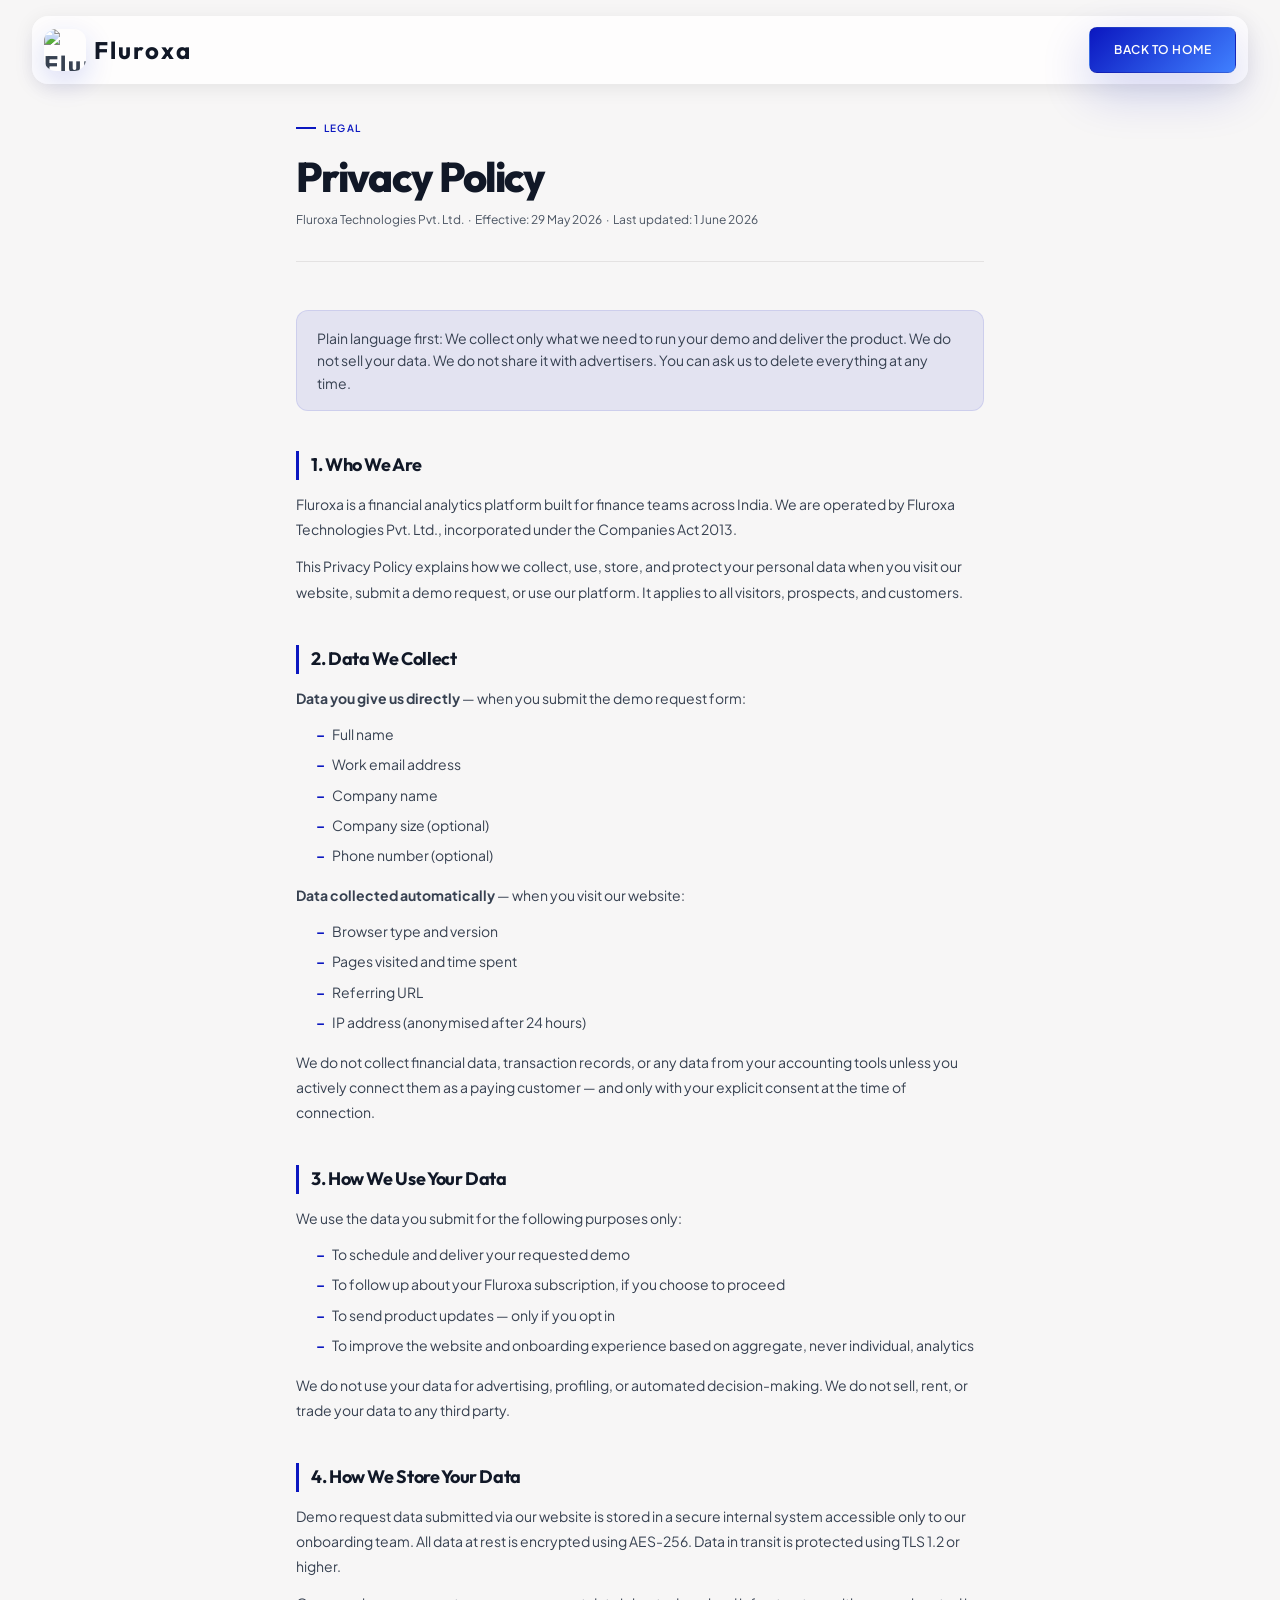
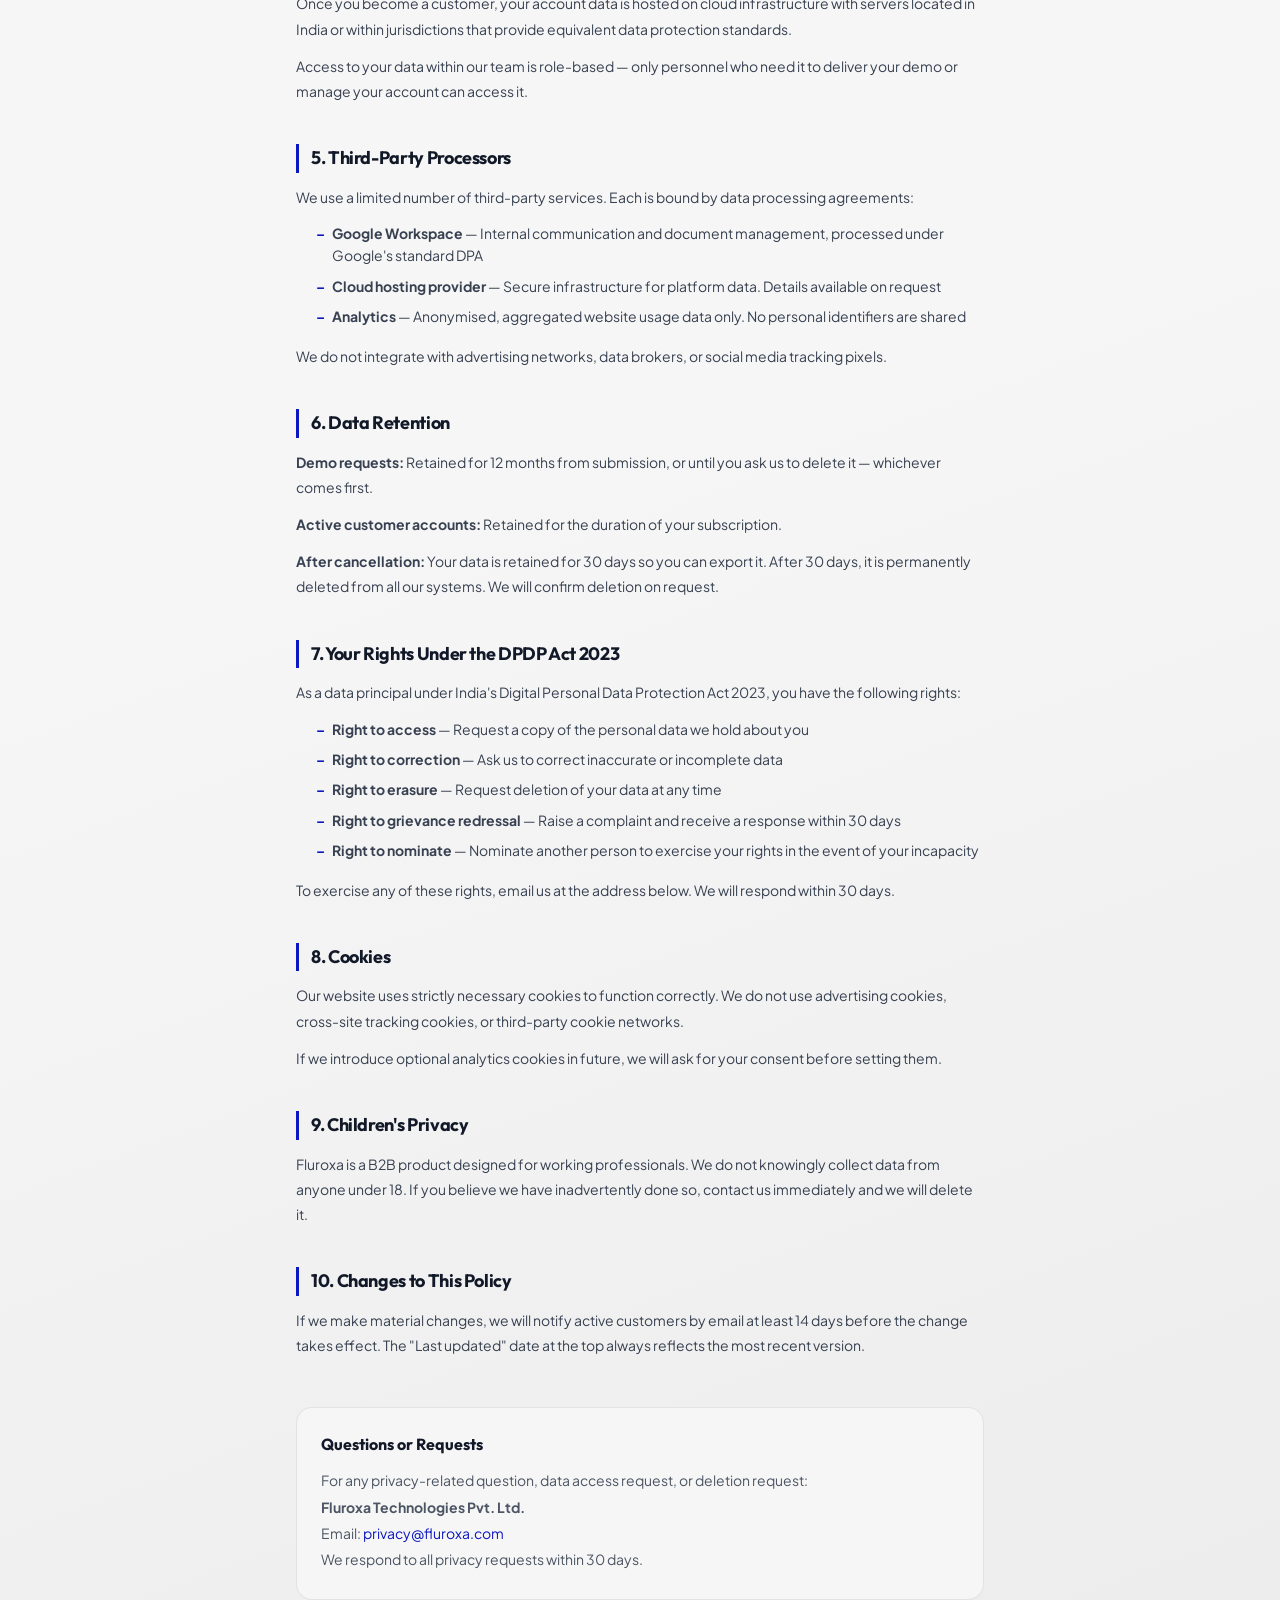
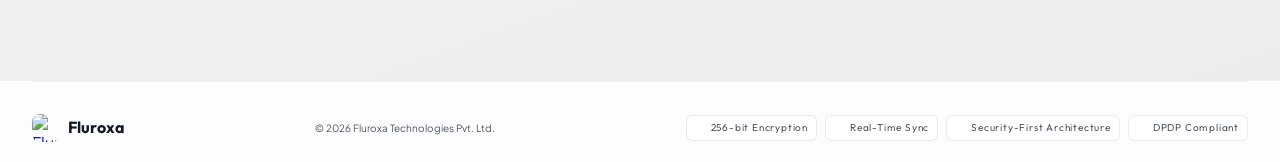
==== privacy.html @ 9188d03e "Add files via upload" ====
<!doctype html>
<html lang="en">
  <head>
    <meta charset="UTF-8" />
    <meta name="viewport" content="width=device-width, initial-scale=1.0" />
    <meta name="robots" content="noindex, nofollow" />
    <title>Privacy Policy — Fluroxa</title>
    <link rel="icon" type="image/x-icon" href="images/favicon.ico" />

    <link rel="preconnect" href="https://fonts.googleapis.com" />
    <link rel="preconnect" href="https://fonts.gstatic.com" crossorigin />
    <link
      rel="stylesheet"
      href="https://fonts.googleapis.com/css2?family=Outfit:wght@100..900&family=Plus+Jakarta+Sans:ital,wght@0,200..800;1,200..800&family=Roboto+Mono:ital,wght@0,100..700;1,100..700&display=swap"
      media="print"
      onload="this.media = 'all'"
    />
    <noscript>
      <link
        rel="stylesheet"
        href="https://fonts.googleapis.com/css2?family=Outfit:wght@100..900&family=Plus+Jakarta+Sans:ital,wght@0,200..800;1,200..800&family=Roboto+Mono:ital,wght@0,100..700;1,100..700&display=swap"
      />
    </noscript>

    <link rel="stylesheet" href="style.css" />
  </head>

  <body>
    <a class="skip-link" href="#main-content">Skip to main content</a>
    <!-- Confetti canvas -->

    <!-- Nav -->
    <header class="nav-wrapper">
      <div class="container">
        <nav aria-label="Primary navigation">
          <a class="nav-logo" href="index.html">
            <img
              class="nav-logo-icon"
              src="images/logo.png"
              alt="Fluroxa logo"
              width="42"
              height="42"
            />
            <span>Fluroxa</span>
          </a>

          <a href="index.html" class="nav-cta cta-1"
            ><span>Back to home</span></a
          >
        </nav>
      </div>
    </header>

    <main class="legal-page" id="main-content" tabindex="-1">
      <div class="container">
        <div class="legal-wrap">
          <p class="legal-eyebrow">Legal</p>
          <h1 class="legal-title">Privacy Policy</h1>
          <p class="legal-meta">
            Fluroxa Technologies Pvt. Ltd. &nbsp;·&nbsp; Effective: 29 May 2026
            &nbsp;·&nbsp; Last updated: 1 June 2026
          </p>

          <div class="legal-highlight">
            Plain language first: We collect only what we need to run your demo
            and deliver the product. We do not sell your data. We do not share
            it with advertisers. You can ask us to delete everything at any
            time.
          </div>

          <div class="legal-section">
            <h2>1. Who We Are</h2>
            <p>
              Fluroxa is a financial analytics platform built for finance teams
              across India. We are operated by Fluroxa Technologies Pvt. Ltd.,
              incorporated under the Companies Act 2013.
            </p>
            <p>
              This Privacy Policy explains how we collect, use, store, and
              protect your personal data when you visit our website, submit a
              demo request, or use our platform. It applies to all visitors,
              prospects, and customers.
            </p>
          </div>

          <div class="legal-section">
            <h2>2. Data We Collect</h2>
            <p>
              <strong>Data you give us directly</strong> — when you submit the
              demo request form:
            </p>
            <ul>
              <li>Full name</li>
              <li>Work email address</li>
              <li>Company name</li>
              <li>Company size (optional)</li>
              <li>Phone number (optional)</li>
            </ul>
            <p>
              <strong>Data collected automatically</strong> — when you visit our
              website:
            </p>
            <ul>
              <li>Browser type and version</li>
              <li>Pages visited and time spent</li>
              <li>Referring URL</li>
              <li>IP address (anonymised after 24 hours)</li>
            </ul>
            <p>
              We do not collect financial data, transaction records, or any data
              from your accounting tools unless you actively connect them as a
              paying customer — and only with your explicit consent at the time
              of connection.
            </p>
          </div>

          <div class="legal-section">
            <h2>3. How We Use Your Data</h2>
            <p>We use the data you submit for the following purposes only:</p>
            <ul>
              <li>To schedule and deliver your requested demo</li>
              <li>
                To follow up about your Fluroxa subscription, if you choose to
                proceed
              </li>
              <li>To send product updates — only if you opt in</li>
              <li>
                To improve the website and onboarding experience based on
                aggregate, never individual, analytics
              </li>
            </ul>
            <p>
              We do not use your data for advertising, profiling, or automated
              decision-making. We do not sell, rent, or trade your data to any
              third party.
            </p>
          </div>

          <div class="legal-section">
            <h2>4. How We Store Your Data</h2>
            <p>
              Demo request data submitted via our website is stored in a secure
              internal system accessible only to our onboarding team. All data
              at rest is encrypted using AES-256. Data in transit is protected
              using TLS 1.2 or higher.
            </p>
            <p>
              Once you become a customer, your account data is hosted on cloud
              infrastructure with servers located in India or within
              jurisdictions that provide equivalent data protection standards.
            </p>
            <p>
              Access to your data within our team is role-based — only personnel
              who need it to deliver your demo or manage your account can access
              it.
            </p>
          </div>

          <div class="legal-section">
            <h2>5. Third-Party Processors</h2>
            <p>
              We use a limited number of third-party services. Each is bound by
              data processing agreements:
            </p>
            <ul>
              <li>
                <strong>Google Workspace</strong> — Internal communication and
                document management, processed under Google's standard DPA
              </li>
              <li>
                <strong>Cloud hosting provider</strong> — Secure infrastructure
                for platform data. Details available on request
              </li>
              <li>
                <strong>Analytics</strong> — Anonymised, aggregated website
                usage data only. No personal identifiers are shared
              </li>
            </ul>
            <p>
              We do not integrate with advertising networks, data brokers, or
              social media tracking pixels.
            </p>
          </div>

          <div class="legal-section">
            <h2>6. Data Retention</h2>
            <p>
              <strong>Demo requests:</strong> Retained for 12 months from
              submission, or until you ask us to delete it — whichever comes
              first.
            </p>
            <p>
              <strong>Active customer accounts:</strong> Retained for the
              duration of your subscription.
            </p>
            <p>
              <strong>After cancellation:</strong> Your data is retained for 30
              days so you can export it. After 30 days, it is permanently
              deleted from all our systems. We will confirm deletion on request.
            </p>
          </div>

          <div class="legal-section">
            <h2>7. Your Rights Under the DPDP Act 2023</h2>
            <p>
              As a data principal under India's Digital Personal Data Protection
              Act 2023, you have the following rights:
            </p>
            <ul>
              <li>
                <strong>Right to access</strong> — Request a copy of the
                personal data we hold about you
              </li>
              <li>
                <strong>Right to correction</strong> — Ask us to correct
                inaccurate or incomplete data
              </li>
              <li>
                <strong>Right to erasure</strong> — Request deletion of your
                data at any time
              </li>
              <li>
                <strong>Right to grievance redressal</strong> — Raise a
                complaint and receive a response within 30 days
              </li>
              <li>
                <strong>Right to nominate</strong> — Nominate another person to
                exercise your rights in the event of your incapacity
              </li>
            </ul>
            <p>
              To exercise any of these rights, email us at the address below. We
              will respond within 30 days.
            </p>
          </div>

          <div class="legal-section">
            <h2>8. Cookies</h2>
            <p>
              Our website uses strictly necessary cookies to function correctly.
              We do not use advertising cookies, cross-site tracking cookies, or
              third-party cookie networks.
            </p>
            <p>
              If we introduce optional analytics cookies in future, we will ask
              for your consent before setting them.
            </p>
          </div>

          <div class="legal-section">
            <h2>9. Children's Privacy</h2>
            <p>
              Fluroxa is a B2B product designed for working professionals. We do
              not knowingly collect data from anyone under 18. If you believe we
              have inadvertently done so, contact us immediately and we will
              delete it.
            </p>
          </div>

          <div class="legal-section">
            <h2>10. Changes to This Policy</h2>
            <p>
              If we make material changes, we will notify active customers by
              email at least 14 days before the change takes effect. The "Last
              updated" date at the top always reflects the most recent version.
            </p>
          </div>

          <div class="legal-contact">
            <h2>Questions or Requests</h2>
            <p>
              For any privacy-related question, data access request, or deletion
              request:
            </p>
            <p><strong>Fluroxa Technologies Pvt. Ltd.</strong></p>
            <p>
              Email:
              <a href="mailto:privacy@fluroxa.com">privacy@fluroxa.com</a>
            </p>
            <p>We respond to all privacy requests within 30 days.</p>
          </div>
        </div>
      </div>
    </main>

    <!--   FOOTER  -->
    <footer class="no-pd-t">
      <div class="container">
        <div class="ty-footer">
          <a class="ty-footer-logo" href="index.html">
            <img
              src="images/logo.png"
              alt="Fluroxa logo"
              width="32"
              height="32"
              loading="lazy"
            />
            <span>Fluroxa</span>
          </a>
          <p class="ty-footer-copy">© 2026 Fluroxa Technologies Pvt. Ltd.</p>
          <div class="ty-footer-badges">
            <span class="sec-badge"
              ><svg class="icon icon-sm-1" aria-hidden="true" focusable="false">
                <use href="images/icons.svg#icon-lock"></use>
              </svg>
              256-bit Encryption
            </span>

            <span class="sec-badge">
              <svg class="icon icon-sm-1" aria-hidden="true" focusable="false">
                <use href="images/icons.svg#icon-lock"></use>
              </svg>
              Real-Time Sync</span
            >
            <span class="sec-badge">
              <svg class="icon icon-sm-1" aria-hidden="true" focusable="false">
                <use href="images/icons.svg#icon-lock"></use>
              </svg>
              Security-First Architecture</span
            >
            <span class="sec-badge">
              <svg class="icon icon-sm-1" aria-hidden="true" focusable="false">
                <use href="images/icons.svg#icon-lock"></use>
              </svg>
              <span>DPDP Compliant</span></span
            >
          </div>
        </div>
      </div>
    </footer>
  </body>
</html>
---- style.css ----
:root {
  /* =========================
     TYPOGRAPHY
  ========================== */

  --font-display: "Outfit", sans-serif;
  --font-ui: "Plus Jakarta Sans", sans-serif;
  --font-data: "Roboto Mono", monospace;

  /* FONT SIZES */

  --fs-x-micro: 0.5rem; /* 8px */ /* CAPTION / MICRO TEXT */
  --fs-micro: 0.625rem; /* 10px */
  --fs-caption: 0.75rem; /* 12px */

  --fs-label: 0.875rem; /* 14px */ /* LABELS / NAV / BUTTONS / META */

  --fs-body-sm: 1rem; /* 16px */ /* BODY */
  --fs-body-md: 1.125rem; /* 18px */
  --fs-body-lg: 1.25rem; /* 20px */

  --fs-title-sm: 1.5rem; /* 24px */ /* SECTION TITLES / CARD HEADINGS */
  --fs-title-md: 2rem; /* 32px */
  --fs-title-lg: 2.5rem; /* 40px */

  --fs-display-sm: 3rem; /* 48px */ /* DISPLAY / HERO / KPI */
  --fs-display-md: 3.5rem; /* 56px */

  /* FONT WEIGHTS */

  --fw-regular: 400;
  --fw-medium: 500;
  --fw-semibold: 600;
  --fw-bold: 700;

  /* LETTER SPACING */
  --ls-tight: -0.04em;
  --ls-normal: -0.02em;
  --ls-none: 0;
  --ls-wide: 0.04em;
  --ls-wider: 0.08em;
  --ls-eyebrow: 0.12em;

  /* LINE HEIGHT SYSTEM */
  --lh-flat: 1; /* VERY TIGHT */
  --lh-heading: 1.2; /* SECTION HEADINGS */
  --lh-title: 1.3; /* CARD TITLES / UI TITLES */
  --lh-body: 1.6; /* BODY TEXT */
  --lh-relaxed: 1.8; /* LONGER CONTENT */

  /* =========================
     SPACING
  ========================== */

  --sp-2: 0.125rem; /* 2px */
  --sp-4: 0.25rem; /* 4px */
  --sp-8: 0.5rem; /* 8px */
  --sp-12: 0.75rem; /* 12px */
  --sp-16: 1rem; /* 16px */
  --sp-20: 1.25rem; /* 20px */
  --sp-24: 1.5rem; /* 24px */
  --sp-32: 2rem; /* 32px */
  --sp-40: 2.5rem; /* 40px */
  --sp-48: 3rem; /* 48px */
  --sp-56: 3.5rem; /* 56px */
  --sp-60: 3.75rem; /* 60px */
  --sp-64: 4rem; /* 64px */
  --sp-80: 5rem; /* 80px */
  --sp-96: 6rem; /* 96px */
  --sp-120: 7.5rem; /* 120px */
  --sp-160: 10rem; /* 160px */

  /* =========================
     RADIUS
  ========================== */

  --radius-xs: 0.375rem; /* 6px  — tags, badges, pills */
  --radius-sm: 0.5rem; /* 8px  — inputs, small cards */
  --radius-md: 0.75rem; /* 12px — buttons, form elements */
  --radius-lg: 1rem; /* 16px — cards */
  --radius-xl: 1.5rem; /* 24px — modals, large panels */
  --radius-pill: 999px; /* full pill */

  /* =========================
     ELEVATION
  ========================== */

  --shadow-sm: 0 4px 12px rgba(0, 0, 0, 0.06);

  --shadow-md: 0 12px 32px rgba(0, 0, 0, 0.1);

  --shadow-lg: 0 24px 64px rgba(0, 0, 0, 0.14);

  /* =========================
     MOTION
  ========================== */

  --ease-standard: cubic-bezier(0.4, 0, 0.2, 1); /* general transitions */
  --ease-spring: cubic-bezier(
    0.34,
    1.56,
    0.64,
    1
  ); /* button hover, card lift */
  --ease-out: cubic-bezier(0.16, 1, 0.3, 1); /* reveals, slide-ins */

  --ease-pulse: ease-in-out;

  --dur-dot-expand: 0.4s;
  --dur-dot-pulse: 2.5s;

  --dur-fast: 150ms;
  --dur-normal: 250ms;
  --dur-slow: 400ms;
  --dur-chart: 1.6s;

  /* =========================
     COLORS
  ========================== */

  /* SURFACES */
  --surface-page: #fdfdfd; /* warm near-white page bg */
  --surface-card: #f7f6f6; /* recessed card / panel */
  --surface-elevated: #ffffff; /* modals, tooltips, dropdowns */
  --surface-glass: rgba(255, 255, 255, 0.8); /* frosted nav, overlays */
  --surface-tag: #edecec; /* tag backgrounds */
  --surface-dark: #252525; /*dark background */

  /* TEXT */
  --text-primary: #111827; /* headlines, KPI values */
  --text-secondary: #374151; /* body copy, descriptions */
  --text-muted: #4b5563; /* labels, captions, meta */
  --text-inverse: #fdfdfd; /* text on colored surfaces */
  --text-faint: rgba(184, 180, 168, 0.6);

  /* BORDERS */
  --border-primary: rgba(58, 56, 52, 0.1); /* cards, inputs, dividers */
  --border-subtle: rgba(58, 56, 52, 0.07); /* section separators */

  /* BRAND */
  --accent-primary: #0b17c0; /* CTAs, links, focus rings */
  --accent-primary-hover: #0f34ac; /* button hover state */
  --accent-data: #4080ff; /* charts only — NOT UI states */

  /* chart colors */

  --chart-primary: #4080ff; /* was --blue-data — main line, bar, area */
  --chart-secondary: #b3b3b3; /* was --dark-blue — secondary line, stroke */

  /* STATUS */
  --status-success: #15803d; /* was --green */
  --status-warning: #b45309; /* was --amber */
  --status-danger: #dc2626; /* was --red-data */

  /* STATUS SOFT (backgrounds) */
  --status-success-soft: #f0fdf4; /* derived from --green */
  --status-warning-soft: #fffbeb; /* derived from --amber */
  --status-danger-soft: #fff1f2; /* derived from --red-data */

  /* BRAND GLOW */
  --shadow-brand: rgba(11, 23, 192, 0.12); /* was --blue-glow */
  --surface-highlight: rgba(11, 23, 192, 0.08); /* was --blue-glow-soft */
}

/* =========================================================
   OPTIONAL STATUS HELPERS
========================================================= */

.cl-red-data {
  color: var(--status-danger);
}
.cl-gray {
  color: var(--text-muted);
}

.cl-green {
  color: var(--status-success);
}

.cl-amber {
  color: var(--status-warning);
}

.cl-blue {
  color: var(--accent-primary);
}

.bg-green,
.bg-green-dim {
  background: var(--status-success);
}

.bg-amber,
.bg-amber-dim {
  background: var(--status-warning);
}

.bg-red-data {
  background: var(--status-danger);
}
.bg-blue-c-data {
  background: var(--chart-primary);
}
.bg-dark {
  background: var(--surface-dark);
}

.bg-blue-data {
  background: var(--chart-primary);
}
/* svg Icon size */

.icon {
  flex-shrink: 0;
  stroke: currentColor;
  fill: none;
}

.icon-sm-1 {
  width: 12px;
  height: 12px;
}

.icon-sm {
  width: 16px;
  height: 16px;
}
.icon-md {
  width: 24px;
  height: 24px;
}

.icon-lg-1 {
  width: 64px;
  height: 64px;
}
.icon-lg-2 {
  width: 100px;
  height: 100px;
}

.icon use {
  pointer-events: none;
}

.spec-icon {
  width: 64px;
  height: 64px;
  flex-shrink: 0;
}

.fc-icon .spec-icon {
  width: 24px;
  height: 24px;
}

/*universal styles*/

a:focus-visible,
button:focus-visible,
input:focus-visible,
textarea:focus-visible,
select:focus-visible {
  outline: 3px solid var(--accent-primary);
  outline-offset: 3px;
  border-radius: var(--radius-sm);
}

img,
svg {
  display: block;
  max-width: 100%;
}
h1,
h2,
h3,
h4,
p {
  margin: 0;
}

*,
*::before,
*::after {
  box-sizing: border-box;
  margin: 0;
  padding: 0;
}
html {
  /* overflow-x: hidden; */
  scroll-behavior: smooth;
}
ul,
li {
  list-style: none;
}
a {
  text-decoration: none;
}
body {
  background: var(--surface-page);
  color: var(--text-primary);
  font-family: var(--font-ui);
  font-size: var(--fs-body-sm);
  line-height: var(--lh-body);
}
.container {
  max-width: 1320px;
  margin: 0 auto;
  padding: 0 var(--sp-32);
  pointer-events: auto;
}

fieldset {
  border: none;
}

/* Skip-link */

.skip-link {
  position: absolute;
  top: -60px;
  left: 50%;
  transform: translateX(-50%);
  background: var(--accent-primary);
  color: var(--text-inverse);
  padding: var(--sp-2) var(--sp-8);
  border-radius: 0 0 var(--radius-sm) var(--radius-sm);
  font-size: var(--fs-caption);
  font-weight: var(--fw-semibold);
  z-index: 9999;
  text-decoration: none;
  box-shadow: var(--shadow-sm);
  opacity: 0;
  transition:
    top var(--dur-normal) var(--ease-standard),
    opacity var(--dur-normal) var(--ease-standard);
}

.skip-link:focus {
  top: var(--sp-8);
  opacity: 1;
  transform: translateX(-50%);
  outline: 3px solid rgba(11, 23, 192, 0.25);
  outline-offset: 3px;
}

/* Apply to all anchor targets */
#main-content,
section[id],
div[id]:target {
  scroll-margin-top: 90px;
}

#lead-form {
  scroll-margin-top: 88px;
}

.hide {
  position: absolute;
  opacity: 0;
  height: 0;
  overflow: hidden;
  pointer-events: none;
}
/* Scroll to Top Button */

#scrollToTop {
  position: fixed;
  bottom: 10px;
  right: 10px;
  background: var(--accent-primary);
  color: var(--text-inverse);
  z-index: 1000;
  padding: var(--sp-12);
  box-shadow: 0 4px 14px rgba(0, 0, 0, 0.15);
  border: none;
  border-radius: var(--radius-sm);
  cursor: pointer;
  transition:
    opacity 0.3s ease,
    visibility 0.3s ease;
}

/* Hidden state (above the fold) */
.hidden-btn {
  opacity: 0;
  visibility: hidden;
}

/* Visible state (below the fold) */
.show-btn {
  opacity: 1;
  visibility: visible;
}

/* =========================================================
   Navigation Styles
========================================================= */

.nav-wrapper {
  position: fixed;
  top: var(--sp-16);
  left: 0;
  right: 0;
  z-index: 100;
  backdrop-filter: none;
  -webkit-backdrop-filter: none;
  box-shadow: none;
  border-bottom: none;
  transition: all var(--dur-slow) var(--ease-standard);
}

.nav-wrapper.scrolled {
  top: 0;
  background: rgba(255, 255, 255, 0.77);
  backdrop-filter: blur(4px);
  -webkit-backdrop-filter: blur(4px);
  box-shadow: 0 1px 0 var(--border-primary);
  border-bottom: 1px solid var(--border-primary);
  transition: all var(--dur-slow) var(--ease-standard);
}

.nav-wrapper.scrolled nav {
  background: transparent;
  box-shadow: none;
}

nav {
  width: 100%;
  height: 68px;
  display: flex;
  align-items: center;
  justify-content: space-between;
  padding: 0 var(--sp-12);
  background: var(--surface-glass);
  border: none;
  border-radius: var(--radius-lg);
  box-shadow: 0 4px 20px rgba(0, 0, 0, 0.08);
  transition: all var(--dur-slow) var(--ease-standard);
}

.nav-logo {
  position: relative;
  display: flex;
  align-items: center;
  gap: var(--sp-8);
  font-family: var(--font-display);
  font-size: var(--fs-title-sm);
  font-weight: var(--fw-bold);
  letter-spacing: var(--ls-wider);
  color: var(--text-secondary);
  text-decoration: none;
  flex-shrink: 0;
  min-width: fit-content;
}

.nav-logo span {
  color: var(--text-primary);
}

.nav-logo-icon {
  width: 42px;
  height: 42px;
  border-radius: var(--radius-md);
  box-shadow: 0 10px 30px rgba(11, 23, 192, 0.16);
}

.nav-inner {
  width: 100%;
  display: flex;
  align-items: center;
  justify-content: space-between;
}

.nav-menu {
  display: flex;
  align-items: center;
  justify-content: space-between;
  gap: var(--sp-16);
  flex: 1;
}

.nav-center {
  display: flex;
  align-items: center;
  justify-content: center;
  gap: var(--sp-32);
  flex: 1;
}

.nav-center a {
  position: relative;
  font-size: var(--fs-caption);
  font-weight: var(--fw-medium);
  color: var(--text-muted);
  text-decoration: none;
  text-transform: uppercase;
  letter-spacing: var(--ls-wide);
  transition:
    color var(--dur-normal) var(--ease-standard),
    transform var(--dur-normal) var(--ease-standard);
}

.nav-center a::after {
  content: "";
  position: absolute;
  left: 0;
  bottom: -4px;
  width: 0;
  height: 2px;
  background: var(--accent-primary);
  transition: width var(--dur-fast) var(--ease-out);
}

.nav-center a:hover {
  color: var(--text-primary);
  transform: translateY(-1px);
}

.nav-center a:hover::after {
  width: 100%;
}

.nav-center a:active {
  color: var(--accent-primary);
}

.nav-toggle {
  width: 42px;
  height: 42px;
  display: none;
  align-items: center;
  justify-content: center;
  flex-direction: column;
  gap: var(--sp-4);
  padding: 0;
  border: none;
  background: transparent;
  cursor: pointer;
}

.nav-toggle span {
  display: block;
  width: 22px;
  height: 2px;
  border-radius: var(--radius-pill);
  background: var(--text-primary);
  transition:
    transform 0.3s var(--ease-standard),
    opacity 0.3s var(--ease-standard);
}

.nav-toggle.open span:nth-child(1) {
  transform: translateY(4px) rotate(45deg);
}

.nav-toggle.open span:nth-child(2) {
  opacity: 0;
}

.nav-toggle.open span:nth-child(3) {
  transform: translateY(-8px) rotate(-45deg);
}

.nav-cta {
  position: relative;
  display: inline-flex;
  align-items: center;
  justify-content: center;
  gap: var(--sp-12);
  overflow: hidden;
  padding: var(--sp-12) var(--sp-24);
  border: 1px solid var(--border-primary);
  border-radius: var(--radius-sm);
  background: linear-gradient(
    135deg,
    var(--accent-primary),
    var(--accent-data)
  );
  color: var(--text-inverse);
  font-family: var(--font-ui);
  font-size: var(--fs-caption);
  font-weight: var(--fw-semibold);
  letter-spacing: var(--ls-wide);
  text-transform: uppercase;
  text-decoration: none;
  box-shadow: 0 18px 50px rgba(11, 23, 192, 0.2);
  transition:
    transform 0.28s var(--ease-spring),
    box-shadow 0.28s var(--ease-standard),
    color var(--dur-normal) var(--ease-standard);
}

.nav-cta:hover {
  transform: translateY(-2px);
  color: var(--text-primary);
  box-shadow: 0 22px 70px rgba(11, 23, 192, 0.24);
}

.nav-cta::before {
  content: "";
  position: absolute;
  inset: 0;
  background: var(--surface-page);
  transform: translateX(-105%);
  transition: transform 0.3s var(--ease-out);
}

.nav-cta:hover::before {
  transform: translateX(0);
}

.nav-cta span {
  position: relative;
  z-index: 1;
}

/* =========================================================
   HERO SECTION
========================================================= */

.herosec {
  background: linear-gradient(
    90deg,
    var(--surface-elevated) 0%,
    var(--surface-card) 100%
  );
}

.hero {
  display: grid;
  grid-template-columns: 1fr 1fr;
  position: relative;
  align-items: start;
}

/* =========================================================
   HERO LEFT
========================================================= */

.hero-left {
  position: relative;
  z-index: 2;
  display: flex;
  flex-direction: column;
  justify-content: flex-start;
  padding: var(--sp-160) var(--sp-16) var(--sp-80) var(--sp-16);

  border-right: none;
}

/* =========================================================
   HERO COUNTER
========================================================= */

.hero-counter {
  width: fit-content;
  display: inline-flex;
  align-items: center;
  gap: var(--sp-12);
  padding: var(--sp-4) var(--sp-12);
  background: var(--surface-tag);
  border-radius: var(--radius-sm);
  font-family: var(--font-display);
  font-size: var(--fs-micro);
  letter-spacing: var(--ls-eyebrow);
  color: var(--text-secondary);
}

.hero-counter::before {
  content: "";
  display: block;
  width: 20px;
  height: 1px;
  background: var(--text-secondary);
}

/* =========================================================
   HERO TITLE
========================================================= */

.hero-h1 {
  margin-top: var(--sp-32);
  margin-bottom: var(--sp-32);
  font-family: var(--font-display);
  font-size: clamp(3.2rem, 4.5vw, 5rem);
  font-weight: 800;
  line-height: var(--lh-flat);
  letter-spacing: -0.03em;
  color: var(--text-primary);
  animation: lineReveal 1s var(--ease-out) both;
}

@keyframes lineReveal {
  from {
    opacity: 0;
    transform: translateY(110%);
  }

  to {
    opacity: 1;
    transform: translateY(0);
  }
}

/* =========================================================
   HERO SUBTEXT
========================================================= */

.hero-sub {
  max-width: 400px;
  margin-bottom: var(--sp-32);
  font-size: var(--fs-body-sm);
  font-weight: 300;
  line-height: var(--lh-relaxed);
  color: var(--text-muted);
  animation: fadeIn 1s 0.5s both;
}

/* =========================================================
   INTEGRATIONS
========================================================= */

.hero-integrations {
  margin-bottom: var(--sp-32);
  animation: fadeIn 1s 0.6s both;
}
.integration-dot {
  display: block;
  width: 8px;
  height: 8px;
  border-radius: 50%;
  flex-shrink: 0;
}
.integrations-list li:nth-child(1) .integration-dot {
  background: #1b4f9b;
}
.integrations-list li:nth-child(2) .integration-dot {
  background: #e42527;
}
.integrations-list li:nth-child(3) .integration-dot {
  background: #2ca01c;
}
.integrations-list li:nth-child(4) .integration-dot {
  background: #528ff0;
}
.integrations-list li:nth-child(5) .integration-dot {
  background: var(--text-muted);
}

.integrations-label {
  display: block;
  margin-bottom: var(--sp-8);
  font-size: var(--fs-label);
  font-weight: var(--fw-regular);
  color: var(--text-secondary);
}

.integrations-list {
  display: flex;
  align-items: center;
  flex-wrap: wrap;
  gap: var(--sp-16);
}

.integration-item {
  display: flex;
  align-items: center;
  gap: var(--sp-4);
  padding: var(--sp-4) var(--sp-8);
  background: var(--surface-card);
  border: 1px solid var(--border-primary);
  border-radius: var(--radius-sm);
  font-size: var(--fs-label);
  color: var(--text-muted);
}

.hero-trust-line {
  display: inline-flex;
  align-items: center;
  padding: 0 var(--sp-12);

  margin-bottom: var(--sp-32);
  font-size: clamp(var(--fs-caption), 1vw, var(--fs-label));
  font-weight: var(--fw-medium);
  line-height: var(--lh-title);
  letter-spacing: var(--ls-normal);
  color: var(--text-secondary);
  max-width: fit-content;

  border: none;
  background: transparent;
  padding-left: var(--sp-12);
  border-left: 2px solid var(--accent-primary);
  border-radius: 0;
}
/* =========================================================
   CTA
========================================================= */

.hero-cta-row {
  display: flex;
  align-items: flex-start;
  gap: var(--sp-24);
  animation: fadeIn 1s 0.7s both;
}

/* =========================================================
   TRUST BAR
========================================================= */

.trust-bar {
  display: flex;
  align-items: flex-start;
  justify-content: flex-start;
  flex-wrap: wrap;
  gap: var(--sp-24);
  margin-top: var(--sp-16);
}

/* =========================================================
   HERO RIGHT
========================================================= */

.hero-right {
  position: sticky;
  top: 88px;
  align-self: start;
  padding: var(--sp-96) var(--sp-16) var(--sp-80) var(--sp-40);
  display: flex;
  align-items: flex-end;
  justify-content: flex-start;
  flex-direction: column;
  justify-content: center;
}

.fr-root {
  position: relative;
  width: 100%;
  margin-left: 0;
  padding: var(--sp-8) var(--sp-8) var(--sp-24);
  display: flex;
  justify-content: flex-end;
  font-family: var(--font-ui);
}

/* =========================================================
   CARD
========================================================= */

.fr-card {
  padding: 10px;
  background: var(--surface-elevated);
  border-radius: var(--radius-lg);
  box-shadow:
    0 1px 3px rgba(0, 0, 0, 0.06),
    0 8px 24px rgba(0, 0, 0, 0.07),
    0 24px 48px rgba(0, 0, 0, 0.05);
  animation: cardUp 0.7s var(--ease-out) both;
  width: 100%;
  max-width: 480px;
  position: relative;
}

.fr-card-inner {
  padding: var(--sp-12) var(--sp-20);
  background: var(--surface-card);
  border-radius: var(--radius-lg);
}

@keyframes cardUp {
  from {
    opacity: 0;
    transform: translateY(24px);
  }

  to {
    opacity: 1;
    transform: translateY(0);
  }
}

/* =========================================================
   HEADER
========================================================= */

.fr-header {
  display: flex;
  align-items: center;
  justify-content: space-between;
  padding: var(--sp-16) 0;
}

.fr-header-title {
  font-size: var(--fs-label);
  font-weight: var(--fw-semibold);
  letter-spacing: var(--ls-normal);
  color: var(--text-primary);
}

/* =========================================================
   RUNWAY
========================================================= */

.fr-runway {
  padding: var(--sp-12) 0;
}

.fr-runway-label {
  margin-bottom: var(--sp-2);
  font-size: var(--fs-micro);
  font-weight: var(--fw-medium);
  letter-spacing: var(--ls-wide);
  text-transform: uppercase;
  color: var(--text-secondary);
}

.fr-runway-val {
  display: flex;
  align-items: baseline;
  line-height: var(--lh-flat);
}

.fr-runway-num {
  font-family: var(--font-display);
  font-size: var(--fs-display-sm);
  font-weight: var(--fw-bold);
  letter-spacing: var(--ls-tight);
  color: var(--text-primary);
  animation: countUp 1s ease-out 0.4s both;
}

.fr-runway-unit {
  margin-left: var(--sp-4);
  margin-bottom: var(--sp-4);
  font-family: var(--font-display);
  font-size: var(--fs-title-sm);
  font-weight: var(--fw-semibold);
  color: var(--chart-primary);
}

.fr-runway-sub {
  display: flex;
  align-items: center;
  gap: var(--sp-4);
  margin-top: var(--sp-2);
  font-size: var(--fs-caption);
  color: var(--text-muted);
}

.fr-live-dot {
  width: 6px;
  height: 6px;
  flex-shrink: 0;
  border-radius: 50%;
  background: var(--status-success);
  animation: livePulse 2s ease-in-out infinite;
}

@keyframes countUp {
  from {
    opacity: 0;
    transform: translateY(8px);
  }

  to {
    opacity: 1;
    transform: translateY(0);
  }
}

@keyframes livePulse {
  0%,
  100% {
    opacity: 1;
  }

  50% {
    opacity: 0.3;
  }
}

/* =========================================================
   CHART
========================================================= */

.fr-chart-wrap {
  display: flex;
  flex-direction: column;
  padding: var(--sp-12) 0;
}

.fr-chart-legend {
  display: flex;
  gap: var(--sp-12);
  z-index: 4;
}

.fr-legend-item {
  display: flex;
  align-items: center;
  gap: var(--sp-4);
  font-size: var(--fs-micro);
  color: var(--text-secondary);
}

.fr-legend-line {
  width: 16px;
  height: 2px;
  border-radius: 1px;
}

.fr-legend-dashed {
  width: 16px;
  height: 2px;
  background: repeating-linear-gradient(
    90deg,
    var(--chart-secondary) 0,
    var(--chart-secondary) 4px,
    transparent 4px,
    transparent 7px
  );
}

.fr-chart-svg {
  width: 100%;
  height: 110px;
  display: block;
  overflow: visible; /* ← restore this */
  margin-top: var(--sp-20);
}

/* =========================================================
   STATS
========================================================= */

.fr-stats {
  display: grid;
  grid-template-columns: 1fr;
  gap: var(--sp-8);
  margin: var(--sp-32) 0 var(--sp-12);
  text-align: center;
}

.fr-stat {
  display: flex;
  flex-direction: row;
  justify-content: space-between;
  padding: var(--sp-12) var(--sp-16);
  background: var(--surface-card);
  border: 1px solid var(--border-primary);
  border-radius: var(--radius-md);
  transition: background var(--dur-fast) var(--ease-standard);
}

.fr-stat:hover {
  background: var(--surface-page);
}

.fr-stat-label {
  margin-bottom: var(--sp-4);
  font-size: var(--fs-micro);
  font-weight: var(--fw-medium);
  color: var(--text-secondary);
}

.fr-stat-val {
  font-family: var(--font-ui);
  font-size: var(--fs-label);
  font-weight: var(--fw-bold);
  line-height: var(--lh-flat);
  letter-spacing: var(--ls-tight);
}

.fr-stat-sub {
  margin-top: var(--sp-2);
  font-size: var(--fs-micro);
  font-weight: var(--fw-medium);
}

/* =========================
   Logo Strip Styles
========================= */

.logo-reveal {
  background: linear-gradient(185deg, transparent 0%, var(--surface-card));
  border-top: 1px solid var(--border-subtle);
}

.logo-strip {
  width: 100%;
  padding: var(--sp-64) var(--sp-32);
  display: flex;
  flex-direction: column;
  align-items: center;
  gap: var(--sp-32);
}
.ls-label {
  font-size: var(--fs-label);
  font-weight: var(--fw-medium);
  color: var(--text-muted);
  text-align: center;
  letter-spacing: var(--ls-wide);
  max-width: 500px;
}

.ls-logos {
  display: flex;
  align-items: center;
  justify-content: center;
  flex-wrap: wrap;
  gap: var(--sp-48);
}
.ls-logo {
  text-transform: uppercase;
  cursor: pointer;
  padding: var(--sp-8) var(--sp-20);
  background: var(--surface-card);
  border: 1px solid var(--border-subtle);
  border-radius: var(--radius-sm);
  font-size: var(--fs-label);
  font-weight: var(--fw-semibold);
  letter-spacing: 0.5px;
  color: var(--text-muted);
  transition: color var(--dur-normal) var(--ease-standard);
}

.ls-logo:hover {
  color: var(--accent-primary);
}

/* =========================
   Top eyebrow + headline + subtext  -Common
========================= */
/* ──  ── */

.btn-primary {
  display: inline-flex;
  align-items: center;
  gap: var(--sp-12);
  padding: var(--sp-16) var(--sp-32);
  background: var(--accent-primary);
  color: var(--text-inverse);
  border-radius: var(--radius-sm);
  font-family: var(--font-ui);
  font-size: var(--fs-label);
  font-weight: var(--fw-semibold);
  letter-spacing: var(--ls-wide);

  text-decoration: none;
  border: none;
  cursor: pointer;
  transition:
    transform var(--dur-normal) var(--ease-spring),
    background var(--dur-normal) var(--ease-standard),
    box-shadow var(--dur-normal) var(--ease-standard);
}

.btn-primary:hover {
  background: var(--accent-primary-hover);
  transform: translateY(-2px);
  box-shadow: 0 8px 30px var(--shadow-brand);
}

.btn-ghost {
  display: inline-flex;
  align-items: center;
  gap: var(--sp-8);
  background: transparent;
  color: var(--text-muted);
  padding: var(--sp-16) var(--sp-32);
  border-radius: var(--radius-sm);
  font-size: var(--fs-label);
  font-weight: var(--fw-semibold);
  text-decoration: none;
  border: 1.5px solid var(--border-primary);
  transition:
    border-color var(--dur-normal) var(--ease-standard),
    background var(--dur-normal) var(--ease-standard);
  white-space: nowrap;
  font-family: var(--font-display);
  cursor: pointer;
}

.btn-ghost:hover {
  border-color: rgba(11, 23, 192, 0.2);
  background: var(--surface-highlight);
  color: var(--text-secondary);
}

.sec-eyebrow {
  display: flex;
  align-items: center;
  gap: var(--sp-12);
  font-size: var(--fs-caption);
  font-weight: var(--fw-semibold);
  letter-spacing: var(--ls-wide);
  text-transform: uppercase;
  color: var(--accent-primary);
  margin-bottom: var(--sp-16);
}

.sec-eyebrow::before {
  content: "";
  display: block;
  width: 24px;
  height: 1.5px;
  background: var(--accent-primary);
}

.sec-headline {
  font-family: var(--font-display);
  font-size: clamp(2.4rem, 4vw, 3.2rem);
  font-weight: var(--fw-bold);
  color: var(--text-primary);
  line-height: var(--lh-flat);
  letter-spacing: var(--ls-tight);
  margin-bottom: var(--sp-20);
}

.sec-headline em {
  display: block;
  margin-top: 17px;
  font-family: var(--font-display);
  font-size: 0.5em;
  font-style: normal;
  font-weight: var(--fw-medium);
  color: var(--text-secondary);
  letter-spacing: var(--ls-normal);
  line-height: var(--lh-title);
}

.sec-sub {
  max-width: 280px;
  margin-bottom: var(--sp-32);
  font-size: var(--fs-label);
  font-weight: var(--fw-regular);
  color: var(--text-muted);
  line-height: var(--lh-relaxed);
}

.wrapperdash {
  padding: var(--sp-80) var(--sp-16);
}
.wrapperdash-md {
  padding: var(--sp-40) var(--sp-16) var(--sp-80);
}
/* =========================
   PAIN CARDS
========================= */

.pain-cards {
  background: var(--surface-page);
}

/* ── Main layout ── */

.ps-layout {
  display: grid;
  grid-template-columns: 340px 1fr;
  gap: var(--sp-64);
  align-items: start;
  padding: var(--sp-80) var(--sp-16) var(--sp-64);
}

/* stat pill on left */
.ps-stat {
  display: inline-flex;
  flex-direction: column;
  padding: var(--sp-16) var(--sp-20);
  background: var(--surface-card);
  border: 1px solid var(--border-primary);
  border-radius: var(--radius-md);
  box-shadow: var(--shadow-sm);
}
.ps-stat-num {
  font-family: var(--font-display);
  font-size: var(--fs-title-md);
  font-weight: var(--fw-bold);
  color: var(--accent-primary-hover);
  letter-spacing: var(--ls-tight);
  line-height: var(--lh-flat);
}
.ps-stat-label {
  margin-top: var(--sp-4);
  font-size: var(--fs-micro);
  font-weight: var(--fw-medium);
  color: var(--text-muted);
}

/* ── Right: pain cards grid ── */
.ps-grid {
  display: grid;
  grid-template-columns: 1fr 1fr;
  gap: var(--sp-16);
}

/* ── Each pain card ── */
.pain-card {
  position: relative;
  overflow: hidden;
  cursor: default;
  padding: var(--sp-32) var(--sp-24) var(--sp-24);
  background: var(--surface-card);
  border: 1px solid var(--border-primary);
  border-radius: var(--radius-lg);
  transition:
    box-shadow var(--dur-normal) var(--ease-standard),
    border-color var(--dur-normal) var(--ease-standard),
    transform var(--dur-normal) var(--ease-out);
}
.pain-card:hover {
  box-shadow: var(--shadow-md);
  border-color: var(--border-primary);
  transform: translateY(-3px);
  background: var(--surface-page);
}
.pain-card:last-child {
  border-color: var(--accent-data);
  background: var(--surface-highlight);
}

.pain-card:last-child:hover {
  background: var(--surface-page);
}
/* Top accent line */
.pain-card::before {
  content: "";
  position: absolute;
  inset: 0 0 auto 0;
  height: 3px;
  background: var(--chart-primary);
  transition: background var(--dur-slow) var(--ease-standard);
}
.pain-card:hover::before {
  background: var(--accent-primary-hover);
}

/* ── Status tag ── */
.pc-tag {
  display: inline-flex;
  align-items: center;
  gap: var(--sp-4);
  margin-bottom: var(--sp-16);
  font-size: var(--fs-micro);
  font-weight: var(--fw-semibold);
  letter-spacing: var(--ls-eyebrow);
  text-transform: uppercase;
  color: var(--text-muted);
}
.pc-tag::before {
  display: none;
  content: "";
  flex-shrink: 0;
  width: 6px;
  height: 6px;
  border-radius: 50%;
  background: var(--status-danger);
}

/* ── Icon ── */
.pc-icon {
  display: block;
  margin-bottom: var(--sp-12);
  font-size: var(--fs-title-sm);
  line-height: var(--lh-flat);
}

/* ── PC - Headline ── */
.pc-h {
  margin-bottom: var(--sp-8);
  font-size: var(--fs-label);
  font-weight: var(--fw-bold);
  line-height: var(--lh-title);
  letter-spacing: var(--ls-normal);
  text-transform: uppercase;
  color: var(--text-primary);
}

/* ── PC - Body ── */
.pc-b {
  margin-bottom: var(--sp-16);
  font-size: var(--fs-label);
  line-height: var(--lh-body);
  color: var(--text-muted);
}

/* Resolution pill — always visible */
.pc-res {
  display: flex;
  align-items: center;
  gap: var(--sp-4);
  padding: var(--sp-4) var(--sp-8);
  font-size: var(--fs-label);
  font-weight: var(--fw-bold);
  letter-spacing: var(--ls-wide);
  color: var(--status-success);
  border: 1px solid var(--border-subtle);
  background: #eafbf0;
  border-radius: var(--radius-sm);
  margin-top: var(--sp-12);
}
.pc-res::before {
  content: "→";
  font-size: var(--fs-micro);
}

/* =========================
   Story bar (below grid)
========================= */

.story-bar {
  background: var(--surface-card);
  border: 1px solid var(--border-primary);
  border-radius: var(--radius-lg);
  overflow: hidden;
  box-shadow: var(--shadow-sm);
  display: grid;
  grid-template-columns: 1fr 1fr;
  align-items: stretch;
}

.story-before {
  padding: var(--sp-24) var(--sp-24);
  background: var(--status-danger-soft);
  border-right: 1px solid var(--border-primary);
}

.story-after {
  padding: var(--sp-32);
  background: var(--status-success-soft);
}

.story-tag {
  font-size: var(--fs-micro);
  font-weight: var(--fw-bold);
  letter-spacing: var(--ls-eyebrow);
  text-transform: uppercase;
  margin-bottom: var(--sp-12);
}

.story-tag.before-tag {
  color: var(--status-danger);
}

.story-tag.after-tag {
  color: var(--status-success);
}

.story-text {
  font-size: var(--fs-label);
  color: var(--text-secondary);
  line-height: var(--lh-body);
  margin-bottom: var(--sp-16);
}

.story-text strong {
  color: var(--text-primary);
  font-weight: var(--fw-semibold);
}

.story-metrics {
  display: flex;
  gap: var(--sp-24);
}

.sm-val {
  font-family: var(--font-display);
  font-size: var(--fs-body-lg);
  font-weight: var(--fw-bold);
  letter-spacing: var(--ls-normal);
  line-height: var(--lh-flat);
  margin-bottom: var(--sp-4);
}

.sm-label {
  font-size: var(--fs-micro);
  color: var(--text-muted);
  font-weight: var(--fw-medium);
}

.story-before .sm-val {
  color: var(--status-danger);
}

.story-after .sm-val {
  color: var(--status-success);
}

/* =========================
   how it works section
========================= */
.no-w-md {
  max-width: 540px;
}
.hiw {
  font-family: var(--font-display);
  background: var(--surface-page);
  padding: var(--sp-80) var(--sp-16);
  border-top: 1px solid var(--border-subtle);
}

/* ── Main layout ── */
.hiw-layout {
  display: grid;
  grid-template-columns: 1fr 1fr;
  gap: var(--sp-56);
  align-items: start;
}

.hiw-left {
  position: sticky;
  top: var(--sp-120);
  align-self: start;
}

/* ── LEFT: Terminal ── */
.terminal {
  background: var(--surface-page);
  border-radius: var(--radius-md);
  box-shadow:
    0 4px 6px rgba(0, 0, 0, 0.07),
    0 20px 40px rgba(0, 0, 0, 0.15),
    0 0 0 1px rgba(255, 255, 255, 0.05);
}
.term-bar {
  background: var(--text-primary);
  padding: var(--sp-12) var(--sp-16);
  border-radius: var(--radius-md) var(--radius-md) 0 0;
  display: flex;
  align-items: center;
  gap: var(--sp-8);
  border-bottom: 1px solid rgba(255, 255, 255, 0.06);
}
.term-dot {
  width: 10px;
  height: 10px;
  border-radius: 50%;
}

.term-title {
  font-family: var(--font-data);
  font-size: var(--fs-micro);
  color: var(--text-inverse);
  margin-left: var(--sp-8);
  letter-spacing: var(--ls-wide);
}

.term-body {
  padding: var(--sp-20) var(--sp-20) var(--sp-8);
}

.term-line {
  font-family: var(--font-data);
  font-size: var(--fs-caption);
  line-height: var(--lh-relaxed);
  margin-bottom: var(--sp-2);
  opacity: 0;
  transform: translateX(-4px);
  transition:
    opacity 0.3s var(--ease-standard),
    transform 0.3s var(--ease-standard);
}
.term-line.show {
  opacity: 1;
  transform: translateX(0);
}

.tc1 {
  color: var(--text-muted);
} /* comment */

.tk {
  color: var(--accent-primary-hover);
} /* command keyword */

.ts {
  color: var(--status-success);
} /* success */

.tp {
  color: var(--status-warning);
} /* process */

.tg {
  color: var(--chart-primary);
} /* path/url */

.term-cursor {
  display: inline-block;
  width: 8px;
  height: 14px;
  background: var(--accent-primary);
  vertical-align: middle;
  animation: blink 1s step-end infinite;
  margin-left: var(--sp-2);
}

@keyframes blink {
  0%,
  100% {
    opacity: 1;
  }

  50% {
    opacity: 0;
  }
}
.term-footer {
  padding: var(--sp-16) var(--sp-20);
  border-top: 1px solid rgba(255, 255, 255, 0.06);
  display: flex;
  align-items: center;
  gap: var(--sp-12);
  margin-top: var(--sp-8);
}

.term-footer-text {
  font-size: var(--fs-caption);
  color: var(--text-secondary);
  font-family: var(--font-ui);
  line-height: var(--lh-body);
}

.term-footer-text strong {
  color: var(--text-primary);
}

/* Progress bar inside terminal */

.term-progress-wrap {
  margin: var(--sp-12) var(--sp-20) 0;
  background: rgba(255, 255, 255, 0.05);
  border-radius: var(--sp-4);
  height: var(--sp-4);
}

.term-progress-fill {
  height: 100%;
  border-radius: var(--sp-4);
  background: linear-gradient(
    90deg,
    var(--accent-primary),
    var(--chart-primary)
  );
  width: 0%;
  transition: width 1.4s var(--ease-out);
}

/* Right side: steps */

.steps {
  display: flex;
  flex-direction: column;
  gap: 0;
  padding-top: var(--sp-4);
}

.step {
  display: grid;
  grid-template-columns: 52px 1fr;
  gap: var(--sp-20);
  padding: var(--sp-24);
  border: 1px solid transparent;
  border-radius: var(--radius-lg);
  align-items: start;
  opacity: 0.6;
  margin-bottom: var(--sp-16);
  transform: translateY(16px) scale(0.98);
  transition:
    opacity 0.5s var(--ease-standard),
    transform 0.5s var(--ease-standard),
    background 0.5s var(--ease-standard),
    border-color 0.5s var(--ease-standard);
  will-change: transform, opacity;
}

.step.active {
  opacity: 1;
  transform: translateY(0) scale(1);
  background: var(--surface-card);
  border-color: var(--border-primary);
  box-shadow:
    0 1px 2px rgba(0, 0, 0, 0.04),
    0 12px 32px rgba(0, 0, 0, 0.06);
}

.step.active:hover {
  background: var(--surface-card);
  border-color: var(--border-primary);
}

.step.active:hover .step-num {
  background: var(--surface-highlight);
  border: 2px solid var(--accent-primary) !important;
  color: var(--accent-primary);
}

.step:last-child {
  border-bottom: none;
}

/* Step number column */

.step-num-col {
  display: flex;
  flex-direction: column;
  align-items: center;
  gap: 0;
}

.step-num {
  width: 48px;
  height: 48px;
  border-radius: var(--radius-md);
  display: flex;
  align-items: center;
  justify-content: center;
  font-family: var(--font-display);
  font-size: var(--fs-label);
  font-weight: var(--fw-bold);
  flex-shrink: 0;
  transition: all 0.3s var(--ease-standard);
}

.step-connector {
  width: 1px;
  flex: 1;
  min-height: 28px;
  background: linear-gradient(to bottom, rgb(58 56 52 / 22%), transparent);
  margin-top: var(--sp-8);
}

.step-eyebrow {
  font-size: var(--fs-micro);
  font-weight: var(--fw-semibold);
  letter-spacing: var(--ls-eyebrow);
  text-transform: uppercase;
  color: var(--text-muted);
  margin-bottom: var(--sp-4);
}

.step-title {
  font-family: var(--font-display);
  font-size: var(--fs-body-md);
  font-weight: var(--fw-bold);
  color: var(--text-primary);
  letter-spacing: var(--ls-normal);
  margin-bottom: var(--sp-8);
  line-height: var(--lh-heading);
}

.step-body {
  font-size: var(--fs-label);
  color: var(--text-muted);
  line-height: var(--lh-body);
  margin-bottom: var(--sp-12);
}

.step-pill {
  display: inline-flex;
  align-items: center;
  gap: var(--sp-4);
  background: var(--status-success-soft);
  border: 1px solid rgba(21, 128, 61, 0.15);
  color: var(--status-success);
  border-radius: var(--radius-sm);
  font-size: var(--fs-micro);
  font-weight: var(--fw-semibold);
  padding: var(--sp-4) 10px;
  letter-spacing: var(--ls-none);
}

.step-pill::before {
  content: "⏱";
  font-size: var(--fs-micro);
}

.step-pill.tool {
  background: var(--surface-highlight);
  border-color: var(--shadow-brand);
  color: var(--accent-primary-hover);
  margin-left: var(--sp-4);
}

.step-pill.tool::before {
  content: "🔗";
}

/* Active step highlight */

.step.active .step-num {
  background: var(--surface-highlight);
  border: 2px solid var(--accent-primary);
  color: var(--accent-primary);
}

.step:not(.active) .step-num {
  background: var(--surface-elevated);
  border: 1.5px solid var(--border-primary);
  color: var(--text-muted);
}

.step-num:hover {
  background: var(--surface-highlight);
  border: 2px solid var(--accent-primary) !important;
  color: var(--accent-primary);
}

/* ── Bottom CTA strip ── */

.hiw-cta {
  margin-top: var(--sp-80);
  background: linear-gradient(
    135deg,
    var(--surface-highlight) 0%,
    transparent 100%
  );
  border: 1px solid rgba(11, 23, 192, 0.1);
  border-radius: var(--radius-lg);
  padding: var(--sp-32) var(--sp-40);
  display: flex;
  align-items: center;
  justify-content: space-between;
  gap: var(--sp-24);
}

.hiw-cta-title {
  font-family: var(--font-display);
  font-size: var(--fs-body-lg);
  font-weight: var(--fw-bold);
  color: var(--text-primary);
  letter-spacing: var(--ls-normal);
  margin-bottom: var(--sp-4);
}

.hiw-cta-sub {
  font-size: var(--fs-label);
  color: var(--text-muted);
  line-height: var(--lh-body);
}

.hiw-cta-right {
  display: flex;
  flex-direction: column;
  align-items: flex-end;
  gap: var(--sp-12);
  flex-shrink: 0;
}

.btn-group {
  display: flex;
  align-items: center;
  gap: var(--sp-12);
}

/* ── Reveal animations ── */
.reveal {
  opacity: 1;
  transform: none;
}
/* only if JS active */

.js .reveal {
  opacity: 0;
  /* transform: scale(0.85); */
  transform: translateY(16px);
  transition:
    opacity 0.65s ease,
    transform 0.65s ease;
}
.js .reveal.in {
  opacity: 1;
  transform: translateY(0);
  /* transform: scale(1); */
}
.rd1 {
  transition-delay: 0.05s;
}
.rd2 {
  transition-delay: 0.15s;
}
.rd3 {
  transition-delay: 0.25s;
}
.rd4 {
  transition-delay: 0.35s;
}
.rd5 {
  transition-delay: 0.45s;
}
.rd6 {
  transition-delay: 0.55s;
}

/* =========================
   DASHBOARD SECTION
========================= */

.db-section {
  background: var(--surface-card);
  border-top: 1px solid var(--border-subtle);
  border-bottom: 1px solid var(--border-subtle);
}

.dash-block {
  display: flex;
  flex-wrap: wrap;
  position: relative;
}

.db-header {
  margin-bottom: var(--sp-48);
}
.db-shell {
  background: var(--surface-page);
  border: 8px solid var(--border-primary);
  border-radius: var(--radius-sm);
  box-shadow: 0 80px 160px rgba(39, 39, 39, 0.24);
}

.db-titlebar {
  background: var(--surface-tag);
  padding: var(--sp-16) var(--sp-20);
  display: flex;
  align-items: center;
  gap: var(--sp-12);
  border-bottom: 1px solid var(--border-subtle);
}
.db-dot {
  width: 10px;
  height: 10px;
  border-radius: 50%;
}

.dots-line {
  display: flex;
  gap: var(--sp-4);
}

.db-url {
  flex: 1;
  background: var(--surface-glass);
  border-radius: var(--radius-sm);
  padding: var(--sp-4) var(--sp-12);
  margin: 0 var(--sp-8);
  font-family: var(--font-display);
  font-size: var(--fs-micro);
  color: var(--text-muted);
  border: 1px solid var(--border-subtle);
}

.db-live {
  font-family: var(--font-data);
  font-size: var(--fs-micro);
  letter-spacing: var(--ls-eyebrow);
  color: var(--accent-primary);
  display: flex;
  align-items: center;
  gap: var(--sp-4);
}
.db-live::before {
  content: "";
  width: 5px;
  height: 5px;
  border-radius: 50%;
  background: var(--accent-primary);
  animation: blink 1.5s infinite;
}

.db-sidebar {
  position: absolute;
  inset: 0 auto 0 0;
  width: 52px;
  background: var(--surface-tag);
  border-right: 1px solid var(--border-subtle);
  display: flex;
  flex-direction: column;
  align-items: center;
  padding: var(--sp-16) 0;
  gap: var(--sp-20);
}

.db-cta {
  text-align: center;
  margin-top: var(--sp-32);
}
@keyframes dotPulse {
  0%,
  100% {
    r: 4;
  }
  50% {
    r: 5.5;
  }
}

/* =========================
   SIDEBAR ICONS
========================= */

.sb-icon {
  width: 28px;
  height: 28px;
  border-radius: var(--radius-sm);
  display: flex;
  align-items: center;
  justify-content: center;
  font-size: var(--fs-caption);
  color: var(--text-muted);
  cursor: pointer;
  transition:
    background var(--dur-normal) var(--ease-standard),
    color var(--dur-normal) var(--ease-standard);
}

.sb-icon:hover,
.sb-icon.active {
  background: var(--surface-highlight);
  color: var(--accent-primary);
}

/* =========================
   CONTENT
========================= */

.db-content {
  margin-left: 52px;
  padding: var(--sp-24);
  flex: 1;
}

.db-blck-content {
  display: flex;
  flex-direction: column;
  gap: var(--sp-4);
}

.db-c-name {
  display: flex;
  justify-content: space-between;
  font-family: var(--font-data);
  font-size: var(--fs-micro);
  color: var(--text-muted);
  margin-bottom: var(--sp-4);
}
.chart-tagline {
  display: flex;
  gap: var(--sp-12);
  margin-top: var(--sp-8);
}

.c-t-name {
  display: flex;
  align-items: center;
  gap: var(--sp-4);
  font-size: var(--fs-micro);
  color: var(--text-muted);
  font-family: var(--font-data);
}

.c-t-line {
  display: block;
  width: 14px;
  height: 2px;
}

.gray {
  background: var(--chart-secondary);
}
.blue {
  background: var(--chart-primary);
}
.db-kpi-row {
  display: grid;
  grid-template-columns: repeat(4, 1fr);
  gap: var(--sp-12);
  margin-bottom: var(--sp-20);
}

.db-kpi {
  position: relative;
  background: var(--surface-card);
  border: 1px solid var(--border-subtle);
  border-radius: var(--radius-sm);
  padding: var(--sp-16);
  transition:
    border-color var(--dur-normal) var(--ease-standard),
    transform var(--dur-normal) var(--ease-standard);
}
.db-kpi::after {
  content: "";
  position: absolute;
  inset: auto 0 0;
  height: 2px;
  background: linear-gradient(90deg, var(--accent-primary), transparent);
  transform: scaleX(0);
  transform-origin: left;
  transition: transform var(--dur-slow) var(--ease-standard);
}
.db-kpi:hover {
  border-color: var(--border-subtle);
}

.db-kpi:hover::after {
  transform: scaleX(1);
}

.kpi-label {
  margin-bottom: var(--sp-4);
  font-family: var(--font-data);
  font-size: var(--fs-x-micro);
  letter-spacing: var(--ls-eyebrow);
  text-transform: uppercase;
  color: var(--text-muted);
}

.kpi-val {
  margin-bottom: var(--sp-4);
  font-family: var(--font-ui);
  font-size: var(--fs-title-sm);
  font-weight: var(--fw-bold);
  line-height: var(--lh-flat);
  letter-spacing: var(--ls-normal);
  font-variant-numeric: tabular-nums;
  color: var(--text-primary);
}

.kpi-delta {
  font-family: var(--font-display);
  font-size: var(--fs-micro);
  color: var(--text-muted);
}

/* =========================
   CHARTS
========================= */

.db-charts-row {
  display: grid;
  grid-template-columns: 3fr 2fr;
  gap: var(--sp-12);
  margin-bottom: var(--sp-12);
}

.db-chart-block {
  background: var(--surface-card);
  border: 1px solid var(--border-subtle);
  border-radius: var(--radius-sm);
  padding: var(--sp-16);
}

.chart-head {
  display: flex;
  align-items: center;
  justify-content: space-between;
  margin-bottom: var(--sp-12);
}

.chart-title-text {
  font-size: var(--fs-micro);
  font-weight: var(--fw-medium);
  color: var(--text-secondary);
}

.chart-badge {
  padding: 2px var(--sp-8);
  border-radius: 1px;
  font-family: var(--font-data);
  font-size: var(--fs-x-micro);
  letter-spacing: var(--ls-wide);
  color: var(--accent-primary);
  background: var(--surface-highlight);
  border: 1px solid var(--accent-primary);
}

.area-svg {
  width: 100%;
  height: 100px;
  display: block;
}

/* =========================
   MINI CARDS
========================= */

.db-bottom {
  display: grid;
  grid-template-columns: repeat(3, 1fr);
  gap: var(--sp-12);
  margin-top: var(--sp-12);
}

.db-mini {
  background: var(--surface-card);
  border: 1px solid var(--border-subtle);
  border-radius: var(--radius-sm);
  padding: var(--sp-12);
}

.mini-label {
  margin-bottom: var(--sp-12);
  font-family: var(--font-data);
  font-size: var(--fs-x-micro);
  letter-spacing: var(--ls-eyebrow);
  text-transform: uppercase;
  color: var(--text-muted);
}

.mini-row {
  display: flex;
  align-items: center;
  justify-content: space-between;
  margin-bottom: var(--sp-8);
}

.mini-key {
  font-size: var(--fs-micro);
  color: var(--text-muted);
}

.mini-val {
  font-family: var(--font-data);
  font-size: var(--fs-micro);
}

.mini-text {
  margin-top: var(--sp-12);
  padding-top: var(--sp-8);
  border-top: 1px solid var(--border-subtle);
  font-size: var(--fs-micro);
  color: var(--accent-primary);
}

.mini-textline {
  margin-top: var(--sp-12);
  padding-top: var(--sp-8);
  border-top: 1px solid var(--border-subtle);
  font-size: var(--sp-12);
  color: var(--text-muted);
}

.mini-val.val1 {
  font-family: var(--font-display);
  font-size: var(--fs-micro);
  color: var(--accent-primary);
}
.mini-val.val2 {
  font-family: var(--font-display);
  font-size: var(--fs-micro);
  color: var(--status-warning);
}

/* =========================
   BARS
========================= */

.bar-track {
  height: 4px;
  margin-top: var(--sp-4);
  margin-bottom: var(--sp-8);
  background: var(--border-primary);
  border-radius: 1px;
}

.bar-fill {
  height: 100%;
  border-radius: 1px;
}

.bar-fill.one {
  width: 75%;
  background: var(--accent-primary);
}

.bar-fill.two {
  width: 57%;
  background: var(--status-warning);
}
.bar-fill.three {
  width: 44%;
  background: var(--chart-secondary);
}

.bar-1 {
  width: 90%;
  background: var(--accent-primary);
}
.bar-2 {
  width: 68%;
  background: var(--status-warning);
}

.bar-3 {
  width: 45%;
  background: var(--status-danger);
}

/* =========================================
   FEATURES SECTION
========================================= */

.features {
  background: var(--surface-elevated);
}

.fs {
  font-family: var(--font-display);
  padding: var(--sp-80) var(--sp-16);
  border-top: 1px solid var(--border-subtle);
}

/* =========================================
   HEADER
========================================= */

.fs-header {
  margin-bottom: var(--sp-56);
}

/* =========================================
   GRID
========================================= */

.fs-grid {
  display: grid;
  grid-template-columns: repeat(3, 1fr);
  gap: var(--sp-16);
}

/* =========================================
   FEATURE CARD
========================================= */

.fc {
  position: relative;
  display: flex;
  flex-direction: column;
  gap: 0;
  padding: var(--sp-24);
  background: var(--surface-card);
  border: 1px solid var(--border-primary);
  border-radius: var(--radius-lg);
  opacity: 0;
  transform: translateY(20px);
  transition:
    opacity 0.55s var(--ease-out),
    transform 0.55s var(--ease-out),
    box-shadow var(--dur-normal) var(--ease-standard),
    border-color var(--dur-normal) var(--ease-standard);
}

.fc.in {
  opacity: 1;
  transform: translateY(0);
}

.fc:hover {
  transform: translateY(-3px);
  border-color: var(--accent-data);
  box-shadow: 0 8px 32px var(--shadow-brand);
}

/* =========================================
   ICON BOX
========================================= */

.fc-icon {
  width: 40px;
  height: 40px;
  display: flex;
  align-items: center;
  justify-content: center;
  margin-bottom: var(--sp-16);
  border-radius: var(--radius-md);
  font-size: var(--fs-body-md);
  flex-shrink: 0;
  overflow: hidden;
}

.ic-blue {
  background: var(--surface-highlight);
}

/* =========================================
   CARD CONTENT
========================================= */

.fc-title {
  margin-bottom: var(--sp-8);
  font-size: var(--fs-label);
  font-weight: var(--fw-bold);
  line-height: var(--lh-title);
  letter-spacing: var(--ls-normal);

  color: var(--text-primary);
}

.fc-body {
  flex: 1;
  margin-bottom: var(--sp-16);
  font-size: var(--fs-label);
  line-height: var(--lh-body);
  color: var(--text-muted);
}

/* =========================================
   CARD PREVIEW
========================================= */

.fc-preview {
  margin-top: auto;
  padding: var(--sp-12);
  background: var(--surface-elevated);
  border: 1px solid var(--border-subtle);
  border-radius: var(--radius-md);
}
.fc-block {
  margin-bottom: var(--sp-4);
  display: flex;
  align-items: center;
  justify-content: space-between;
}
.fc-span {
  font-family: var(--font-data);
  font-size: var(--fs-micro);
  color: var(--text-muted);
}
.fc-ans {
  font-size: var(--fs-micro);
  color: var(--status-success);
  font-weight: var(--fw-semibold);
}

/* =========================================
   SCENARIO PREVIEW
========================================= */

.sc-row {
  display: flex;
  align-items: center;
  gap: var(--sp-8);
  margin-bottom: 6px;
}

.sc-row:last-child {
  margin-bottom: 0;
}

.sc-label {
  width: 38px;
  font-family: var(--font-data);
  font-size: var(--fs-micro);
  color: var(--text-muted);
  flex-shrink: 0;
}

.sc-track {
  flex: 1;
  height: 5px;
  background: var(--border-primary);
  border-radius: 2px;
}

.sc-fill {
  height: 100%;
  border-radius: 2px;
  width: 0%;
  transition: width 1.2s var(--ease-out);
}

.sc-val {
  width: 28px;
  font-family: var(--font-data);
  font-size: var(--fs-micro);
  text-align: right;
  flex-shrink: 0;
}

/* =========================================
   ANOMALY LIST
========================================= */

.an-item {
  display: flex;
  align-items: flex-start;
  gap: var(--sp-8);
  padding: var(--sp-4) 0;
  border-bottom: 1px solid var(--border-subtle);
  font-size: var(--fs-micro);
  line-height: var(--lh-title);
  color: var(--text-secondary);
}

.an-item:last-child {
  padding-bottom: 0;
  border-bottom: none;
}

.an-dot {
  width: 7px;
  height: 7px;
  margin-top: var(--sp-4);
  border-radius: 50%;
  flex-shrink: 0;
}

/* =========================================
   REPORT PREVIEW
========================================= */

.rp-row {
  display: flex;
  align-items: center;
  justify-content: space-between;
  padding: var(--sp-4) 0;
  border-bottom: 1px solid var(--border-subtle);
  font-size: var(--fs-micro);
}

.rp-row:last-child {
  border-bottom: none;
}

.rp-name {
  font-weight: var(--fw-medium);
  color: var(--text-secondary);
}

.rp-badge {
  padding: var(--sp-2) var(--sp-8);
  border-radius: var(--radius-sm);
  font-family: var(--font-data);
  font-size: var(--fs-micro);
  font-weight: var(--fw-semibold);
  letter-spacing: var(--ls-wide);
}

.badge-ready {
  background: var(--status-success-soft);
  color: var(--status-success);
}

.badge-auto {
  background: var(--surface-highlight);
  color: var(--accent-primary);
}

/* =========================================
   SECURITY PREVIEW
========================================= */

.sec-row {
  display: flex;
  align-items: center;
  gap: var(--sp-8);
  padding: var(--sp-4) 0;
  border-bottom: 1px solid var(--border-subtle);
  font-size: var(--fs-micro);
  color: var(--text-secondary);
}

.sec-row:last-child {
  padding-bottom: 0;
  border-bottom: none;
}

.sec-row::before {
  content: "✓";
  flex-shrink: 0;
  font-size: var(--fs-micro);
  font-weight: var(--fw-bold);
  color: var(--status-success);
}

/* =========================================
   P&L PREVIEW
========================================= */

.pl-row {
  display: flex;
  align-items: center;
  justify-content: space-between;
  padding: var(--sp-4) 0;
  border-bottom: 1px solid var(--border-subtle);
  font-size: var(--fs-micro);
}

.pl-row:last-child {
  border-bottom: none;
}

.pl-label {
  color: var(--text-muted);
}

.pl-val {
  font-family: var(--font-data);
  font-weight: var(--fw-medium);
}

/* =========================================
   CASHFLOW CHART
========================================= */

.cf-bars {
  display: flex;
  align-items: flex-end;
  gap: var(--sp-4);
  height: auto;
}

.cf-bar {
  flex: 1;
  background: var(--chart-primary);
  border-radius: 3px 3px 0 0;
  height: 0px;
  transition: height 0.8s var(--ease-out);
}

.cf-label-row {
  display: flex;
  justify-content: space-between;
  margin-top: var(--sp-4);
}

.cf-month {
  flex: 1;
  font-family: var(--font-data);
  font-size: var(--fs-x-micro);
  text-align: center;
  color: var(--text-muted);
}

/* =========================================
   TRUST BAR
========================================= */

.fs-trust {
  display: flex;
  align-items: center;
  justify-content: space-between;
  gap: var(--sp-20);
  flex-wrap: wrap;
  margin-top: var(--sp-40);
  padding: var(--sp-20) 28px;
  background: var(--surface-card);
  border: 1px solid var(--border-primary);
  border-radius: var(--radius-md);
}

.fs-trust-left {
  font-size: var(--fs-label);
  font-weight: var(--fw-medium);
  transition-delay: 0.05s;
  color: var(--text-secondary);
}

.fs-trust-left strong {
  color: var(--text-primary);
}

.fs-trust-pills {
  display: flex;
  align-items: center;
  gap: var(--sp-8);
  flex-wrap: wrap;
}

.trust-pill {
  display: inline-flex;
  align-items: center;
  justify-content: center;
  gap: var(--sp-4);
  padding: var(--sp-4) var(--sp-12);
  background: var(--surface-elevated);
  border: 1px solid var(--border-primary);
  border-radius: var(--radius-sm);
  font-size: var(--fs-micro);
  font-weight: var(--fw-semibold);
  color: var(--text-secondary);
  white-space: nowrap;
}

.trust-pill svg {
  display: block;
  flex-shrink: 0;
}

.trust-pill span {
  line-height: var(--lh-flat);
}
/*  bar */

.sp {
  font-family: var(--font-display);
  background: var(--surface-card);
  border-top: 1px solid var(--border-subtle);
}

/* ── Metrics bar ── */
.sp-metrics {
  display: grid;
  grid-template-columns: repeat(5, 1fr);
  gap: var(--sp-2);
  background: var(--border-primary);
  border: 1px solid var(--border-primary);
  border-radius: var(--radius-lg);
  margin-bottom: var(--sp-64);
  overflow: hidden;
}

.sp-metric {
  background: var(--surface-card);
  padding: var(--sp-24) var(--sp-20);
  text-align: center;
  transition: background var(--dur-normal) var(--ease-standard);
  position: relative;
}

.sp-metric:hover {
  background: var(--surface-elevated);
}

.sp-metric-num {
  font-family: var(--font-display);
  font-size: clamp(1.8rem, 3vw, 2.6rem);
  font-weight: 800;
  color: var(--accent-primary);
  letter-spacing: var(--ls-tight);
  line-height: var(--lh-flat);
  margin-bottom: var(--sp-8);
  display: block;
}

.sp-metric-label {
  font-size: var(--fs-label);
  color: var(--text-muted);
  line-height: var(--lh-title);
  font-weight: var(--fw-regular);
}

/* ── Testimonial section ── */
.sp-testi-header {
  text-align: center;
  margin-bottom: var(--sp-32);
}

.sp-testi-eyebrow {
  font-size: var(--fs-micro);
  font-weight: var(--fw-semibold);
  letter-spacing: var(--ls-eyebrow);
  text-transform: uppercase;
  color: var(--text-muted);
  margin-bottom: var(--sp-12);
}

.sp-testi-h {
  font-family: var(--font-display);
  font-size: clamp(1.5rem, 2.5vw, 2rem);
  font-weight: var(--fw-bold);
  color: var(--text-primary);
  letter-spacing: var(--ls-normal);
}

/* ── Testimonial cards ── */
.sp-testi-grid {
  display: grid;
  grid-template-columns: repeat(3, 1fr);
  gap: var(--sp-20);
}

.tc {
  background: var(--surface-card);
  border: 1px solid var(--border-primary);
  border-radius: var(--radius-lg);
  padding: var(--sp-24) var(--sp-24) var(--sp-20);
  display: flex;
  flex-direction: column;
  position: relative;
  overflow: hidden;
  transition:
    box-shadow var(--dur-normal) var(--ease-standard),
    border-color var(--dur-normal) var(--ease-standard),
    transform var(--dur-normal) var(--ease-spring) !important;
}

.tc:hover {
  box-shadow: 0 12px 40px var(--shadow-brand);
  transform: translateY(-4px) !important;
}

/* Subtle top gradient accent */
.tc::before {
  content: "";
  position: absolute;
  inset: 0 0 auto 0;
  height: 3px;
  background: linear-gradient(
    90deg,
    var(--accent-primary),
    var(--chart-secondary)
  );
  opacity: 0;
  transition: opacity var(--dur-normal) var(--ease-standard);
}

.tc:hover::before {
  opacity: 1;
}

.tc-stars {
  color: var(--status-warning);
  font-size: var(--fs-label);
  letter-spacing: 2px;
  margin-bottom: var(--sp-12);
}

.tc-quote {
  font-size: var(--fs-label);
  font-style: italic;
  color: var(--text-secondary);
  line-height: var(--lh-relaxed);
  margin-bottom: var(--sp-20);
  flex: 1;
  position: relative;
}

/* Large background quote mark */
.tc-quote::before {
  content: "\201C";
  position: absolute;
  top: -12px;
  left: -8px;
  font-size: var(--fs-display-md);
  color: var(--surface-tag);
  font-style: normal;
  font-family: var(--font-display);
  line-height: var(--lh-flat);
  z-index: 0;
  pointer-events: none;
}

.tc-quote p {
  position: relative;
  z-index: 1;
}

.tc-author {
  display: flex;
  align-items: center;
  gap: var(--sp-12);
  padding-top: var(--sp-16);
  border-top: 1px solid var(--border-subtle);
  margin-bottom: var(--sp-16);
}

.tc-avatar {
  width: 36px;
  height: 36px;
  border-radius: var(--radius-md);
  display: flex;
  align-items: center;
  justify-content: center;
  font-size: var(--fs-label);
  font-weight: var(--fw-bold);
  color: var(--text-inverse);
  flex-shrink: 0;
  font-family: var(--font-display);
}

.tc-name {
  font-size: var(--fs-label);
  font-weight: var(--fw-bold);
  color: var(--text-primary);
}

.tc-role {
  font-size: var(--fs-micro);
  color: var(--text-muted);
  margin-top: 1px;
}

/* Metric pill at bottom of card */
.tc-metric {
  display: flex;
  align-items: center;
  gap: var(--sp-24);
  background: var(--surface-elevated);
  border-radius: var(--radius-sm);
  padding: var(--sp-8) var(--sp-16);
}

.tc-metric-val {
  font-family: var(--font-display);
  font-size: var(--fs-body-md);
  font-weight: 800;
  color: var(--accent-primary);
  letter-spacing: var(--ls-normal);
  line-height: var(--lh-flat);
}

.tc-metric-label {
  font-size: var(--fs-micro);
  font-weight: var(--fw-medium);
  color: var(--text-muted);
  letter-spacing: var(--ls-wide);
  text-transform: uppercase;
  line-height: var(--lh-title);
}

/* =========================================
   Pricing section
========================================= */

.pr {
  font-family: var(--font-display);
  background: var(--surface-page);
  border-top: 1px solid var(--border-subtle);
}

/* ── Toggle ── */

.pr-toggle {
  display: inline-flex;
  align-items: center;
  overflow: hidden;
  margin-bottom: var(--sp-48);
  background: var(--surface-card);
  border: 1px solid var(--border-primary);
  border-radius: var(--sp-8);
  padding: 0;
  gap: 0;
}

.pr-toggle-btn {
  display: flex;
  align-items: center;
  gap: var(--sp-4);
  padding: var(--sp-8) var(--sp-24);
  border: none;
  background: transparent;
  cursor: pointer;
  font-family: var(--font-display);
  font-size: var(--fs-caption);
  font-weight: var(--fw-semibold);
  letter-spacing: var(--ls-wider);
  text-transform: uppercase;
  color: var(--text-muted);
  transition: all var(--dur-fast) var(--ease-standard);
  align-self: stretch;
}

.pr-toggle-btn.active {
  background: var(--accent-primary);
  color: var(--text-inverse);
}

.pr-toggle-btn:focus-visible {
  outline: 3px solid var(--accent-primary);
  outline-offset: 3px;
}

.pr-toggle-btn.active:focus-visible {
  outline: 3px solid white;
  outline-offset: 2px;
}

.save-badge {
  padding: var(--sp-2) var(--sp-4);
  font-size: var(--fs-micro);
  font-weight: var(--fw-bold);
  letter-spacing: var(--ls-wide);
  background: var(--status-success-soft);
  color: var(--status-success);
  border-radius: var(--radius-sm);
}

.pr-toggle-btn.active .save-badge {
  background: rgba(255, 255, 255, 0.2);
  color: var(--text-inverse);
}

/* ── Grid ── */

.pr-grid {
  display: grid;
  grid-template-columns: 1fr 1.08fr 1fr;
  gap: var(--sp-16);
  align-items: start;
}

/* ── Card ── */

.pc {
  position: relative;
  padding: var(--sp-32) var(--sp-24);
  background: var(--surface-card);
  border: 1px solid var(--border-primary);
  border-radius: var(--radius-lg);
  transition:
    box-shadow var(--dur-slow) var(--ease-standard),
    transform var(--dur-fast) var(--ease-standard);
}

.pc:hover:not(.featured) {
  box-shadow: var(--shadow-md);
  transform: translateY(-2px);
}

.pc.featured {
  padding-top: var(--sp-40);
  border: 2px solid var(--accent-primary);
  box-shadow: 0 16px 48px var(--shadow-brand);
}

/* Popular badge */

.popular-badge {
  position: absolute;
  top: -13px;
  left: 50%;
  transform: translateX(-50%);
  white-space: nowrap;
  padding: var(--sp-4) var(--sp-16);
  background: var(--surface-tag);
  color: var(--accent-primary);
  border-radius: var(--radius-pill);
  font-size: var(--fs-micro);
  font-weight: var(--fw-bold);
  letter-spacing: var(--ls-eyebrow);
  text-transform: uppercase;
}

/* Tier label */

.pc-tier {
  margin-bottom: var(--sp-4);
  color: var(--text-muted);
  font-size: var(--fs-micro);
  font-weight: var(--fw-bold);
  letter-spacing: var(--ls-eyebrow);
  text-transform: uppercase;
}

.pc-desc {
  min-height: 52px;
  margin-bottom: var(--sp-20);
  font-size: var(--fs-label);
  line-height: var(--lh-body);
  color: var(--text-muted);
}

/* Price */

.pc-price {
  display: flex;
  align-items: baseline;
  gap: var(--sp-2);
  margin-bottom: var(--sp-20);
}

.pc-currency {
  margin-right: 1px;
  font-size: var(--fs-body-md);
  color: var(--text-muted);
}

.pc-amount {
  font-family: var(--font-display);
  font-size: var(--fs-title-lg);
  font-weight: 800;
  line-height: var(--lh-flat);
  letter-spacing: var(--ls-tight);
  color: var(--text-primary);
  transition: opacity var(--dur-fast) var(--ease-standard);
}

.pc-amount.custom {
  padding-top: var(--sp-4);
  font-size: var(--fs-title-md);
  color: var(--text-muted);
}

.pc-period {
  margin-left: var(--sp-4);
  font-size: var(--fs-caption);
  color: var(--text-muted);
}

/* Annual note */

.pc-annual-note {
  min-height: 8px;
  font-size: var(--fs-micro);
  font-weight: var(--fw-medium);
  color: var(--status-success);
}

/* Divider */

.pc-divider {
  height: 1px;
  margin-bottom: var(--sp-16);
  background: var(--border-primary);
}

/* Features list */

.pc-features {
  display: flex;
  flex-direction: column;
  gap: var(--sp-8);
  margin-bottom: var(--sp-24);
  list-style: none;
}

.pc-features li {
  display: flex;
  align-items: flex-start;
  gap: var(--sp-8);
  font-size: var(--fs-label);
  line-height: var(--lh-title);
  color: var(--text-secondary);
}

.pc-features li::before {
  content: "✓";
  flex-shrink: 0;
  margin-top: 1px;
  color: var(--accent-primary);
  font-size: var(--fs-micro);
  font-weight: var(--fw-bold);
}

.pc.featured .pc-features li::before {
  color: var(--accent-primary);
}

/* CTA button */

.pc-cta {
  display: flex;
  justify-content: center;
  align-items: center;
  gap: var(--sp-8);
  width: 100%;
  cursor: pointer;
  text-decoration: none;
  transition: all var(--dur-normal) var(--ease-standard);
}

/* ── Bottom trust strip ── */

.pr-trust {
  display: flex;
  align-items: center;
  justify-content: center;
  flex-wrap: wrap;
  gap: var(--sp-24);
  margin-top: var(--sp-40);
}

.pr-trust-item {
  display: flex;
  align-items: center;
  gap: var(--sp-4);
  font-size: var(--fs-caption);
  font-weight: var(--fw-medium);
  color: var(--text-muted);
  line-height: 1;
}

.pr-trust-item::before {
  content: "✓";
  color: var(--status-success);
  font-size: var(--fs-micro);
  font-weight: var(--fw-bold);
}

.pr-value-anchor {
  margin-top: var(--sp-20);
  text-align: center;
  font-size: var(--fs-caption);
  color: var(--text-muted);
  line-height: var(--lh-body);
}
/* =========================================
  FAQ mini section
========================================= */

.pr-faq {
  border-top: 1px solid var(--border-primary);
}

.pr-faq-grid {
  display: grid;
  grid-template-columns: 1fr 1fr;
  gap: var(--sp-12);
  margin-top: var(--sp-80);
}

.pr-faq-item {
  padding: var(--sp-12) var(--sp-16);
  background: var(--surface-card);
  border: 1px solid var(--border-primary);
  border-radius: var(--radius-md);
  cursor: pointer;
  transition: border-color var(--dur-fast) var(--ease-standard);
}

.pr-faq-item:hover {
  border-color: var(--accent-data);
}

.pr-faq-item.open {
  border: 1px solid var(--accent-primary);
}

.pr-faq-item.open .pr-faq-q {
  color: var(--accent-primary);
}

.pr-faq-q {
  width: 100%;
  background: none;
  border: none;
  cursor: pointer;
  font-size: var(--fs-label);
  font-weight: var(--fw-semibold);
  color: var(--text-primary);
}

span.pr-faq-q1 {
  display: flex;
  justify-content: space-between;
  width: 100%;
  gap: var(--sp-8);
}

.pr-faq-icon {
  flex-shrink: 0;
  color: var(--text-muted);
  font-size: var(--sp-16);
  font-weight: 300;
  transition: transform var(--dur-normal) var(--ease-standard);
}

.pr-faq-item.open .pr-faq-icon {
  display: flex;
  justify-content: center;
  align-items: center;
  width: 20px;
  height: 20px;
  transform: rotate(45deg);
  background: var(--surface-tag);
  color: var(--accent-primary);
  border-radius: var(--radius-pill);
}

.pr-faq-a {
  max-height: 0;
  overflow: hidden;
  padding-top: 0;
  opacity: 0;
  line-height: var(--lh-body);
  font-size: var(--fs-label);
  text-align: left;
  color: var(--text-muted);
  transition:
    max-height var(--dur-slow) var(--ease-standard),
    opacity var(--dur-fast) var(--ease-standard),
    padding-top var(--dur-slow) var(--ease-standard);
}

.pr-faq-item.open .pr-faq-a {
  max-height: 300px;
  opacity: 1;
  padding-top: var(--sp-8);
}

/* cta section */

.cta-section {
  position: relative;
}

/* Layered background */
.cta-section::before {
  content: "";
  position: absolute;
  inset: 0;
  background:
    radial-gradient(
      ellipse 80% 60% at 50% 0%,
      rgba(91, 110, 245, 0.09) 0%,
      transparent 70%
    ),
    radial-gradient(
      ellipse 40% 40% at 20% 80%,
      rgba(45, 212, 191, 0.08) 0%,
      transparent 60%
    ),
    var(--surface-card);
  pointer-events: none;
}

/* Subtle grid overlay */
.cta-section::after {
  content: "";
  position: absolute;
  inset: 0;
  background-image:
    linear-gradient(rgba(255, 255, 255, 0.025) 1px, transparent 1px),
    linear-gradient(90deg, rgba(255, 255, 255, 0.025) 1px, transparent 1px);
  background-size: 64px 64px;
  pointer-events: none;
}

.cta-btns {
  display: flex;
  align-items: center;
  gap: var(--sp-12);
  flex-wrap: wrap;
  margin-bottom: var(--sp-24);
}

/* ── Top: two-col CTA ── */

.cta-top {
  display: grid;
  grid-template-columns: 1fr 1fr;
  gap: var(--sp-80);
  align-items: center;
  padding: var(--sp-80) 1rem;
  border-bottom: 1px solid var(--border-subtle);
}

.cta-trust {
  display: flex;
  align-items: center;
  flex-wrap: wrap;
  gap: var(--sp-16);
}

.cta-trust-item {
  display: flex;
  align-items: center;
  gap: var(--sp-4);
  font-family: var(--font-ui);
  font-size: var(--fs-micro);
  letter-spacing: var(--ls-wider);
  color: var(--text-secondary);
}

.cta-trust-item::before {
  content: "✓";
  color: var(--status-success);
  font-weight: var(--fw-bold);
}

.soft-cta-label {
  margin-bottom: var(--sp-8);
  font-size: var(--fs-label);
}
/* ── Right: Lead form ── */

.cta-form-wrap {
  padding: var(--sp-40) var(--sp-32);
  border: 1px solid var(--border-subtle);
  border-radius: var(--radius-xl);
  background: var(--surface-glass);
  backdrop-filter: blur(12px);
  box-shadow:
    0 40px 80px rgba(0, 0, 0, 0.3),
    inset 0 1px 0 rgba(255, 255, 255, 0.05);
}

.form-title {
  margin-bottom: var(--sp-4);
  font-family: var(--font-display);
  font-size: var(--fs-body-lg);
  font-weight: var(--fw-bold);
  letter-spacing: var(--ls-normal);
  color: var(--chart-primary);
}

.form-sub {
  margin-bottom: var(--sp-32);
  font-size: var(--fs-label);
  color: var(--text-muted);
}

.form-field {
  margin-bottom: var(--sp-12);
}

.form-label {
  display: block;
  margin-bottom: var(--sp-4);
  font-family: var(--font-data);
  font-size: var(--fs-micro);
  letter-spacing: var(--ls-eyebrow);
  text-transform: uppercase;
  color: var(--text-secondary);
}

.form-input {
  width: 100%;
  padding: var(--sp-12) var(--sp-12);
  border: 1px solid var(--border-subtle);
  border-radius: var(--radius-sm);
  background: var(--surface-glass);
  color: var(--text-secondary);
  font-family: var(--font-ui);
  font-size: var(--fs-label);
  outline: none;
  transition:
    border-color var(--dur-fast) var(--ease-standard),
    background var(--dur-fast) var(--ease-standard),
    box-shadow var(--dur-fast) var(--ease-standard);
}

.form-input::placeholder {
  font-size: var(--fs-label);
  color: var(--text-muted);
}

.form-input:focus {
  border-color: var(--accent-primary);
  background: var(--surface-highlight);
  box-shadow: 0 0 0 3px var(--shadow-brand);
}

.form-input.error {
  border-color: var(--status-danger);
}

.form-input.error:focus {
  box-shadow: 0 0 0 3px rgba(248, 113, 113, 0.12);
}

.form-row {
  display: grid;
  grid-template-columns: 1fr 1fr;
  gap: var(--sp-12);
}

.form-submit {
  position: relative;
  display: flex;
  align-items: center;
  justify-content: center;
  gap: var(--sp-8);
  width: 100%;
  margin-top: var(--sp-20);
  padding: var(--sp-12) var(--sp-20);
  border: none;
  border-radius: var(--radius-sm);
  background: var(--accent-primary);
  color: var(--text-inverse);
  font-family: var(--font-ui);
  font-size: var(--fs-label);
  font-weight: var(--fw-semibold);
  letter-spacing: var(--ls-none);
  cursor: pointer;
  transition:
    background var(--dur-normal) var(--ease-standard),
    transform var(--dur-normal) var(--ease-spring),
    box-shadow var(--dur-normal) var(--ease-standard);
}

.form-submit:hover {
  background: var(--accent-primary-hover);
  transform: translateY(-1px);
  box-shadow: 0 8px 24px var(--shadow-brand);
}

.form-submit:active {
  transform: translateY(0);
}

/* Loading state */

.form-submit.loading {
  pointer-events: none;
  opacity: 0.8;
}

.form-submit.loading .btn-arrow {
  display: none;
}

.form-submit .spinner {
  display: none;
  width: 16px;
  height: 16px;
  border: 2px solid rgba(255, 255, 255, 0.3);
  border-top-color: var(--text-inverse);
  border-radius: 50%;
  animation: spin 0.7s linear infinite;
}

.form-submit.loading .spinner {
  display: block;
}

@keyframes spin {
  to {
    transform: rotate(360deg);
  }
}

.form-privacy {
  margin-top: var(--sp-12);
  font-size: var(--fs-micro);
  line-height: var(--lh-body);
  text-align: center;
  color: var(--text-secondary);
}

.form-privacy a {
  color: var(--accent-primary);
  text-decoration: none;
}

.form-privacy a:hover {
  text-decoration: underline;
}

/* Response time badge */

.form-response-badge {
  display: flex;
  align-items: center;
  gap: var(--sp-8);
  margin-top: var(--sp-12);
  padding: var(--sp-8) var(--sp-12);
  border: 1px solid var(--status-success);
  border-radius: var(--radius-sm);
  background: var(--status-success-soft);
}

.rb-dot {
  flex-shrink: 0;
  width: 6px;
  height: 6px;
  border-radius: 50%;
  background: var(--status-success);
  animation: pulse var(--dur-dot-pulse) var(--ease-pulse) infinite;
}

@keyframes pulse {
  0%,
  100% {
    opacity: 1;
  }

  50% {
    opacity: 0.3;
  }
}

.rb-text {
  font-size: var(--fs-caption);
  color: var(--status-success);
}

/* ── Error message ── */

.field-error {
  margin-top: var(--sp-4);
  overflow: hidden;
  max-height: 0;
  font-size: var(--fs-micro);
  color: var(--status-danger);
  opacity: 0;
  visibility: hidden;
  transform: translateY(-2px);
  transition:
    opacity var(--dur-fast) ease,
    transform var(--dur-fast) ease,
    max-height var(--dur-fast) ease;
}

.field-error.show {
  max-height: 40px;
  opacity: 1;
  visibility: visible;
  transform: translateY(0);
}

.sr-only {
  position: absolute;
  width: 1px;
  height: 1px;
  margin: -1px;
  padding: 0;
  overflow: hidden;
  white-space: nowrap;
  border: 0;
  clip: rect(0, 0, 0, 0);
}
/* =========================================
 FOOTER section
========================================= */

footer {
  background: var(--surface-page);
  border-top: 1px solid var(--border-subtle);
  padding: var(--sp-48) 0 0;
  position: relative;
  z-index: 1;
}

.wrapperftr {
  padding: var(--sp-40) var(--sp-16) var(--sp-12);
}

.footer-top {
  display: grid;
  grid-template-columns: 2fr 1fr 1fr 1fr;
  gap: var(--sp-48);
  padding-bottom: var(--sp-48);
  border-bottom: 1px solid var(--border-primary);
}

/* Brand column */

.footer-logo {
  display: flex;
  align-items: center;
  gap: var(--sp-12);
  margin-bottom: var(--sp-12);
  text-decoration: none;
}

.footer-logo-mark img {
  width: 32px;
  height: 32px;
  border-radius: var(--radius-sm);
  display: flex;
  align-items: center;
  justify-content: center;
}

.footer-logo-name {
  font-family: var(--font-display);
  font-size: var(--fs-body-md);
  letter-spacing: var(--ls-wider);
  color: var(--text-secondary);
  text-decoration: none;
  position: relative;
  font-weight: var(--fw-bold);
}

.footer-tagline {
  font-size: var(--fs-label);
  color: var(--text-muted);
  line-height: var(--lh-body);
  max-width: 240px;
  margin-bottom: var(--sp-20);
}

/* Footer nav columns */

.footer-col-title {
  font-family: var(--font-display);
  font-size: var(--fs-caption);
  font-weight: var(--fw-semibold);
  letter-spacing: var(--ls-eyebrow);
  text-transform: uppercase;
  color: var(--text-secondary);
  margin-bottom: var(--sp-16);
}

.footer-links {
  list-style: none;
  display: flex;
  flex-direction: column;
  gap: var(--sp-8);
}

.footer-links a {
  font-size: var(--fs-label);
  color: var(--text-muted);
  text-decoration: none;
  transition: color var(--dur-fast) var(--ease-standard);
  display: inline-flex;
  align-items: center;
  gap: 0;
}

.footer-links a:hover {
  color: var(--text-secondary);
}

/* Footer bottom */

.footer-bottom {
  display: flex;
  align-items: center;
  justify-content: space-between;
  padding: var(--sp-20) 0;
  gap: var(--sp-20);
  flex-wrap: wrap;
}

.footer-copy {
  font-family: var(--font-display);
  font-size: var(--fs-micro);
  color: var(--text-muted);
  letter-spacing: var(--ls-wide);
  display: flex;
  align-items: center;
}

.built-by {
  display: flex;
  font-size: var(--fs-micro);
  color: var(--text-muted);
  line-height: var(--lh-body);
}

/* Security badges */

.footer-badges {
  display: flex;
  align-items: center;
  gap: var(--sp-8);
  flex-wrap: wrap;
}

.sec-badge {
  display: inline-flex;
  align-items: center;
  gap: var(--sp-4);
  background: var(--surface-glass);
  border: 1px solid var(--border-primary);
  border-radius: var(--radius-xs);
  padding: var(--sp-4) var(--sp-8);
  font-family: var(--font-display);
  font-size: var(--fs-micro);
  letter-spacing: var(--ls-wider);
  color: var(--text-muted);
  white-space: nowrap;
}

/* Social icons */

.footer-social {
  display: flex;
  align-items: center;
  gap: var(--sp-8);
  margin-top: var(--sp-16);
}

.social-icon {
  width: 32px;
  height: 32px;
  border-radius: var(--radius-sm);
  border: 1px solid var(--border-primary);
  display: flex;
  align-items: center;
  justify-content: center;
  color: var(--text-muted);
  text-decoration: none;
  font-size: var(--fs-label);
  transition:
    border-color var(--dur-fast) var(--ease-standard),
    color var(--dur-fast) var(--ease-standard),
    background var(--dur-fast) var(--ease-standard);
}

.social-icon:hover {
  border-color: var(--accent-primary);
  color: var(--text-secondary);
  background: var(--surface-highlight);
}

/* Chart responsive */
.fr-chart-desktop {
  display: block;
}
.fr-mobile-stats {
  display: none;
}

/* =========================================
 thank -you page 
========================================= */

.ty-page {
  min-height: 100vh;
  background: linear-gradient(
    160deg,
    var(--surface-card) 0%,
    var(--surface-card) 60%,
    var(--surface-tag) 100%
  );
  display: flex;
  flex-direction: column;
  padding-bottom: var(--sp-64);
}

.ty-main {
  flex: 1;
  display: flex;
  align-items: center;
  justify-content: center;
  padding: var(--sp-120) 0 var(--sp-40);
}

.ty-card {
  max-width: 600px;
  width: 100%;
  text-align: center;
}

/* Check icon */
.ty-icon-wrap {
  width: 72px;
  height: 72px;
  border-radius: var(--sp-20);
  background: var(--status-success-soft);
  border: 1px solid var(--border-primary);
  display: flex;
  align-items: center;
  justify-content: center;
  margin: 0 auto var(--sp-32);
  animation: iconDrop 0.6s var(--ease-spring) both;
}

@keyframes iconDrop {
  from {
    opacity: 0;
    transform: scale(0.6) translateY(-12px);
  }

  to {
    opacity: 1;
    transform: scale(1) translateY(0);
  }
}

.ty-icon-wrap svg {
  width: 32px;
  height: 32px;
  color: var(--status-success);
}

/* Eyebrow */
.ty-eyebrow {
  font-size: var(--fs-micro);
  font-weight: var(--fw-semibold);
  letter-spacing: var(--ls-eyebrow);
  text-transform: uppercase;
  color: var(--status-success);
  margin-bottom: var(--sp-16);
  display: flex;
  align-items: center;
  justify-content: center;
  gap: var(--sp-8);
  animation: fadeUp 0.5s 0.15s ease both;
}

.ty-eyebrow::before,
.ty-eyebrow::after {
  content: "";
  display: block;
  width: 20px;
  height: 1.5px;
  background: var(--status-success);
}

/* Heading */
.ty-h1 {
  font-family: var(--font-display);
  font-size: clamp(2rem, 5vw, 3rem);
  font-weight: 800;
  color: var(--text-primary);
  line-height: var(--lh-flat);
  letter-spacing: var(--ls-tight);
  margin-bottom: var(--sp-20);
  animation: fadeUp 0.5s 0.25s ease both;
}

.ty-h1 span {
  color: var(--accent-primary);
}

/* Sub */
.ty-sub {
  font-size: var(--fs-label);
  color: var(--text-muted);
  line-height: var(--lh-relaxed);
  max-width: 460px;
  margin: 0 auto var(--sp-40);
  animation: fadeUp 0.5s 0.35s ease both;
}

@keyframes fadeUp {
  from {
    opacity: 0;
    transform: translateY(14px);
  }

  to {
    opacity: 1;
    transform: translateY(0);
  }
}

/* What happens next */
.ty-steps {
  background: var(--surface-card);
  border: 1px solid var(--border-primary);
  border-radius: var(--radius-lg);
  padding: var(--sp-24) var(--sp-24) var(--sp-20);
  margin-bottom: var(--sp-32);
  text-align: left;
  animation: fadeUp 0.5s 0.45s ease both;
}

.ty-steps-title {
  font-family: var(--font-display);
  font-size: var(--fs-label);
  font-weight: var(--fw-bold);
  color: var(--text-primary);
  letter-spacing: var(--ls-normal);
  margin-bottom: var(--sp-20);
  display: flex;
  align-items: center;
  gap: var(--sp-8);
}

.ty-steps-title::before {
  content: "";
  display: block;
  width: 3px;
  height: 14px;
  background: var(--accent-primary);
  border-radius: 2px;
}

.ty-step-row {
  display: flex;
  align-items: flex-start;
  gap: var(--sp-12);
  padding: var(--sp-8) 0;
  border-bottom: 1px solid var(--border-subtle);
}

.ty-step-row:last-child {
  border-bottom: none;
  padding-bottom: 0;
}

.ty-step-num {
  width: 26px;
  height: 26px;
  border-radius: var(--sp-8);
  background: var(--surface-highlight);
  border: 1px solid var(--border-primary);
  display: flex;
  align-items: center;
  justify-content: center;
  font-family: var(--font-display);
  font-size: var(--fs-caption);
  font-weight: var(--fw-bold);
  color: var(--accent-primary);
  flex-shrink: 0;
  margin-top: 1px;
}

.ty-step-text {
  flex: 1;
}

.ty-step-label {
  font-size: var(--fs-label);
  font-weight: var(--fw-semibold);
  color: var(--text-primary);
  margin-bottom: var(--sp-2);
}

.ty-step-desc {
  font-size: var(--fs-caption);
  color: var(--text-muted);
  line-height: var(--lh-body);
}

.ty-step-pill {
  font-family: var(--font-data);
  font-size: var(--fs-micro);
  font-weight: var(--fw-semibold);
  color: var(--status-success);
  background: var(--status-success-soft);
  border: 1px solid var(--border-primary);
  border-radius: var(--sp-4);
  padding: var(--sp-2) var(--sp-8);
  white-space: nowrap;
  flex-shrink: 0;
  margin-top: var(--sp-4);
}

/* CTA row */
.ty-cta-row {
  display: flex;
  align-items: center;
  justify-content: center;
  gap: var(--sp-12);
  flex-wrap: wrap;
  animation: fadeUp 0.5s 0.55s ease both;
}

.no-pd-t {
  padding-top: 0;
}

.ty-footer {
  display: flex;
  align-items: center;
  justify-content: space-between;
  flex-wrap: wrap;
  gap: var(--sp-20);
  padding: var(--sp-32) 0 var(--sp-20);
  border-top: 1px solid var(--border-subtle);
}

.ty-footer-logo {
  display: inline-flex;
  align-items: center;
  gap: var(--sp-8);
  text-decoration: none;
}

.ty-footer-logo img {
  width: 28px;
  height: 28px;
  border-radius: var(--sp-8);
}

.ty-footer-logo span {
  font-family: var(--font-display);
  font-size: var(--fs-body-sm);
  font-weight: var(--fw-bold);
  color: var(--text-primary);
}

.ty-footer-copy {
  font-size: var(--fs-micro);
  color: var(--text-muted);
}

.ty-footer-badges {
  display: flex;
  align-items: center;
  gap: var(--sp-8);
  flex-wrap: wrap;
}

/* Confetti canvas */
#confetti-canvas {
  position: fixed;
  inset: 0;
  width: 100%;
  height: 100%;
  pointer-events: none;
  z-index: 999;
}

/* =========================================
 Responsive Design Media Queries
========================================= */

@media (max-width: 1160px) {
  .pc-res {
    align-items: flex-start;
  }
}

@media (max-width: 1132px) {
  .fs-trust-left {
    display: flex;
    gap: var(--sp-2);
  }
}

@media (max-width: 1120px) {
  .logo-strip {
    display: flex;
    align-items: center;
    gap: var(--sp-48);
    flex-wrap: wrap;
    justify-content: center;
  }
}

@media (max-width: 1024px) {
  .hero-counter {
    position: relative;
    top: 0;
  }

  .ls-logos {
    width: fit-content;
    display: flex;
    align-items: center;
    gap: var(--sp-32);
    flex-wrap: wrap;
    justify-content: center;
  }

  .ps-layout,
  .fr-stats,
  .db-charts-row,
  .db-bottom {
    grid-template-columns: 1fr;
  }

  .fr-stats {
    grid-auto-flow: row;
    text-align: left;
  }

  .wrapperdash-md {
    padding: 0 var(--sp-16) var(--sp-60);
  }
  .ps-left .sec-sub {
    max-width: 100%;
  }

  .db-kpi-row {
    grid-template-columns: repeat(2, 1fr);
  }
}

@media (max-width: 1000px) {
  .db-header {
    padding-left: var(--sp-32);
    padding-right: var(--sp-32);
  }

  .db-kpi-row {
    grid-template-columns: repeat(2, 1fr);
  }
}

@media (max-width: 995px) {
  .tc-metric {
    flex-direction: column;
    align-items: flex-start;
    gap: var(--sp-4);
  }
}

@media (max-width: 990px) {
  .hero-right {
    padding: var(--sp-120) var(--sp-16) var(--sp-60, 3.75rem);
    height: auto;
  }
}

@media (max-width: 979px) {
  .fs-trust-left {
    flex-wrap: wrap;
  }
}
@media (max-width: 967px) {
  .fr-header {
    flex-wrap: wrap;
    gap: var(--sp-12);
  }

  .hero-sub {
    max-width: 100% !important;
  }

  .fr-root {
    width: 100%;
    justify-content: center;
    margin: 0;
    padding: 0;
  }

  .hero {
    grid-template-columns: 1fr;
  }

  .hero-left {
    border-bottom: 1px solid var(--border-subtle);
    border-right: 0 solid var(--border-subtle);
    justify-content: flex-start;
  }

  .hero-right {
    position: relative;
    top: auto;
    align-self: auto;
    align-items: center; /* ← re-center when stacked */
    padding: var(--sp-48) var(--sp-24) var(--sp-64);
  }

  .fr-chart-svg {
    height: 150px;
  }

  .ls-logos {
    gap: var(--sp-24);
  }

  .fr-stats {
    grid-template-columns: 1fr;
  }

  .no-w-md {
    max-width: 100%;
  }
  .sec-eyebrow,
  .sec-headline {
    margin-bottom: var(--sp-12);
  }

  .sec-headline em {
    margin-top: var(--sp-4);
  }

  .db-section,
  .fs,
  .sp,
  .pr,
  .hiw,
  .pr-faq {
    padding: var(--sp-60, 3.75rem) var(--sp-16);
  }

  footer {
    padding: var(--sp-40) var(--sp-16);
  }

  .tc-metric {
    flex-direction: column;
    align-items: flex-start;
  }

  .db-shell,
  .sp-testi-grid {
    margin: 0;
  }

  .hero-h1-line {
    display: inline;
  }

  .hero-cta-row {
    flex-direction: row;
  }

  .hiw-left {
    position: relative;
    top: 0;
  }

  .hiw-layout {
    display: grid;
    grid-template-columns: 1fr;
  }

  .hiw-header {
    margin-top: var(--sp-24);
  }

  .hero {
    min-height: auto;
  }

  .hero-left {
    padding: var(--sp-120) var(--sp-24) var(--sp-32);
    border-right: none;
    text-align: center;
    align-items: center;
    overflow: hidden;
  }

  .hero-right {
    padding: var(--sp-48) var(--sp-32);
  }

  .hero-left::before {
    content: "";
    position: absolute;
    top: 50%;
    left: 50%;
    width: 140%;
    height: 140%;
    transform: translate(-50%, -50%);
    transform-origin: center center;
    border-radius: 50%;
    pointer-events: none;
    will-change: transform, opacity;
    animation: heroRingPulse 7s var(--ease-pulse) infinite;
    background-repeat: no-repeat;
    background-position: center center;
    background-size:
      100% 100%,
      100% 100%,
      100% 100%,
      100% 100%,
      100% 100%,
      100% 100%;
    background:
      radial-gradient(
        circle at center,
        var(--surface-elevated) 0%,
        var(--surface-elevated) 5%,
        transparent 6%
      ),
      radial-gradient(
        circle at center,
        transparent 7%,
        rgba(17, 24, 39, 0.015) 8%,
        rgba(17, 24, 39, 0.015) 10%,
        transparent 12%
      ),
      radial-gradient(
        circle at center,
        transparent 14%,
        rgba(17, 24, 39, 0.02) 10%,
        rgba(17, 24, 39, 0.02) 13%,
        transparent 21%
      ),
      radial-gradient(
        circle at center,
        transparent 23%,
        rgba(17, 24, 39, 0.025) 14%,
        rgba(17, 24, 39, 0.025) 18%,
        transparent 31%
      ),
      radial-gradient(
        circle at center,
        transparent 33%,
        rgba(17, 24, 39, 0.03) 20%,
        rgba(17, 24, 39, 0.03) 24%,
        transparent 41%
      ),
      radial-gradient(
        circle at center,
        transparent 42%,
        rgba(17, 24, 39, 0.035) 26%,
        rgba(17, 24, 39, 0.035) 29%,
        transparent 52%
      );
  }

  .hero-left::after {
    content: "";
    position: absolute;
    top: 50%;
    left: 50%;
    width: var(--sp-12);
    height: var(--sp-12);
    transform: translate(-50%, -50%);
    transform-origin: center center;
    border-radius: 50%;
    pointer-events: none;
    animation: heroDotPulse 3s var(--ease-pulse) infinite;
  }

  @keyframes heroRingPulse {
    0%,
    100% {
      transform: translate(-50%, -50%) scale(1);
      opacity: 1;
    }

    50% {
      transform: translate(-50%, -50%) scale(1.04);
      opacity: 0.78;
    }
  }

  @keyframes heroDotPulse {
    0%,
    100% {
      transform: translate(-50%, -50%) scale(1);
      opacity: 1;
      box-shadow: 0 0 0 0 rgba(17, 24, 39, 0.12);
    }

    35% {
      transform: translate(-50%, -50%) scale(1.08);
      opacity: 0.9;
    }

    60% {
      transform: translate(-50%, -50%) scale(2);
      opacity: 0;
      box-shadow: 0 0 0 24px rgba(17, 24, 39, 0.05);
    }

    100% {
      transform: translate(-50%, -50%) scale(1);
      opacity: 1;
      box-shadow: 0 0 0 0 rgba(17, 24, 39, 0.12);
    }
  }

  .wrapperdash {
    padding: 0;
  }

  .db-header {
    padding-left: 0;
    padding-right: 0;
  }

  .wrapperftr {
    padding: var(--sp-40) 0 var(--sp-12);
  }
}

@media (max-width: 912px) {
  span.pr-faq-q1 {
    text-align: left;
  }
}

@media (max-width: 900px) {
  .fs-grid {
    grid-template-columns: 1fr 1fr;
  }

  .fs-trust,
  .tc-metric {
    align-items: flex-start;
  }

  .hiw-cta {
    flex-direction: column;
    text-align: center;
  }

  .hiw-cta-right {
    align-items: center;
  }

  .fs-trust {
    flex-direction: column;
  }

  .tc-metric {
    flex-direction: row;
    gap: var(--sp-16);
  }

  .pr-trust {
    gap: var(--sp-24);
  }

  .sp-metrics {
    grid-template-columns: repeat(3, 1fr);
  }

  .sp-testi-grid,
  .form-row,
  .cta-top {
    grid-template-columns: 1fr;
  }

  .cta-top {
    gap: var(--sp-48);
  }

  .footer-top {
    grid-template-columns: 2fr 1fr 1fr 1fr;
  }

  footer {
    padding: var(--sp-60, 3.75rem) var(--sp-48) var(--sp-12);
  }
}

@media (max-width: 894px) {
  .nav-center {
    gap: var(--sp-24);
  }

  .hiw-cta {
    margin-top: var(--sp-60, 3.75rem);
  }
}

@media (max-width: 860px) {
  .hero-counter::before {
    display: none;
  }

  .hiw-layout,
  .pr-grid,
  .pr-faq-grid {
    grid-template-columns: 1fr;
  }

  .pr-grid {
    gap: var(--sp-32);
  }

  .terminal {
    position: static;
  }

  .pr-trust {
    gap: var(--sp-12);
  }
}

@media (max-width: 830px) {
  .nav-center {
    gap: var(--sp-16);
  }

  .hero-left {
    padding: var(--sp-120) var(--sp-32) var(--sp-48);
  }
}

@media (max-width: 768px) {
  .nav-wrapper .container {
    padding: 0 var(--sp-16);
  }

  nav {
    padding: 0 var(--sp-8);
    height: 60px;
    position: relative;
    z-index: 2;
  }

  .nav-logo {
    font-size: var(--fs-body-lg);
  }

  .nav-logo-icon {
    width: 36px;
    height: 36px;
  }

  .nav-center {
    display: flex;
    flex-direction: column;
    gap: var(--sp-16);
    width: 100%;
  }

  .nav-cta {
    width: 100%;
    justify-content: center;
    padding: var(--sp-12) var(--sp-20);
    font-size: var(--fs-micro);
  }

  .nav-toggle {
    display: inline-flex;
    z-index: 15;
  }

  .nav-menu {
    position: fixed;
    top: var(--sp-64);
    left: 0;
    right: 0;
    background: var(--surface-glass);

    gap: var(--sp-16);
    padding: var(--sp-16) var(--sp-24) var(--sp-24);
    box-shadow: var(--shadow-lg);
    display: grid;
    grid-template-rows: 0fr;
    grid-template-columns: 1fr; /* Single column layout for mobile stack */
    grid-template-rows: auto repeat(5, 1fr); /* 1st row for Header/X button, rest shared equally */
    align-items: center; /* Centers links vertically inside their grid cells */
    justify-items: center;
    transition:
      grid-template-rows var(--dur-normal) var(--ease-standard),
      opacity var(--dur-normal) var(--ease-standard),
      top var(--dur-slow) var(--ease-out);
    opacity: 0;
    pointer-events: none;
    visibility: hidden;
    backdrop-filter: blur(18px);
    -webkit-backdrop-filter: blur(18px);
  }

  .nav-wrapper.scrolled .nav-menu {
    top: 60px;
  }

  .nav-menu.open {
    grid-template-rows: 1fr;
    opacity: 1;
    pointer-events: auto;
    visibility: visible;
  }
  .nav-menu > * {
    overflow: hidden;
  }
  .nav-center a {
    width: 100%;
    text-align: center;
    padding: var(--sp-12) 0;
    position: relative;
  }

  .nav-center a:hover::after {
    width: 100%;
  }

  .nav-center a:active {
    color: var(--accent-primary);
  }

  .hero {
    grid-template-columns: 1fr;
    min-height: auto;
  }

  .hero-right {
    padding: var(--sp-48) var(--sp-32);
  }

  .hero-counter {
    justify-content: center;
    width: fit-content;
  }

  .hero-h1 {
    font-size: clamp(2.5rem, 12vw, 5rem);
    margin-top: var(--sp-24);
    margin-bottom: var(--sp-24);
  }

  .hero-sub {
    max-width: none;
    font-size: var(--fs-label);
  }

  .integrations-list {
    justify-content: center;
  }

  .integration-item {
    margin-bottom: var(--sp-8);
  }

  .hero-cta-row {
    flex-direction: column;
    gap: var(--sp-16);
    align-items: center;
  }

  .fr-root {
    width: 100%;
    margin-left: 0;
  }
  .step {
    opacity: 1;
    transform: none;
  }

  .db-shell,
  .db-header {
    margin: 0;
    padding: 0;
  }

  .db-section,
  .db-section,
  .fs,
  .hiw,
  .sp,
  .pr {
    padding: var(--sp-56, --sp-64) 0;
  }

  .howwrk-section {
    padding: 0;
  }

  footer {
    padding-left: 0;
    padding-right: 0;
  }

  .ls-logos {
    width: 100%;
    flex-wrap: wrap;
    white-space: normal;
    justify-content: center;
  }

  .logo-strip {
    padding: var(--sp-60, 3.75rem) 0;
  }

  .ps-layout {
    padding: var(--sp-80) 0 var(--sp-60, 3.75rem);
  }

  .wrapperdash-md {
    padding: 0 0 var(--sp-60, 3.75rem);
  }

  footer {
    padding: var(--sp-40) var(--sp-16) var(--sp-20);
  }
  .cta-1 {
    width: auto !important;
  }
}

@media (max-width: 664px) {
  .hero-counter {
    position: relative;
    top: 0;
    text-align: center;
    display: flex;
    justify-content: center;
    width: fit-content;
  }

  .ps-grid,
  .story-bar,
  .fs-grid {
    grid-template-columns: 1fr;
  }

  .story-before {
    border-bottom: 1px solid var(--border-primary);
    border-right: 0;
  }

  .ls-logos {
    gap: var(--sp-16);
  }

  .footer-top {
    grid-template-columns: repeat(3, 1fr);
  }

  .footer-top > :first-child {
    grid-column: 1 / -1;
  }

  .footer-copy {
    display: flex;
    flex-direction: column;
    width: 100%;
    align-items: flex-start;
  }
}

@media (max-width: 600px) {
  .fs-grid {
    grid-template-columns: 1fr;
  }

  .sp-metrics {
    grid-template-columns: repeat(2, 1fr);
  }

  .footer-top {
    grid-template-columns: repeat(3, 1fr);
  }

  .footer-top > :first-child {
    grid-column: 1 / -1;
  }
  /* thank you */

  .ty-main {
    padding: 100px 0 var(--sp-64);
  }

  .ty-steps {
    padding: var(--sp-20) var(--sp-16) 14px;
  }

  .ty-step-row {
    flex-direction: column;
    gap: var(--sp-8);
  }

  .ty-footer {
    flex-direction: column;
    align-items: flex-start;
    gap: var(--sp-32);
    padding: var(--sp-20) 0 10px;
  }

  .ty-cta-row {
    flex-direction: column;
    align-items: stretch;
  }

  .cta-1 {
    width: 100%;
    justify-content: center;
    padding: var(--sp-4) var(--sp-8);
    font-size: var(--fs-micro);
  }

  .sp-metrics {
    grid-template-columns: 1fr 1fr;
  }
  .sp-metric:last-child {
    grid-column: 1 / -1;
  } /* center the orphan */
}

@media (max-width: 593px) {
  .integration-item {
    margin-bottom: 0;
  }

  .hero-sub {
    z-index: 1;
  }

  .fr-chart-wrap {
    height: 200px;
  }

  .fr-root {
    padding: 0;
  }

  .hero-right {
    padding: var(--sp-48) 0;
  }
}

@media (max-width: 531px) {
  .btn-group {
    flex-direction: column;
  }
}

@media (max-width: 520px) {
  .footer-top {
    grid-template-columns: 1fr 1fr;
  }
  .footer-top > :first-child {
    grid-column: 1 / -1;
  }
}

@media (max-width: 494px) {
  .db-sidebar {
    display: none;
  }

  .db-content {
    margin-left: 0;
    padding: var(--sp-12);
  }

  .cta-top {
    padding-left: 0;
    padding-right: 0;
  }

  .cta-form-wrap {
    padding: var(--sp-32) var(--sp-16);
  }
}

@media (max-width: 492px) {
  .fr-chart-desktop {
    display: none;
  }
  .fr-chart-legend {
    display: none;
  }

  .fr-runway-num {
    font-size: var(--fs-display-sm);
  }

  .fr-mobile-stats {
    display: flex;
    flex-direction: column;
    gap: var(--sp-12);
    margin-top: var(--sp-12);
  }
  .fr-chart-wrap {
    display: none;
  }

  /* ── Mobile stat cards (replaces chart below 492px) ── */

  .fms-trend {
    background: var(--status-success-soft);
    border: 1px solid rgba(21, 128, 61, 0.15);
    border-radius: var(--radius-md);
    padding: var(--sp-12) var(--sp-16);
    display: flex;
    gap: var(--sp-16);
    flex-direction: column;
    align-items: flex-start;
  }

  .fms-trend-left {
    display: flex;
    flex-direction: column;
    gap: var(--sp-4);
  }

  .fms-trend-right {
    display: flex;
    flex-direction: column;
    gap: var(--sp-4);
    align-items: flex-start;
  }

  .fms-label {
    font-size: var(--fs-micro);
    color: var(--text-muted);
    text-transform: uppercase;
    letter-spacing: var(--ls-eyebrow);
  }

  .fms-label-right {
    text-align: right;
  }

  .fms-value {
    font-family: var(--font-display);
    font-size: var(--fs-body-md);
    font-weight: var(--fw-bold);
  }

  .fms-value-success {
    color: var(--status-success);
  }

  .fms-value-right {
    text-align: right;
  }

  .fms-bars {
    background: var(--surface-elevated);
    border: 1px solid var(--border-primary);
    border-radius: var(--radius-md);
    padding: var(--sp-12) var(--sp-16);
    display: flex;
    flex-direction: column;
    gap: var(--sp-12);
  }

  .fms-bar-row {
    display: flex;
    flex-direction: column;
    gap: var(--sp-8);
  }

  .fms-bar-meta {
    display: flex;
    justify-content: space-between;
    align-items: center;
  }

  .fms-bar-label {
    font-size: var(--fs-micro);
    color: var(--text-muted);
  }

  .fms-bar-amount {
    font-family: var(--font-data);
    font-size: var(--fs-micro);
  }

  .fms-bar-amount-muted {
    color: var(--text-muted);
  }

  .fms-bar-amount-blue {
    color: var(--chart-primary);
  }

  .fms-track {
    height: 5px;
    background: var(--border-primary);
    border-radius: 2px;
  }

  .fms-fill {
    height: 100%;
    border-radius: 2px;
  }

  .fms-fill-expenses {
    width: 38%;
    background: var(--chart-secondary);
  }

  .fms-fill-revenue {
    width: 92%;
    background: var(--chart-primary);
  }
}

@media (max-width: 480px) {
  .hero-left {
    padding: var(--sp-96) var(--sp-16) var(--sp-32);
  }

  .hero-h1 {
    font-size: clamp(2rem, 14vw, 4rem);
  }

  .hero-sub,
  .integrations-label {
    font-size: var(--fs-label);
  }

  .integration-item {
    font-size: var(--fs-caption);
    padding: var(--sp-2) var(--sp-4);
  }

  .db-shell {
    margin: 0;
  }

  .db-titlebar {
    flex-direction: column;
    align-items: flex-start;
    gap: var(--sp-8);
  }

  .db-url {
    margin: 0;
  }

  .step {
    grid-template-columns: 1fr;
    border: 1px solid var(--border-subtle);
    gap: var(--sp-16);
    margin-bottom: var(--sp-20);
  }

  .step-num-col {
    align-items: flex-start;
  }

  .pain-cards {
    padding: 0 var(--sp-16);
  }

  .footer-top {
    grid-template-columns: 1fr;
  }

  .footer-top > :first-child {
    grid-column: auto;
  }

  .amount {
    letter-spacing: var(--ls-eyebrow);
    font-size: var(--fs-micro);
  }

  .fr-chart-wrap {
    height: 180px;
  }

  /* thank you */

  .ty-step-row {
    flex-wrap: wrap;
  }
  .ty-step-pill {
    margin-top: var(--sp-4);
  }
  .ls-logos {
    gap: var(--sp-16);
  }
}

@media (max-width: 430px) {
  .fr-stats {
    grid-template-columns: 1fr;
  }
  .cta-form-wrap {
    padding: var(--sp-32) var(--sp-16);
  }
}

@media (max-width: 427px) {
  .step-pill.tool {
    margin-left: 0;
    margin-top: var(--sp-8);
  }

  .fr-chart-wrap {
    height: 150px !important;
  }
}

@media (max-width: 400px) {
  .db-kpi-row {
    grid-template-columns: 1fr;
  }
  .area-svg {
    height: 70px; /* reduce height to maintain proportion */
  }
}

@media (max-width: 375px) {
  .fr-card {
    max-width: 100%;
    overflow: hidden;
  }
  .fr-stat {
    flex-direction: column;
    gap: var(--sp-4);
  }
  .story-metrics {
    flex-direction: column;
  }
}

@media (max-width: 364px) {
  .hero-counter::before {
    display: none;
  }
}

@media (max-width: 342px) {
  .tc-metric {
    flex-direction: column;
    align-items: flex-start;
  }
}

@media (max-width: 338px) {
  .btn-primary,
  .btn-primary {
    font-size: var(--fs-micro);
  }
}

@media (max-width: 320px) {
  .term-body {
    overflow-x: hidden;
  }
}

@media (prefers-reduced-motion: reduce) {
  * {
    animation: none !important;
    transition: none !important;
    scroll-behavior: auto !important;
  }
}

/* =========================================
   MODAL OVERLAY
========================================= */

.checklist-modal-overlay {
  position: fixed;
  inset: 0;

  display: flex;
  align-items: center;
  justify-content: center;

  /* padding: var(--sp-24);

  background: rgba(255, 255, 255, 0.5);
  backdrop-filter: blur(6px);*/

  opacity: 0;
  visibility: hidden;

  transition:
    opacity var(--dur-med),
    visibility var(--dur-med);

  z-index: 9999;
}

.checklist-modal-overlay.active {
  opacity: 1;
  visibility: visible;
}

/* =========================================
   MODAL BOX
========================================= */

.checklist-modal {
  width: 100%;
  max-width: 520px;
  border: 4px solid var(--border-subtle);
  border-radius: var(--radius-xl);
  background: var(--surface-glass);
  backdrop-filter: blur(4px);
  box-shadow:
    0 10px 20px rgba(0, 0, 0, 0.3),
    inset 0 1px 0 rgba(255, 255, 255, 0.05);

  position: relative;
  z-index: 9999;
  transform: translateY(20px);
  transition: transform var(--dur-med);
}

.checklist-modal-overlay.active .checklist-modal {
  transform: translateY(0);
}

/* =========================================
   CONTENT
========================================= */

.checklist-modal-content {
  padding: var(--sp-40);
}

.modal-badge {
  display: inline-flex;

  margin-bottom: var(--sp-16);

  font-size: var(--fs-label);
  font-weight: var(--fw-semibold);

  color: var(--accent-primary);
}

.checklist-modal h3 {
  margin-bottom: var(--sp-16);

  font-size: var(--fs-h3);
  line-height: var(--lh-tight);

  color: var(--text-primary);
}

.modal-description {
  margin-bottom: var(--sp-24);

  color: var(--text-secondary);
  line-height: var(--lh-body);
}

.modal-points {
  display: flex;
  flex-direction: column;
  gap: var(--sp-12);

  margin-bottom: var(--sp-32);

  padding: 0;
  list-style: none;

  color: var(--text-primary);
}

/* =========================================
   FORM
========================================= */

.checklist-form {
  display: flex;
  flex-direction: column;
  gap: var(--sp-20);
}

.form-group {
  display: flex;
  flex-direction: column;
  gap: var(--sp-8);
}

.form-group label {
  font-size: var(--fs-label);
  font-weight: var(--fw-semibold);

  color: var(--text-muted);
}

.form-group input {
  width: 100%;

  padding: var(--sp-14) var(--sp-16);

  border: 1px solid var(--border-subtle);
  border-radius: var(--radius-lg);

  background: var(--surface-secondary);

  color: var(--text-primary);

  font-size: var(--fs-body);

  transition:
    border-color var(--dur-fast),
    box-shadow var(--dur-fast);
}

.form-group input:focus {
  outline: none;

  border-color: var(--accent-primary);

  box-shadow: 0 0 0 3px rgba(59, 130, 246, 0.15);
}

/* =========================================
   BUTTON
========================================= */

.modal-submit-btn {
  width: 100%;

  padding: var(--sp-16);

  border: none;
  border-radius: var(--radius-lg);

  background: var(--accent-primary);

  color: white;

  font-size: var(--fs-body);
  font-weight: var(--fw-semibold);

  cursor: pointer;

  transition:
    transform var(--dur-fast),
    opacity var(--dur-fast);
}

.modal-submit-btn:hover {
  transform: translateY(-1px);
  opacity: 0.95;
}

/* =========================================
   FOOTER
========================================= */

.modal-footer {
  margin-top: var(--sp-16);

  text-align: center;

  font-size: var(--fs-body-sm);
  color: var(--text-muted);
}

/* =========================================
   CLOSE BUTTON
========================================= */

.modal-close {
  position: absolute;
  top: var(--sp-16);
  right: var(--sp-16);

  width: 36px;
  height: 36px;

  border: none;
  border-radius: 50%;

  background: var(--surface-secondary);

  color: var(--text-secondary);

  cursor: pointer;

  font-size: 24px;
  line-height: 1;

  transition:
    background var(--dur-fast),
    color var(--dur-fast);
}

.modal-close:hover {
  background: var(--surface-tertiary);
  color: var(--text-primary);
}

/*========================================
   PRIVACY PAGE
========================================= */

.legal-page {
  padding: var(--sp-120) 0 var(--sp-80);
  min-height: 100vh;
  background: linear-gradient(
    160deg,
    var(--surface-card) 0%,
    var(--surface-card) 60%,
    var(--surface-tag) 100%
  );
}
.legal-wrap {
  max-width: 720px;
  margin: 0 auto;
  padding: 0 var(--sp-16);
}
.legal-eyebrow {
  font-size: var(--fs-micro);
  font-weight: var(--fw-semibold);
  letter-spacing: var(--ls-eyebrow);
  text-transform: uppercase;
  color: var(--accent-primary);
  margin-bottom: var(--sp-16);
  display: flex;
  align-items: center;
  gap: var(--sp-8);
}
.legal-eyebrow::before {
  content: "";
  display: block;
  width: 20px;
  height: 1.5px;
  background: var(--accent-primary);
}
.legal-title {
  font-family: var(--font-display);
  font-size: clamp(1.8rem, 4vw, 2.6rem);
  font-weight: 800;
  color: var(--text-primary);
  letter-spacing: var(--ls-tight);
  line-height: var(--lh-heading);
  margin-bottom: var(--sp-8);
}
.legal-meta {
  font-size: var(--fs-caption);
  color: var(--text-muted);
  margin-bottom: var(--sp-48);
  padding-bottom: var(--sp-32);
  border-bottom: 1px solid var(--border-primary);
}
.legal-section {
  margin-bottom: var(--sp-40);
}
.legal-section h2 {
  font-family: var(--font-display);
  font-size: var(--fs-body-md);
  font-weight: var(--fw-bold);
  color: var(--text-primary);
  letter-spacing: var(--ls-normal);
  margin-bottom: var(--sp-12);
  padding-left: var(--sp-12);
  border-left: 3px solid var(--accent-primary);
}
.legal-section p {
  font-size: var(--fs-label);
  color: var(--text-secondary);
  line-height: var(--lh-relaxed);
  margin-bottom: var(--sp-12);
}
.legal-section ul {
  margin: var(--sp-8) 0 var(--sp-16) var(--sp-20);
  display: flex;
  flex-direction: column;
  gap: var(--sp-8);
}
.legal-section ul li {
  font-size: var(--fs-label);
  color: var(--text-secondary);
  line-height: var(--lh-body);
  position: relative;
  padding-left: var(--sp-16);
}
.legal-section ul li::before {
  content: "–";
  position: absolute;
  left: 0;
  color: var(--accent-primary);
  font-weight: var(--fw-bold);
}
.legal-highlight {
  background: var(--surface-highlight);
  border: 1px solid rgba(11, 23, 192, 0.1);
  border-radius: var(--radius-md);
  padding: var(--sp-16) var(--sp-20);
  margin-bottom: var(--sp-40);
  font-size: var(--fs-label);
  color: var(--text-secondary);
  line-height: var(--lh-body);
}
.legal-contact {
  background: var(--surface-card);
  border: 1px solid var(--border-primary);
  border-radius: var(--radius-lg);
  padding: var(--sp-24);
  margin-top: var(--sp-48);
}
.legal-contact h2 {
  font-family: var(--font-display);
  font-size: var(--fs-body-sm);
  font-weight: var(--fw-bold);
  color: var(--text-primary);
  margin-bottom: var(--sp-12);
}
.legal-contact p {
  font-size: var(--fs-label);
  color: var(--text-muted);
  line-height: var(--lh-body);
  margin-bottom: var(--sp-4);
}
.legal-contact a {
  color: var(--accent-primary);
  text-decoration: none;
}
.legal-contact a:hover {
  text-decoration: underline;
}
@media (max-width: 600px) {
  .legal-page {
    padding: var(--sp-96) 0 var(--sp-64);
  }
}
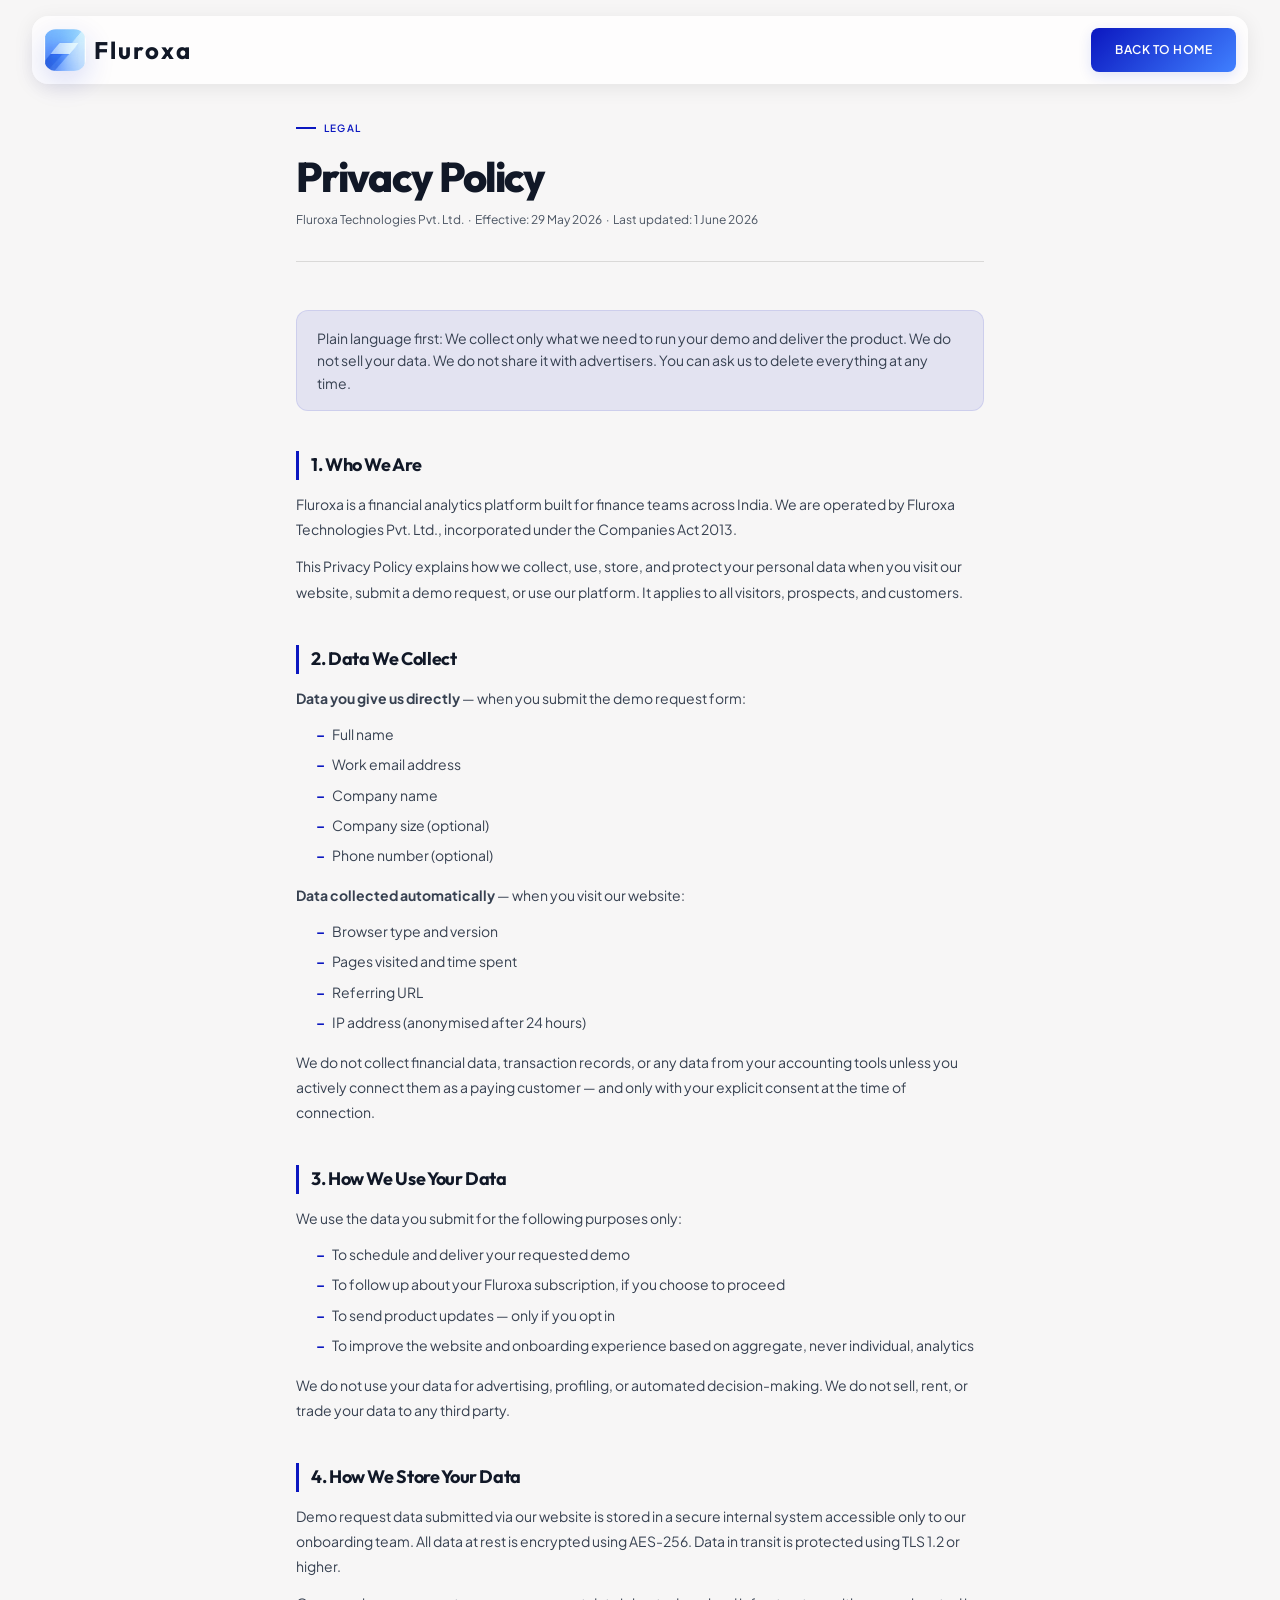
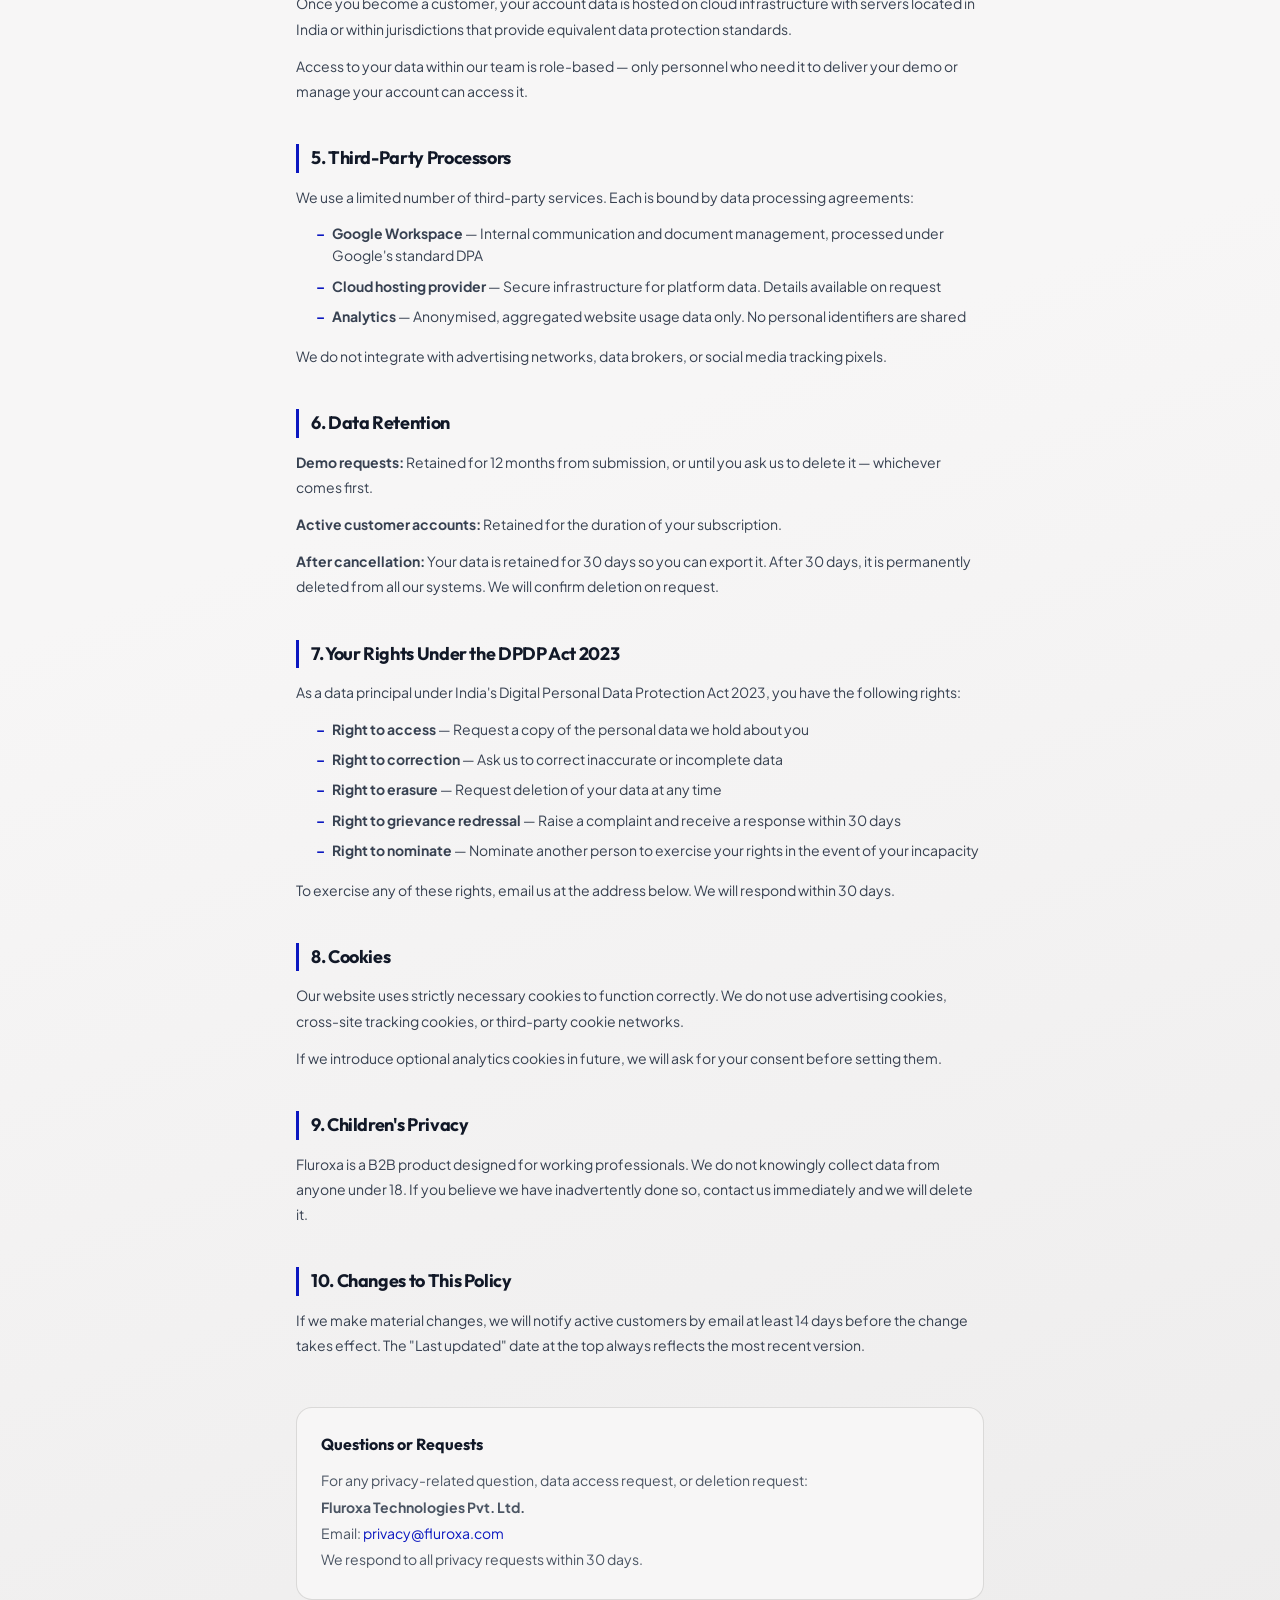
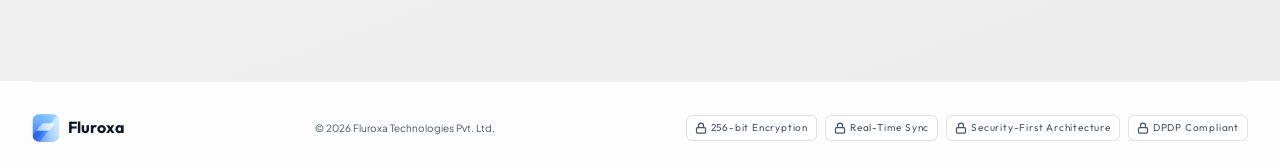
==== commit 959a9ba2: "Add files via upload" ====
--- a/privacy.html
+++ b/privacy.html
@@ -11,14 +11,15 @@
     <link rel="preconnect" href="https://fonts.gstatic.com" crossorigin />
     <link
       rel="stylesheet"
-      href="https://fonts.googleapis.com/css2?family=Outfit:wght@100..900&family=Plus+Jakarta+Sans:ital,wght@0,200..800;1,200..800&family=Roboto+Mono:ital,wght@0,100..700;1,100..700&display=swap"
+      href="https://fonts.googleapis.com/css2?family=Outfit:wght@400;500;600;700;800&family=Plus+Jakarta+Sans:wght@300;400;500;600;700&family=Roboto+Mono:wght@400&display=swap"
       media="print"
       onload="this.media = 'all'"
     />
+
     <noscript>
       <link
         rel="stylesheet"
-        href="https://fonts.googleapis.com/css2?family=Outfit:wght@100..900&family=Plus+Jakarta+Sans:ital,wght@0,200..800;1,200..800&family=Roboto+Mono:ital,wght@0,100..700;1,100..700&display=swap"
+        href="https://fonts.googleapis.com/css2?family=Outfit:wght@400;500;600;700;800&family=Plus+Jakarta+Sans:wght@300;400;500;600;700&family=Roboto+Mono:wght@400&display=swap"
       />
     </noscript>
 
--- a/style.css
+++ b/style.css
@@ -113,6 +113,7 @@
   --dur-normal: 250ms;
   --dur-slow: 400ms;
   --dur-chart: 1.6s;
+  --dur-med: 300ms;
 
   /* =========================
      COLORS
@@ -134,7 +135,8 @@
   --text-faint: rgba(184, 180, 168, 0.6);
 
   /* BORDERS */
-  --border-primary: rgba(58, 56, 52, 0.1); /* cards, inputs, dividers */
+  --border-btn: rgba(58, 56, 52, 0.25); /* section separators */
+  --border-primary: rgba(58, 56, 52, 0.15); /* cards, inputs, dividers */
   --border-subtle: rgba(58, 56, 52, 0.07); /* section separators */
 
   /* BRAND */
@@ -207,6 +209,10 @@
 
 .bg-blue-data {
   background: var(--chart-primary);
+}
+
+.ft-10 {
+  font-size: var(--fs-micro);
 }
 /* svg Icon size */
 
@@ -526,6 +532,10 @@
   color: var(--accent-primary);
 }
 
+.nav-center a.active::after {
+  width: 100%;
+}
+
 .nav-toggle {
   width: 42px;
   height: 42px;
@@ -571,7 +581,6 @@
   gap: var(--sp-12);
   overflow: hidden;
   padding: var(--sp-12) var(--sp-24);
-  border: 1px solid var(--border-primary);
   border-radius: var(--radius-sm);
   background: linear-gradient(
     135deg,
@@ -579,13 +588,15 @@
     var(--accent-data)
   );
   color: var(--text-inverse);
+  border: none;
+  box-shadow: 0 4px 14px var(--shadow-brand);
   font-family: var(--font-ui);
   font-size: var(--fs-caption);
   font-weight: var(--fw-semibold);
   letter-spacing: var(--ls-wide);
   text-transform: uppercase;
   text-decoration: none;
-  box-shadow: 0 18px 50px rgba(11, 23, 192, 0.2);
+
   transition:
     transform 0.28s var(--ease-spring),
     box-shadow 0.28s var(--ease-standard),
@@ -594,21 +605,8 @@
 
 .nav-cta:hover {
   transform: translateY(-2px);
-  color: var(--text-primary);
-  box-shadow: 0 22px 70px rgba(11, 23, 192, 0.24);
-}
-
-.nav-cta::before {
-  content: "";
-  position: absolute;
-  inset: 0;
-  background: var(--surface-page);
-  transform: translateX(-105%);
-  transition: transform 0.3s var(--ease-out);
-}
-
-.nav-cta:hover::before {
-  transform: translateX(0);
+  box-shadow: 0 8px 24px var(--shadow-brand);
+  color: var(--text-inverse);
 }
 
 .nav-cta span {
@@ -694,10 +692,21 @@
 
 @keyframes lineReveal {
   from {
+    opacity: 0.01;
+    transform: translateY(110%);
+  }
+
+  to {
+    opacity: 1;
+    transform: translateY(0);
+  }
+}
+
+@keyframes fadeIn {
+  from {
     opacity: 0;
-    transform: translateY(110%);
-  }
-
+    transform: translateY(10px);
+  }
   to {
     opacity: 1;
     transform: translateY(0);
@@ -724,7 +733,18 @@
 
 .hero-integrations {
   margin-bottom: var(--sp-32);
+  margin-top: var(--sp-32);
   animation: fadeIn 1s 0.6s both;
+}
+.hero-integrations .integrations-label {
+  margin-bottom: var(--sp-12);
+}
+
+.integrations-label {
+  font-weight: var(--fw-semibold);
+  font-size: var(--fs-caption);
+  text-transform: uppercase;
+  letter-spacing: var(--ls-wide);
 }
 .integration-dot {
   display: block;
@@ -850,7 +870,7 @@
 ========================================================= */
 
 .fr-card {
-  padding: 10px;
+  padding: var(--sp-12);
   background: var(--surface-elevated);
   border-radius: var(--radius-lg);
   box-shadow:
@@ -1174,11 +1194,11 @@
   font-size: var(--fs-label);
   font-weight: var(--fw-semibold);
   text-decoration: none;
-  border: 1.5px solid var(--border-primary);
+  border: 1.5px solid var(--border-btn);
   transition:
     border-color var(--dur-normal) var(--ease-standard),
     background var(--dur-normal) var(--ease-standard);
-  white-space: nowrap;
+
   font-family: var(--font-display);
   cursor: pointer;
 }
@@ -1219,7 +1239,7 @@
   margin-bottom: var(--sp-20);
 }
 
-.sec-headline em {
+.sec-subline {
   display: block;
   margin-top: 17px;
   font-family: var(--font-display);
@@ -1258,7 +1278,7 @@
 
 .ps-layout {
   display: grid;
-  grid-template-columns: 340px 1fr;
+  grid-template-columns: minmax(260px, 340px) 1fr;
   gap: var(--sp-64);
   align-items: start;
   padding: var(--sp-80) var(--sp-16) var(--sp-64);
@@ -1406,6 +1426,43 @@
   font-size: var(--fs-micro);
 }
 
+.bk-cta {
+  display: flex;
+  align-items: center;
+  gap: var(--sp-12);
+  padding: var(--sp-16) var(--sp-32);
+  color: var(--text-secondary);
+  font-family: var(--font-ui);
+  font-size: var(--fs-label);
+  font-weight: var(--fw-semibold);
+  letter-spacing: var(--ls-wide);
+
+  transition:
+    transform var(--dur-normal) var(--ease-spring),
+    background var(--dur-normal) var(--ease-standard),
+    box-shadow var(--dur-normal) var(--ease-standard);
+}
+.intent-capture {
+  display: flex;
+  align-items: center;
+  justify-content: center;
+  flex-direction: column;
+  gap: var(--sp-12);
+  padding: var(--sp-32) var(--sp-24);
+  background: var(--surface-card);
+  border: 1px solid var(--border-primary);
+  border-radius: var(--radius-lg);
+}
+.intent-capture p {
+  display: block;
+  font-family: var(--font-display);
+  font-size: 1.5em;
+  font-style: normal;
+  font-weight: var(--fw-medium);
+  color: var(--text-secondary);
+  letter-spacing: var(--ls-normal);
+  line-height: var(--lh-title);
+}
 /* =========================
    Story bar (below grid)
 ========================= */
@@ -1556,13 +1613,18 @@
   font-size: var(--fs-caption);
   line-height: var(--lh-relaxed);
   margin-bottom: var(--sp-2);
-  opacity: 0;
-  transform: translateX(-4px);
+  opacity: 1;
+  transform: none;
   transition:
     opacity 0.3s var(--ease-standard),
     transform 0.3s var(--ease-standard);
 }
-.term-line.show {
+
+.js .term-line {
+  opacity: 0;
+  transform: translateX(-4px);
+}
+.js .term-line.show {
   opacity: 1;
   transform: translateX(0);
 }
@@ -2088,6 +2150,15 @@
   transition:
     border-color var(--dur-normal) var(--ease-standard),
     transform var(--dur-normal) var(--ease-standard);
+}
+
+.db-kpi:first-child .kpi-val {
+  font-size: var(--fs-display-sm);
+  color: var(--accent-primary);
+}
+.db-kpi:first-child {
+  border-color: rgba(11, 23, 192, 0.15);
+  background: var(--surface-highlight);
 }
 .db-kpi::after {
   content: "";
@@ -3757,8 +3828,8 @@
 }
 
 .social-icon {
-  width: 32px;
-  height: 32px;
+  width: 44px;
+  height: 44px;
   border-radius: var(--radius-sm);
   border: 1px solid var(--border-primary);
   display: flex;
@@ -4177,6 +4248,14 @@
   .hero-sub {
     max-width: 100% !important;
   }
+  .hero-trust-line {
+    border-left: none;
+    border-top: 2px solid var(--accent-primary);
+    padding-left: 0;
+    padding-top: var(--sp-8);
+    text-align: center;
+    z-index: 1;
+  }
 
   .fr-root {
     width: 100%;
@@ -4223,8 +4302,8 @@
     margin-bottom: var(--sp-12);
   }
 
-  .sec-headline em {
-    margin-top: var(--sp-4);
+  .sec-subline {
+    margin-top: var(--sp-8);
   }
 
   .db-section,
@@ -4472,6 +4551,9 @@
   .cta-top {
     gap: var(--sp-48);
   }
+  .ps-layout {
+    grid-template-columns: 1fr;
+  }
 
   .footer-top {
     grid-template-columns: 2fr 1fr 1fr 1fr;
@@ -4502,7 +4584,9 @@
   .pr-faq-grid {
     grid-template-columns: 1fr;
   }
-
+  .pr-faq-grid {
+    margin-top: var(--sp-40);
+  }
   .pr-grid {
     gap: var(--sp-32);
   }
@@ -4577,9 +4661,9 @@
     padding: var(--sp-16) var(--sp-24) var(--sp-24);
     box-shadow: var(--shadow-lg);
     display: grid;
-    grid-template-rows: 0fr;
+
     grid-template-columns: 1fr; /* Single column layout for mobile stack */
-    grid-template-rows: auto repeat(5, 1fr); /* 1st row for Header/X button, rest shared equally */
+
     align-items: center; /* Centers links vertically inside their grid cells */
     justify-items: center;
     transition:
@@ -4598,7 +4682,6 @@
   }
 
   .nav-menu.open {
-    grid-template-rows: 1fr;
     opacity: 1;
     pointer-events: auto;
     visibility: visible;
@@ -4712,11 +4795,14 @@
     padding: 0 0 var(--sp-60, 3.75rem);
   }
 
-  footer {
-    padding: var(--sp-40) var(--sp-16) var(--sp-20);
-  }
   .cta-1 {
     width: auto !important;
+  }
+}
+
+@media (max-width: 700px) {
+  .cta-section span.sec-subline {
+    margin-top: var(--sp-24);
   }
 }
 
@@ -4853,6 +4939,12 @@
   }
   .footer-top > :first-child {
     grid-column: 1 / -1;
+  }
+  .btn-ghost {
+    padding: var(--sp-16);
+  }
+  .hiw-cta {
+    padding: var(--sp-24) var(--sp-16);
   }
 }
 
@@ -5012,6 +5104,10 @@
 }
 
 @media (max-width: 480px) {
+  .container {
+    padding: 0 var(--sp-16);
+  }
+
   .hero-left {
     padding: var(--sp-96) var(--sp-16) var(--sp-32);
   }
@@ -5031,17 +5127,28 @@
   }
 
   .db-shell {
-    margin: 0;
-  }
-
+    margin: var(--sp-16) 0 0;
+    border-width: 3px;
+    border-radius: var(--radius-xs);
+  }
+
+  .db-url {
+    display: none;
+  }
   .db-titlebar {
-    flex-direction: column;
-    align-items: flex-start;
-    gap: var(--sp-8);
-  }
-
-  .db-url {
-    margin: 0;
+    flex-direction: row;
+    align-items: center;
+  }
+  .ps-layout {
+    padding: var(--sp-48) 0 var(--sp-40);
+  }
+
+  .term-line {
+    font-size: 0.65rem;
+  }
+
+  .term-body {
+    padding: var(--sp-12);
   }
 
   .step {
@@ -5050,6 +5157,9 @@
     gap: var(--sp-16);
     margin-bottom: var(--sp-20);
   }
+  .step-connector {
+    display: none;
+  }
 
   .step-num-col {
     align-items: flex-start;
@@ -5086,6 +5196,9 @@
   }
   .ls-logos {
     gap: var(--sp-16);
+  }
+  .logo-strip {
+    padding: var(--sp-40) var(--sp-16);
   }
 }
 
@@ -5108,6 +5221,28 @@
     height: 150px !important;
   }
 }
+@media (max-width: 420px) {
+  .cta-form-wrap {
+    padding: var(--sp-32) var(--sp-24);
+  }
+  .db-titlebar {
+    flex-wrap: wrap;
+    gap: var(--sp-8);
+  }
+  .db-url {
+    width: 100%;
+    margin: 0;
+    font-size: 9px; /* or hide it */
+  }
+  .term-body {
+    overflow-x: hidden;
+  }
+  .term-line {
+    font-size: 10px; /* drop from 12px */
+    white-space: pre-wrap;
+    word-break: break-all;
+  }
+}
 
 @media (max-width: 400px) {
   .db-kpi-row {
@@ -5115,6 +5250,12 @@
   }
   .area-svg {
     height: 70px; /* reduce height to maintain proportion */
+  }
+  .fr-root {
+    padding: 0;
+  }
+  .fr-card {
+    border-radius: var(--radius-md);
   }
 }
 
@@ -5178,17 +5319,18 @@
   align-items: center;
   justify-content: center;
 
-  /* padding: var(--sp-24);
-
-  background: rgba(255, 255, 255, 0.5);
-  backdrop-filter: blur(6px);*/
+  padding: var(--sp-24);
+
+  background: rgba(15, 23, 42, 0.55);
+  backdrop-filter: blur(8px);
+  -webkit-backdrop-filter: blur(8px);
 
   opacity: 0;
   visibility: hidden;
 
   transition:
-    opacity var(--dur-med),
-    visibility var(--dur-med);
+    opacity var(--dur-med) var(--ease-standard),
+    visibility var(--dur-med) var(--ease-standard);
 
   z-index: 9999;
 }
@@ -5203,8 +5345,10 @@
 ========================================= */
 
 .checklist-modal {
-  width: 100%;
-  max-width: 520px;
+  width: min(100%, 560px);
+  max-height: calc(100vh - 40px);
+  overflow-y: auto;
+  max-width: 560px;
   border: 4px solid var(--border-subtle);
   border-radius: var(--radius-xl);
   background: var(--surface-glass);
@@ -5216,11 +5360,30 @@
   position: relative;
   z-index: 9999;
   transform: translateY(20px);
-  transition: transform var(--dur-med);
+  transition: transform var(--dur-med) var(--ease-standard);
+  scrollbar-width: thin;
+  scrollbar-color: var(--text-faint) transparent;
 }
 
 .checklist-modal-overlay.active .checklist-modal {
   transform: translateY(0);
+}
+
+.checklist-modal::-webkit-scrollbar {
+  width: 6px;
+}
+
+.checklist-modal::-webkit-scrollbar-track {
+  background: transparent;
+}
+
+.checklist-modal::-webkit-scrollbar-thumb {
+  background: #cbd5e1;
+  border-radius: 999px;
+}
+
+.checklist-modal::-webkit-scrollbar-thumb:hover {
+  background: #94a3b8;
 }
 
 /* =========================================
@@ -5233,16 +5396,18 @@
 
 .modal-badge {
   display: inline-flex;
-
   margin-bottom: var(--sp-16);
-
-  font-size: var(--fs-label);
+  padding: var(--sp-4) var(--sp-12);
+  background: var(--surface-highlight);
+  border: 1px solid rgba(11, 23, 192, 0.12);
+  border-radius: var(--radius-sm);
+  font-size: var(--fs-micro);
   font-weight: var(--fw-semibold);
-
+  letter-spacing: var(--ls-wide);
+  text-transform: uppercase;
   color: var(--accent-primary);
 }
-
-.checklist-modal h3 {
+ .checklist-modal h3 {
   margin-bottom: var(--sp-16);
 
   font-size: var(--fs-h3);
@@ -5257,18 +5422,57 @@
   color: var(--text-secondary);
   line-height: var(--lh-body);
 }
-
-.modal-points {
+.checklist-step {
+  display: none;
+}
+
+.checklist-step.active {
+  display: block;
+}
+
+.modal-preview {
   display: flex;
   flex-direction: column;
   gap: var(--sp-12);
 
-  margin-bottom: var(--sp-32);
-
-  padding: 0;
-  list-style: none;
-
-  color: var(--text-primary);
+  margin: var(--sp-24) 0;
+}
+
+.preview-item {
+  display: flex;
+  align-items: center;
+  gap: var(--sp-12);
+  padding: var(--sp-12) var(--sp-16);
+  border: 1px solid var(--border-subtle);
+  border-left: 3px solid var(--accent-primary);
+  border-radius: var(--radius-sm);
+  background: var(--surface-elevated);
+  font-size: var(--fs-label);
+  color: var(--text-secondary);
+}
+.preview-item span {
+  font-family: var(--font-data);
+  font-size: var(--fs-micro);
+  font-weight: var(--fw-bold);
+  color: var(--accent-primary);
+  flex-shrink: 0;
+}
+
+.preview-fade {
+  opacity: 0.5;
+  border-left-color: var(--border-primary);
+}
+
+.preview-fade span {
+  color: var(--text-muted);
+}
+.modal-meta {
+  display: flex;
+  align-items: center;
+  gap: var(--sp-8);
+  margin-top: var(--sp-16);
+  font-size: var(--fs-caption);
+  color: var(--text-muted);
 }
 
 /* =========================================
@@ -5281,77 +5485,43 @@
   gap: var(--sp-20);
 }
 
-.form-group {
-  display: flex;
-  flex-direction: column;
-  gap: var(--sp-8);
-}
-
-.form-group label {
-  font-size: var(--fs-label);
-  font-weight: var(--fw-semibold);
-
-  color: var(--text-muted);
-}
-
-.form-group input {
-  width: 100%;
-
-  padding: var(--sp-14) var(--sp-16);
-
-  border: 1px solid var(--border-subtle);
-  border-radius: var(--radius-lg);
-
-  background: var(--surface-secondary);
-
-  color: var(--text-primary);
-
-  font-size: var(--fs-body);
-
-  transition:
-    border-color var(--dur-fast),
-    box-shadow var(--dur-fast);
-}
-
-.form-group input:focus {
-  outline: none;
-
-  border-color: var(--accent-primary);
-
-  box-shadow: 0 0 0 3px rgba(59, 130, 246, 0.15);
-}
-
 /* =========================================
    BUTTON
 ========================================= */
 
 .modal-submit-btn {
   width: 100%;
-
   padding: var(--sp-16);
-
   border: none;
-  border-radius: var(--radius-lg);
-
+  border-radius: var(--radius-sm);
   background: var(--accent-primary);
-
-  color: white;
-
-  font-size: var(--fs-body);
+  color: var(--text-inverse);
+  font-family: var(--font-ui);
+  font-size: var(--fs-label);
   font-weight: var(--fw-semibold);
-
   cursor: pointer;
-
   transition:
-    transform var(--dur-fast),
-    opacity var(--dur-fast);
-}
-
+    background var(--dur-normal) var(--ease-standard),
+    transform var(--dur-normal) var(--ease-spring);
+  margin-top: var(--sp-24);
+  display: flex;
+  align-items: center;
+  justify-content: center;
+  gap: var(--sp-8);
+}
+
+.modal-title {
+  font-family: var(--font-display);
+  font-size: var(--fs-body-lg);
+  font-weight: var(--fw-bold);
+  color: var(--text-primary);
+  line-height: var(--lh-heading);
+  margin-bottom: var(--sp-12);
+}
 .modal-submit-btn:hover {
+  background: var(--accent-primary-hover);
   transform: translateY(-1px);
-  opacity: 0.95;
-}
-
+}
 /* =========================================
    FOOTER
 ========================================= */
@@ -5399,6 +5569,20 @@
   color: var(--text-primary);
 }
 
+@media (max-width: 400px) {
+  .checklist-modal-content {
+    padding: var(--sp-24);
+  }
+}
+@media (max-width: 350px) {
+  .modal-meta {
+    display: flex;
+    flex-direction: column;
+    align-items: center;
+    gap: 0;
+    margin-top: var(--sp-4);
+  }
+}
 /*========================================
    PRIVACY PAGE
 ========================================= */
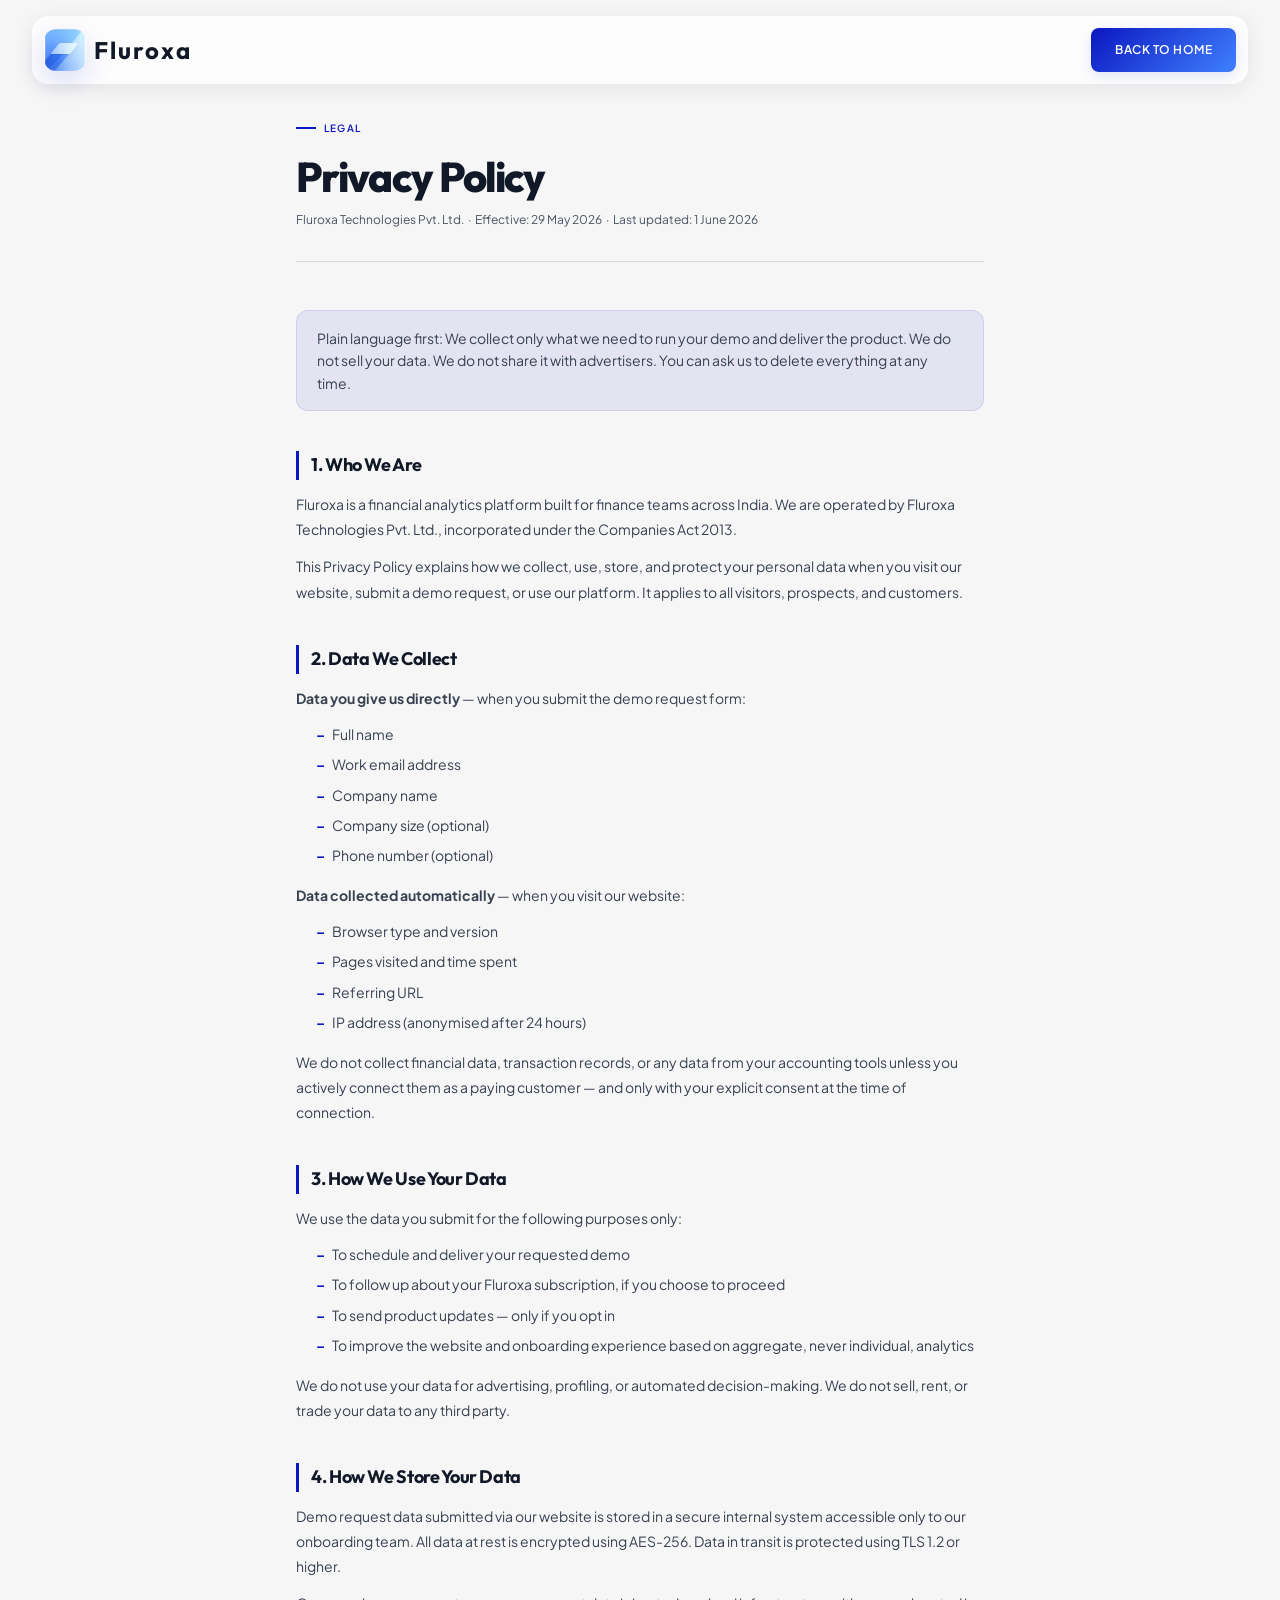
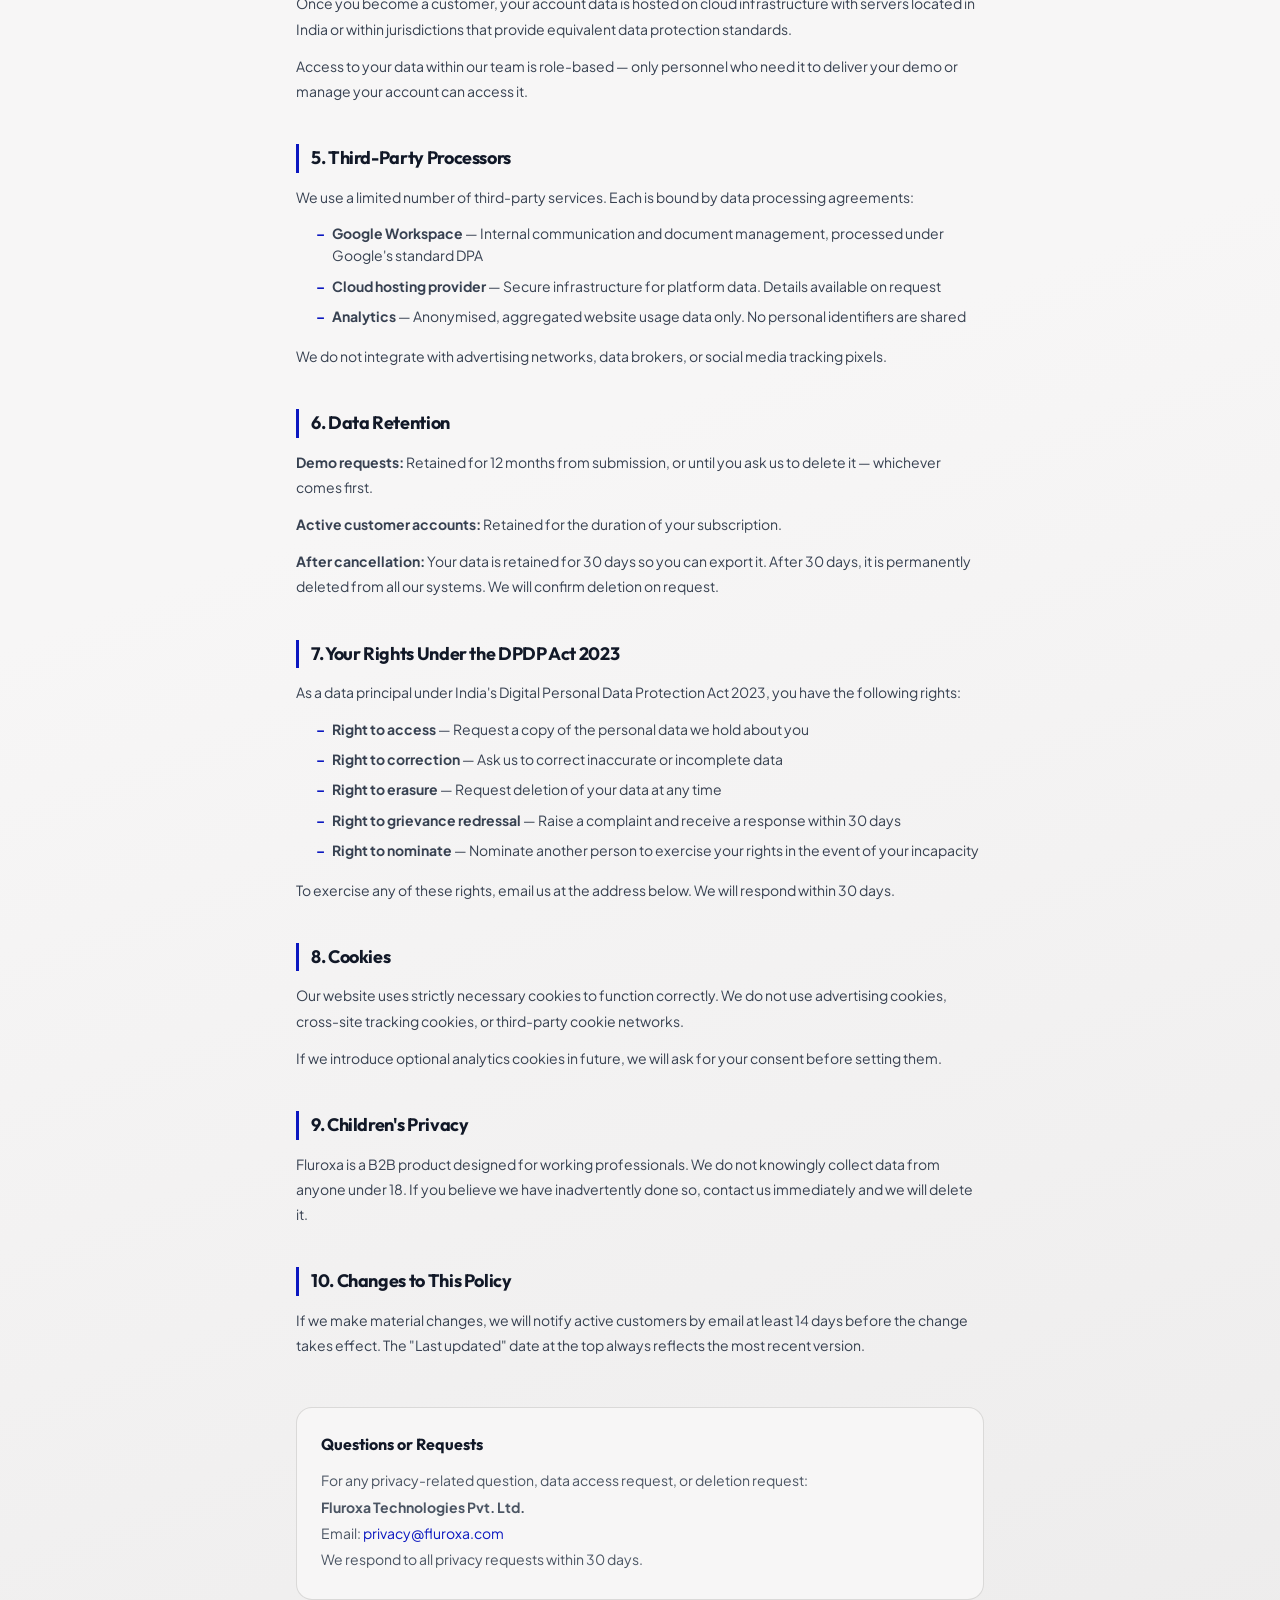
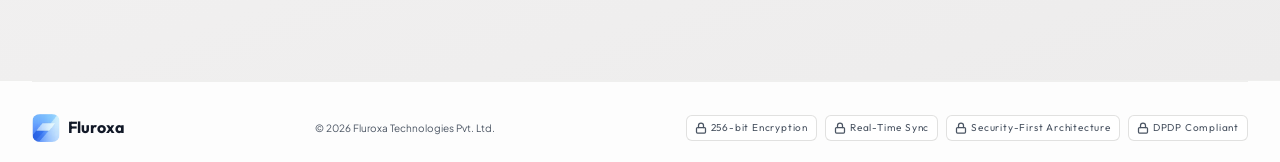
==== commit 300900c4: "Add files via upload" ====
--- a/privacy.html
+++ b/privacy.html
@@ -23,7 +23,7 @@
       />
     </noscript>
 
-    <link rel="stylesheet" href="style.css" />
+    <link rel="stylesheet" href="style.min.css" />
   </head>
 
   <body>
@@ -37,10 +37,10 @@
           <a class="nav-logo" href="index.html">
             <img
               class="nav-logo-icon"
-              src="images/logo.png"
+              src="images/logo.webp"
               alt="Fluroxa logo"
               width="42"
-              height="42"
+              height="38"
             />
             <span>Fluroxa</span>
           </a>
@@ -290,10 +290,10 @@
         <div class="ty-footer">
           <a class="ty-footer-logo" href="index.html">
             <img
-              src="images/logo.png"
+              src="images/logo.webp"
               alt="Fluroxa logo"
               width="32"
-              height="32"
+              height="29"
               loading="lazy"
             />
             <span>Fluroxa</span>
--- a/style.min.css
+++ b/style.min.css
@@ -0,0 +1,6 @@
+:root{--font-display:"Outfit",sans-serif;--font-ui:"Plus Jakarta Sans",sans-serif;--font-data:"Roboto Mono",monospace;--fs-x-micro:0.5rem;--fs-micro:0.625rem;--fs-caption:0.75rem;--fs-label:0.875rem;--fs-body-sm:1rem;--fs-body-md:1.125rem;--fs-body-lg:1.25rem;--fs-title-sm:1.5rem;--fs-title-md:2rem;--fs-title-lg:2.5rem;--fs-display-sm:3rem;--fs-display-md:3.5rem;--fw-regular:400;--fw-medium:500;--fw-semibold:600;--fw-bold:700;--ls-tight:-0.04em;--ls-normal:-0.02em;--ls-none:0;--ls-wide:0.04em;--ls-wider:0.08em;--ls-eyebrow:0.12em;--lh-flat:1;--lh-heading:1.2;--lh-title:1.3;--lh-body:1.6;--lh-relaxed:1.8;--sp-2:0.125rem;--sp-4:0.25rem;--sp-8:0.5rem;--sp-12:0.75rem;--sp-16:1rem;--sp-20:1.25rem;--sp-24:1.5rem;--sp-32:2rem;--sp-40:2.5rem;--sp-48:3rem;--sp-56:3.5rem;--sp-60:3.75rem;--sp-64:4rem;--sp-80:5rem;--sp-96:6rem;--sp-120:7.5rem;--sp-160:10rem;--radius-xs:0.375rem;--radius-sm:0.5rem;--radius-md:0.75rem;--radius-lg:1rem;--radius-xl:1.5rem;--radius-pill:999px;--shadow-sm:0 4px 12px rgba(0, 0, 0, 0.06);--shadow-md:0 12px 32px rgba(0, 0, 0, 0.1);--shadow-lg:0 24px 64px rgba(0, 0, 0, 0.14);--ease-standard:cubic-bezier(0.4, 0, 0.2, 1);--ease-spring:cubic-bezier(
+    0.34,
+    1.56,
+    0.64,
+    1
+  );--ease-out:cubic-bezier(0.16, 1, 0.3, 1);--ease-pulse:ease-in-out;--dur-dot-expand:0.4s;--dur-dot-pulse:2.5s;--dur-fast:150ms;--dur-normal:250ms;--dur-slow:400ms;--dur-chart:1.6s;--dur-med:300ms;--surface-page:#fdfdfd;--surface-card:#f7f6f6;--surface-elevated:#ffffff;--surface-glass:rgba(255, 255, 255, 0.8);--surface-tag:#edecec;--surface-dark:#252525;--text-primary:#111827;--text-secondary:#374151;--text-muted:#4b5563;--text-inverse:#fdfdfd;--text-faint:rgba(184, 180, 168, 0.85);--border-btn:rgba(58, 56, 52, 0.25);--border-primary:rgba(58, 56, 52, 0.15);--border-subtle:rgba(58, 56, 52, 0.07);--accent-primary:#0b17c0;--accent-primary-hover:#0f34ac;--accent-data:#4080ff;--chart-primary:#4080ff;--chart-secondary:#b3b3b3;--status-success:#15803d;--status-warning:#b45309;--status-danger:#dc2626;--status-success-soft:#f0fdf4;--status-warning-soft:#fffbeb;--status-danger-soft:#fff1f2;--shadow-brand:rgba(11, 23, 192, 0.12);--surface-highlight:rgba(11, 23, 192, 0.08)}.cl-red-data{color:var(--status-danger)}.cl-gray{color:var(--text-muted)}.cl-green{color:var(--status-success)}.cl-amber{color:var(--status-warning)}.cl-blue{color:var(--accent-primary)}.bg-green,.bg-green-dim{background:var(--status-success)}.bg-amber,.bg-amber-dim{background:var(--status-warning)}.bg-red-data{background:var(--status-danger)}.bg-blue-c-data{background:var(--chart-primary)}.bg-dark{background:var(--surface-dark)}.bg-blue-data{background:var(--chart-primary)}.ft-10{font-size:var(--fs-micro)}.icon{flex-shrink:0;stroke:currentColor;fill:none}.icon-sm-1{width:12px;height:12px}.icon-sm{width:16px;height:16px}.icon-md{width:24px;height:24px}.icon-lg-1{width:64px;height:64px}.icon-lg-2{width:100px;height:100px}.icon use{pointer-events:none}.spec-icon{width:64px;height:64px;flex-shrink:0}.fc-icon .spec-icon{width:24px;height:24px}a:focus-visible,button:focus-visible,input:focus-visible,select:focus-visible,textarea:focus-visible{outline:3px solid var(--accent-primary);outline-offset:3px;border-radius:var(--radius-sm)}img,svg{display:block;max-width:100%}h1,h2,h3,h4,p{margin:0}*,::after,::before{box-sizing:border-box;margin:0;padding:0}html{scroll-behavior:smooth}li,ul{list-style:none}a{text-decoration:none}body{background:var(--surface-page);color:var(--text-primary);font-family:var(--font-ui);font-size:var(--fs-body-sm);line-height:var(--lh-body)}.container{max-width:1320px;margin:0 auto;padding:0 var(--sp-32);pointer-events:auto}fieldset{border:none}.skip-link{position:absolute;top:-60px;left:50%;transform:translateX(-50%);background:var(--accent-primary);color:var(--text-inverse);padding:var(--sp-2) var(--sp-8);border-radius:0 0 var(--radius-sm) var(--radius-sm);font-size:var(--fs-caption);font-weight:var(--fw-semibold);z-index:9999;text-decoration:none;box-shadow:var(--shadow-sm);opacity:0;transition:top var(--dur-normal) var(--ease-standard),opacity var(--dur-normal) var(--ease-standard)}.skip-link:focus{top:var(--sp-8);opacity:1;transform:translateX(-50%);outline:3px solid rgba(11,23,192,.25);outline-offset:3px}#main-content,div[id]:target,section[id]{scroll-margin-top:90px}#lead-form{scroll-margin-top:88px}.hide{position:absolute;opacity:0;height:0;overflow:hidden;pointer-events:none}#scrollToTop{position:fixed;bottom:10px;right:10px;background:var(--accent-primary);color:var(--text-inverse);z-index:1000;padding:var(--sp-12);box-shadow:0 4px 14px rgba(0,0,0,.15);border:none;border-radius:var(--radius-sm);cursor:pointer;transition:opacity .3s ease,visibility .3s ease}.hidden-btn{opacity:0;visibility:hidden}.show-btn{opacity:1;visibility:visible}.nav-wrapper{position:fixed;top:var(--sp-16);left:0;right:0;z-index:100;backdrop-filter:none;-webkit-backdrop-filter:none;box-shadow:none;border-bottom:none;transition:all var(--dur-slow) var(--ease-standard)}.nav-wrapper.scrolled{top:0;background:rgba(255,255,255,.77);backdrop-filter:blur(4px);-webkit-backdrop-filter:blur(4px);box-shadow:0 1px 0 var(--border-primary);border-bottom:1px solid var(--border-primary);transition:all var(--dur-slow) var(--ease-standard)}.nav-wrapper.scrolled nav{background:0 0;box-shadow:none}nav{width:100%;height:68px;display:flex;align-items:center;justify-content:space-between;padding:0 var(--sp-12);background:var(--surface-glass);border:none;border-radius:var(--radius-lg);box-shadow:0 4px 20px rgba(0,0,0,.08);transition:all var(--dur-slow) var(--ease-standard)}.nav-logo{position:relative;display:flex;align-items:center;gap:var(--sp-8);font-family:var(--font-display);font-size:var(--fs-title-sm);font-weight:var(--fw-bold);letter-spacing:var(--ls-wider);color:var(--text-secondary);text-decoration:none;flex-shrink:0;min-width:fit-content}.nav-logo span{color:var(--text-primary)}.nav-logo-icon{width:42px;height:42px;border-radius:var(--radius-md);box-shadow:0 10px 30px rgba(11,23,192,.16)}.nav-inner{width:100%;display:flex;align-items:center;justify-content:space-between}.nav-menu{display:flex;align-items:center;justify-content:space-between;gap:var(--sp-16);flex:1}.nav-center{display:flex;align-items:center;justify-content:center;gap:var(--sp-32);flex:1}.nav-center a{position:relative;font-size:var(--fs-caption);font-weight:var(--fw-medium);color:var(--text-muted);text-decoration:none;text-transform:uppercase;letter-spacing:var(--ls-wide);transition:color var(--dur-normal) var(--ease-standard),transform var(--dur-normal) var(--ease-standard)}.nav-center a::after{content:"";position:absolute;left:0;bottom:-4px;width:0;height:2px;background:var(--accent-primary);transition:width var(--dur-fast) var(--ease-out)}.nav-center a:hover{color:var(--text-primary);transform:translateY(-1px)}.nav-center a:hover::after{width:100%}.nav-center a:active{color:var(--accent-primary)}.nav-center a.active::after{width:100%}.nav-toggle{width:42px;height:42px;display:none;align-items:center;justify-content:center;flex-direction:column;gap:var(--sp-4);padding:0;border:none;background:0 0;cursor:pointer}.nav-toggle span{display:block;width:22px;height:2px;border-radius:var(--radius-pill);background:var(--text-primary);transition:transform .3s var(--ease-standard),opacity .3s var(--ease-standard)}.nav-toggle.open span:first-child{transform:translateY(4px) rotate(45deg)}.nav-toggle.open span:nth-child(2){opacity:0}.nav-toggle.open span:nth-child(3){transform:translateY(-8px) rotate(-45deg)}.nav-cta{position:relative;display:inline-flex;align-items:center;justify-content:center;gap:var(--sp-12);overflow:hidden;padding:var(--sp-12) var(--sp-24);border-radius:var(--radius-sm);background:linear-gradient(135deg,var(--accent-primary),var(--accent-data));color:var(--text-inverse);border:none;box-shadow:0 4px 14px var(--shadow-brand);font-family:var(--font-ui);font-size:var(--fs-caption);font-weight:var(--fw-semibold);letter-spacing:var(--ls-wide);text-transform:uppercase;text-decoration:none;transition:transform .28s var(--ease-spring),box-shadow .28s var(--ease-standard),color var(--dur-normal) var(--ease-standard)}.nav-cta:hover{transform:translateY(-2px);box-shadow:0 8px 24px var(--shadow-brand);color:var(--text-inverse)}.nav-cta span{position:relative;z-index:1}.herosec{background:linear-gradient(90deg,var(--surface-elevated) 0,var(--surface-card) 100%)}.hero{display:grid;grid-template-columns:1fr 1fr;position:relative;align-items:start}.hero-left{position:relative;z-index:2;display:flex;flex-direction:column;justify-content:flex-start;padding:var(--sp-160) var(--sp-16) var(--sp-80) var(--sp-16);border-right:none}.hero-counter{width:fit-content;display:inline-flex;align-items:center;gap:var(--sp-12);padding:var(--sp-4) var(--sp-12);background:var(--surface-tag);border-radius:var(--radius-sm);font-family:var(--font-display);font-size:var(--fs-micro);letter-spacing:var(--ls-eyebrow);color:var(--text-secondary)}.hero-counter::before{content:"";display:block;width:20px;height:1px;background:var(--text-secondary)}.hero-h1{margin-top:var(--sp-32);margin-bottom:var(--sp-32);font-family:var(--font-display);font-size:clamp(3.2rem, 4.5vw, 5rem);font-weight:800;line-height:var(--lh-flat);letter-spacing:-.03em;color:var(--text-primary);animation:lineReveal 1s var(--ease-out) both}@keyframes lineReveal{from{opacity:.01;transform:translateY(110%)}to{opacity:1;transform:translateY(0)}}@keyframes fadeIn{from{opacity:0;transform:translateY(10px)}to{opacity:1;transform:translateY(0)}}.hero-sub{max-width:400px;margin-bottom:var(--sp-32);font-size:var(--fs-body-sm);font-weight:300;line-height:var(--lh-relaxed);color:var(--text-muted);animation:fadeIn 1s .5s both}.hero-integrations{margin-bottom:var(--sp-32);margin-top:var(--sp-32);animation:fadeIn 1s .6s both}.hero-integrations .integrations-label{margin-bottom:var(--sp-12)}.integrations-label{font-weight:var(--fw-semibold);font-size:var(--fs-caption);text-transform:uppercase;letter-spacing:var(--ls-wide)}.integration-dot{display:block;width:8px;height:8px;border-radius:50%;flex-shrink:0}.integrations-list li:first-child .integration-dot{background:#1b4f9b}.integrations-list li:nth-child(2) .integration-dot{background:#e42527}.integrations-list li:nth-child(3) .integration-dot{background:#2ca01c}.integrations-list li:nth-child(4) .integration-dot{background:#528ff0}.integrations-list li:nth-child(5) .integration-dot{background:var(--text-muted)}.integrations-label{display:block;margin-bottom:var(--sp-8);font-size:var(--fs-label);font-weight:var(--fw-regular);color:var(--text-secondary)}.integrations-list{display:flex;align-items:center;flex-wrap:wrap;gap:var(--sp-16)}.integration-item{display:flex;align-items:center;gap:var(--sp-4);padding:var(--sp-4) var(--sp-8);background:var(--surface-card);border:1px solid var(--border-primary);border-radius:var(--radius-sm);font-size:var(--fs-label);color:var(--text-muted)}.hero-trust-line{display:inline-flex;align-items:center;padding:0 var(--sp-12);margin-bottom:var(--sp-32);font-size:clamp(var(--fs-caption), 1vw, var(--fs-label));font-weight:var(--fw-medium);line-height:var(--lh-title);letter-spacing:var(--ls-normal);color:var(--text-secondary);max-width:fit-content;border:none;background:0 0;padding-left:var(--sp-12);border-left:2px solid var(--accent-primary);border-radius:0}.hero-cta-row{display:flex;align-items:flex-start;gap:var(--sp-24);animation:fadeIn 1s .7s both}.trust-bar{display:flex;align-items:flex-start;justify-content:flex-start;flex-wrap:wrap;gap:var(--sp-24);margin-top:var(--sp-16)}.hero-right{position:sticky;top:88px;align-self:start;padding:var(--sp-96) var(--sp-16) var(--sp-80) var(--sp-40);display:flex;align-items:flex-end;justify-content:flex-start;flex-direction:column;justify-content:center}.fr-root{position:relative;width:100%;margin-left:0;padding:var(--sp-8) var(--sp-8) var(--sp-24);display:flex;justify-content:flex-end;font-family:var(--font-ui)}.fr-card{padding:var(--sp-12);background:var(--surface-elevated);border-radius:var(--radius-lg);box-shadow:0 1px 3px rgba(0,0,0,.06),0 8px 24px rgba(0,0,0,.07),0 24px 48px rgba(0,0,0,.05);animation:cardUp .7s var(--ease-out) both;width:100%;max-width:480px;position:relative}.fr-card-inner{padding:var(--sp-12) var(--sp-20);background:var(--surface-card);border-radius:var(--radius-lg)}@keyframes cardUp{from{opacity:0;transform:translateY(24px)}to{opacity:1;transform:translateY(0)}}.fr-header{display:flex;align-items:center;justify-content:space-between;padding:var(--sp-16) 0}.fr-header-title{font-size:var(--fs-label);font-weight:var(--fw-semibold);letter-spacing:var(--ls-normal);color:var(--text-primary)}.fr-runway{padding:var(--sp-12) 0}.fr-runway-label{margin-bottom:var(--sp-2);font-size:var(--fs-micro);font-weight:var(--fw-medium);letter-spacing:var(--ls-wide);text-transform:uppercase;color:var(--text-secondary)}.fr-runway-val{display:flex;align-items:baseline;line-height:var(--lh-flat)}.fr-runway-num{font-family:var(--font-display);font-size:var(--fs-display-sm);font-weight:var(--fw-bold);letter-spacing:var(--ls-tight);color:var(--text-primary);animation:countUp 1s ease-out .4s both}.fr-runway-unit{margin-left:var(--sp-4);margin-bottom:var(--sp-4);font-family:var(--font-display);font-size:var(--fs-title-sm);font-weight:var(--fw-semibold);color:var(--chart-primary)}.fr-runway-sub{display:flex;align-items:center;gap:var(--sp-4);margin-top:var(--sp-2);font-size:var(--fs-caption);color:var(--text-muted)}.fr-live-dot{width:6px;height:6px;flex-shrink:0;border-radius:50%;background:var(--status-success);animation:livePulse 2s ease-in-out infinite}@keyframes countUp{from{opacity:0;transform:translateY(8px)}to{opacity:1;transform:translateY(0)}}@keyframes livePulse{0%,100%{opacity:1}50%{opacity:.3}}.fr-chart-wrap{display:flex;flex-direction:column;padding:var(--sp-12) 0}.fr-chart-legend{display:flex;gap:var(--sp-12);z-index:4}.fr-legend-item{display:flex;align-items:center;gap:var(--sp-4);font-size:var(--fs-micro);color:var(--text-secondary)}.fr-legend-line{width:16px;height:2px;border-radius:1px}.fr-legend-dashed{width:16px;height:2px;background:repeating-linear-gradient(90deg,var(--chart-secondary) 0,var(--chart-secondary) 4px,transparent 4px,transparent 7px)}.fr-chart-svg{width:100%;height:110px;display:block;overflow:visible;margin-top:var(--sp-20)}.fr-stats{display:grid;grid-template-columns:1fr;gap:var(--sp-8);margin:var(--sp-32) 0 var(--sp-12);text-align:center}.fr-stat{display:flex;flex-direction:row;justify-content:space-between;padding:var(--sp-12) var(--sp-16);background:var(--surface-card);border:1px solid var(--border-primary);border-radius:var(--radius-md);transition:background var(--dur-fast) var(--ease-standard)}.fr-stat:hover{background:var(--surface-page)}.fr-stat-label{margin-bottom:var(--sp-4);font-size:var(--fs-micro);font-weight:var(--fw-medium);color:var(--text-secondary)}.fr-stat-val{font-family:var(--font-ui);font-size:var(--fs-label);font-weight:var(--fw-bold);line-height:var(--lh-flat);letter-spacing:var(--ls-tight)}.fr-stat-sub{margin-top:var(--sp-2);font-size:var(--fs-micro);font-weight:var(--fw-medium)}.logo-reveal{background:linear-gradient(185deg,transparent 0,var(--surface-card));border-top:1px solid var(--border-subtle)}.logo-strip{width:100%;padding:var(--sp-64) var(--sp-32);display:flex;flex-direction:column;align-items:center;gap:var(--sp-32)}.ls-label{font-size:var(--fs-label);font-weight:var(--fw-medium);color:var(--text-muted);text-align:center;letter-spacing:var(--ls-wide);max-width:500px}.ls-logos{display:flex;align-items:center;justify-content:center;flex-wrap:wrap;gap:var(--sp-48)}.ls-logo{text-transform:uppercase;cursor:pointer;padding:var(--sp-8) var(--sp-20);background:var(--surface-card);border:1px solid var(--border-subtle);border-radius:var(--radius-sm);font-size:var(--fs-label);font-weight:var(--fw-semibold);letter-spacing:.5px;color:var(--text-muted);transition:color var(--dur-normal) var(--ease-standard)}.ls-logo:hover{color:var(--accent-primary)}.btn-primary{display:inline-flex;align-items:center;gap:var(--sp-12);padding:var(--sp-16) var(--sp-32);background:var(--accent-primary);color:var(--text-inverse);border-radius:var(--radius-sm);font-family:var(--font-ui);font-size:var(--fs-label);font-weight:var(--fw-semibold);letter-spacing:var(--ls-wide);text-decoration:none;border:none;cursor:pointer;transition:transform var(--dur-normal) var(--ease-spring),background var(--dur-normal) var(--ease-standard),box-shadow var(--dur-normal) var(--ease-standard)}.btn-primary:hover{background:var(--accent-primary-hover);transform:translateY(-2px);box-shadow:0 8px 30px var(--shadow-brand)}.btn-ghost{display:inline-flex;align-items:center;gap:var(--sp-8);background:0 0;color:var(--text-muted);padding:var(--sp-16) var(--sp-32);border-radius:var(--radius-sm);font-size:var(--fs-label);font-weight:var(--fw-semibold);text-decoration:none;border:1.5px solid var(--border-btn);transition:border-color var(--dur-normal) var(--ease-standard),background var(--dur-normal) var(--ease-standard);font-family:var(--font-display);cursor:pointer}.btn-ghost:hover{border-color:rgba(11,23,192,.2);background:var(--surface-highlight);color:var(--text-secondary)}.sec-eyebrow{display:flex;align-items:center;gap:var(--sp-12);font-size:var(--fs-caption);font-weight:var(--fw-semibold);letter-spacing:var(--ls-wide);text-transform:uppercase;color:var(--accent-primary);margin-bottom:var(--sp-16)}.sec-eyebrow::before{content:"";display:block;width:24px;height:1.5px;background:var(--accent-primary)}.sec-headline{font-family:var(--font-display);font-size:clamp(2.4rem, 4vw, 3.2rem);font-weight:var(--fw-bold);color:var(--text-primary);line-height:var(--lh-flat);letter-spacing:var(--ls-tight);margin-bottom:var(--sp-20)}.sec-subline{display:block;margin-top:17px;font-family:var(--font-display);font-size:.5em;font-style:normal;font-weight:var(--fw-medium);color:var(--text-secondary);letter-spacing:var(--ls-normal);line-height:var(--lh-title)}.sec-sub{max-width:280px;margin-bottom:var(--sp-32);font-size:var(--fs-label);font-weight:var(--fw-regular);color:var(--text-muted);line-height:var(--lh-relaxed)}.wrapperdash{padding:var(--sp-80) var(--sp-16)}.wrapperdash-md{padding:var(--sp-40) var(--sp-16) var(--sp-80)}.pain-cards{background:var(--surface-page)}.ps-layout{display:grid;grid-template-columns:minmax(260px,340px) 1fr;gap:var(--sp-64);align-items:start;padding:var(--sp-80) var(--sp-16) var(--sp-64)}.ps-stat{display:inline-flex;flex-direction:column;padding:var(--sp-16) var(--sp-20);background:var(--surface-card);border:1px solid var(--border-primary);border-radius:var(--radius-md);box-shadow:var(--shadow-sm)}.ps-stat-num{font-family:var(--font-display);font-size:var(--fs-title-md);font-weight:var(--fw-bold);color:var(--accent-primary-hover);letter-spacing:var(--ls-tight);line-height:var(--lh-flat)}.ps-stat-label{margin-top:var(--sp-4);font-size:var(--fs-micro);font-weight:var(--fw-medium);color:var(--text-muted)}.ps-grid{display:grid;grid-template-columns:1fr 1fr;gap:var(--sp-16)}.pain-card{position:relative;overflow:hidden;cursor:default;padding:var(--sp-32) var(--sp-24) var(--sp-24);background:var(--surface-card);border:1px solid var(--border-primary);border-radius:var(--radius-lg);transition:box-shadow var(--dur-normal) var(--ease-standard),border-color var(--dur-normal) var(--ease-standard),transform var(--dur-normal) var(--ease-out)}.pain-card:hover{box-shadow:var(--shadow-md);border-color:var(--border-primary);transform:translateY(-3px);background:var(--surface-page)}.pain-card:last-child{border-color:var(--accent-data);background:var(--surface-highlight)}.pain-card:last-child:hover{background:var(--surface-page)}.pain-card::before{content:"";position:absolute;inset:0 0 auto 0;height:3px;background:var(--chart-primary);transition:background var(--dur-slow) var(--ease-standard)}.pain-card:hover::before{background:var(--accent-primary-hover)}.pc-tag{display:inline-flex;align-items:center;gap:var(--sp-4);margin-bottom:var(--sp-16);font-size:var(--fs-micro);font-weight:var(--fw-semibold);letter-spacing:var(--ls-eyebrow);text-transform:uppercase;color:var(--text-muted)}.pc-tag::before{display:none;content:"";flex-shrink:0;width:6px;height:6px;border-radius:50%;background:var(--status-danger)}.pc-icon{display:block;margin-bottom:var(--sp-12);font-size:var(--fs-title-sm);line-height:var(--lh-flat)}.pc-h{margin-bottom:var(--sp-8);font-size:var(--fs-label);font-weight:var(--fw-bold);line-height:var(--lh-title);letter-spacing:var(--ls-normal);text-transform:uppercase;color:var(--text-primary)}.pc-b{margin-bottom:var(--sp-16);font-size:var(--fs-label);line-height:var(--lh-body);color:var(--text-muted)}.pc-res{display:flex;align-items:center;gap:var(--sp-4);padding:var(--sp-4) var(--sp-8);font-size:var(--fs-label);font-weight:var(--fw-bold);letter-spacing:var(--ls-wide);color:var(--status-success);border:1px solid var(--border-subtle);background:#eafbf0;border-radius:var(--radius-sm);margin-top:var(--sp-12)}.pc-res::before{content:"→";font-size:var(--fs-micro)}.bk-cta{display:flex;align-items:center;gap:var(--sp-12);padding:var(--sp-16) var(--sp-32);color:var(--text-secondary);font-family:var(--font-ui);font-size:var(--fs-label);font-weight:var(--fw-semibold);letter-spacing:var(--ls-wide);background:var(--surface-card);border:1px solid var(--border-primary);border-left:0;border-right:0;transition:transform var(--dur-normal) var(--ease-spring),background var(--dur-normal) var(--ease-standard),box-shadow var(--dur-normal) var(--ease-standard)}.intent-capture{display:flex;align-items:center;justify-content:center;flex-direction:column;gap:var(--sp-12);padding:var(--sp-32) var(--sp-24)}.intent-capture p{display:block;font-family:var(--font-display);font-size:1.5em;font-style:normal;font-weight:var(--fw-medium);color:var(--text-secondary);letter-spacing:var(--ls-normal);line-height:var(--lh-title)}.story-bar{background:var(--surface-card);border:1px solid var(--border-primary);border-radius:var(--radius-lg);overflow:hidden;box-shadow:var(--shadow-sm);display:grid;grid-template-columns:1fr 1fr;align-items:stretch}.story-before{padding:var(--sp-24) var(--sp-24);background:var(--status-danger-soft);border-right:1px solid var(--border-primary)}.story-after{padding:var(--sp-32);background:var(--status-success-soft)}.story-tag{font-size:var(--fs-micro);font-weight:var(--fw-bold);letter-spacing:var(--ls-eyebrow);text-transform:uppercase;margin-bottom:var(--sp-12)}.story-tag.before-tag{color:var(--status-danger)}.story-tag.after-tag{color:var(--status-success)}.story-text{font-size:var(--fs-label);color:var(--text-secondary);line-height:var(--lh-body);margin-bottom:var(--sp-16)}.story-text strong{color:var(--text-primary);font-weight:var(--fw-semibold)}.story-metrics{display:flex;gap:var(--sp-24)}.sm-val{font-family:var(--font-display);font-size:var(--fs-body-lg);font-weight:var(--fw-bold);letter-spacing:var(--ls-normal);line-height:var(--lh-flat);margin-bottom:var(--sp-4)}.sm-label{font-size:var(--fs-micro);color:var(--text-muted);font-weight:var(--fw-medium)}.story-before .sm-val{color:var(--status-danger)}.story-after .sm-val{color:var(--status-success)}.no-w-md{max-width:540px}.hiw{font-family:var(--font-display);background:var(--surface-page);padding:var(--sp-80) var(--sp-16);border-top:1px solid var(--border-subtle)}.hiw-layout{display:grid;grid-template-columns:1fr 1fr;gap:var(--sp-56);align-items:start}.hiw-left{position:sticky;top:var(--sp-120);align-self:start}.terminal{background:var(--surface-page);border-radius:var(--radius-md);box-shadow:0 4px 6px rgba(0,0,0,.07),0 20px 40px rgba(0,0,0,.15),0 0 0 1px rgba(255,255,255,.05)}.term-bar{background:var(--text-primary);padding:var(--sp-12) var(--sp-16);border-radius:var(--radius-md) var(--radius-md) 0 0;display:flex;align-items:center;gap:var(--sp-8);border-bottom:1px solid rgba(255,255,255,.06)}.term-dot{width:10px;height:10px;border-radius:50%}.term-title{font-family:var(--font-data);font-size:var(--fs-micro);color:var(--text-inverse);margin-left:var(--sp-8);letter-spacing:var(--ls-wide)}.term-body{padding:var(--sp-20) var(--sp-20) var(--sp-8)}.term-line{font-family:var(--font-data);font-size:var(--fs-caption);line-height:var(--lh-relaxed);margin-bottom:var(--sp-2);opacity:1;transform:none;transition:opacity .3s var(--ease-standard),transform .3s var(--ease-standard)}.js .term-line{opacity:0;transform:translateX(-4px)}.js .term-line.show{opacity:1;transform:translateX(0)}.tc1{color:var(--text-muted)}.tk{color:var(--accent-primary-hover)}.ts{color:var(--status-success)}.tp{color:var(--status-warning)}.tg{color:var(--chart-primary)}.term-cursor{display:inline-block;width:8px;height:14px;background:var(--accent-primary);vertical-align:middle;animation:blink 1s step-end infinite;margin-left:var(--sp-2)}@keyframes blink{0%,100%{opacity:1}50%{opacity:0}}.term-footer{padding:var(--sp-16) var(--sp-20);border-top:1px solid rgba(255,255,255,.06);display:flex;align-items:center;gap:var(--sp-12);margin-top:var(--sp-8)}.term-footer-text{font-size:var(--fs-caption);color:var(--text-secondary);font-family:var(--font-ui);line-height:var(--lh-body)}.term-footer-text strong{color:var(--text-primary)}.term-progress-wrap{margin:var(--sp-12) var(--sp-20) 0;background:rgba(255,255,255,.05);border-radius:var(--sp-4);height:var(--sp-4)}.term-progress-fill{height:100%;border-radius:var(--sp-4);background:linear-gradient(90deg,var(--accent-primary),var(--chart-primary));width:0%;transition:width 1.4s var(--ease-out)}.steps{display:flex;flex-direction:column;gap:0;padding-top:var(--sp-4)}.step{display:grid;grid-template-columns:52px 1fr;gap:var(--sp-20);padding:var(--sp-24);border:1px solid transparent;border-radius:var(--radius-lg);align-items:start;opacity:.6;margin-bottom:var(--sp-16);transform:translateY(16px) scale(.98);transition:opacity .5s var(--ease-standard),transform .5s var(--ease-standard),background .5s var(--ease-standard),border-color .5s var(--ease-standard);will-change:transform,opacity}.step.active{opacity:1;transform:translateY(0) scale(1);background:var(--surface-card);border-color:var(--border-primary);box-shadow:0 1px 2px rgba(0,0,0,.04),0 12px 32px rgba(0,0,0,.06)}.step.active:hover{background:var(--surface-card);border-color:var(--border-primary)}.step.active:hover .step-num{background:var(--surface-highlight);border:2px solid var(--accent-primary);color:var(--accent-primary)}.step:last-child{border-bottom:none}.step-num-col{display:flex;flex-direction:column;align-items:center;gap:0}.step-num{width:48px;height:48px;border-radius:var(--radius-md);display:flex;align-items:center;justify-content:center;font-family:var(--font-display);font-size:var(--fs-label);font-weight:var(--fw-bold);flex-shrink:0;transition:all .3s var(--ease-standard)}.step-connector{width:1px;flex:1;min-height:28px;background:linear-gradient(to bottom,rgb(58 56 52 / 22%),transparent);margin-top:var(--sp-8)}.step-eyebrow{font-size:var(--fs-micro);font-weight:var(--fw-semibold);letter-spacing:var(--ls-eyebrow);text-transform:uppercase;color:var(--text-muted);margin-bottom:var(--sp-4)}.step-title{font-family:var(--font-display);font-size:var(--fs-body-md);font-weight:var(--fw-bold);color:var(--text-primary);letter-spacing:var(--ls-normal);margin-bottom:var(--sp-8);line-height:var(--lh-heading)}.step-body{font-size:var(--fs-label);color:var(--text-muted);line-height:var(--lh-body);margin-bottom:var(--sp-12)}.step-pill{display:inline-flex;align-items:center;gap:var(--sp-4);background:var(--status-success-soft);border:1px solid rgba(21,128,61,.15);color:var(--status-success);border-radius:var(--radius-sm);font-size:var(--fs-micro);font-weight:var(--fw-semibold);padding:var(--sp-4) 10px;letter-spacing:var(--ls-none)}.step-pill::before{content:"⏱";font-size:var(--fs-micro)}.step-pill.tool{background:var(--surface-highlight);border-color:var(--shadow-brand);color:var(--accent-primary-hover);margin-left:var(--sp-4)}.step-pill.tool::before{content:"🔗"}.step.active .step-num{background:var(--surface-highlight);border:2px solid var(--accent-primary);color:var(--accent-primary)}.step:not(.active) .step-num{background:var(--surface-elevated);border:1.5px solid var(--border-primary);color:var(--text-muted)}.step-num:hover{background:var(--surface-highlight);border:2px solid var(--accent-primary)!important;color:var(--accent-primary)}.hiw-cta{margin-top:var(--sp-80);background:linear-gradient(135deg,var(--surface-highlight) 0,transparent 100%);border:1px solid rgba(11,23,192,.1);border-radius:var(--radius-lg);padding:var(--sp-32) var(--sp-40);display:flex;align-items:center;justify-content:space-between;gap:var(--sp-24)}.hiw-cta-title{font-family:var(--font-display);font-size:var(--fs-body-lg);font-weight:var(--fw-bold);color:var(--text-primary);letter-spacing:var(--ls-normal);margin-bottom:var(--sp-4)}.hiw-cta-sub{font-size:var(--fs-label);color:var(--text-muted);line-height:var(--lh-body)}.hiw-cta-right{display:flex;flex-direction:column;align-items:flex-end;gap:var(--sp-12);flex-shrink:0}.btn-group{display:flex;align-items:center;gap:var(--sp-12)}.reveal{opacity:1;transform:none}.js .reveal{opacity:0;transform:translateY(16px);transition:opacity .65s ease,transform .65s ease}.js .reveal.in{opacity:1;transform:translateY(0)}.rd1{transition-delay:50ms}.rd2{transition-delay:0.15s}.rd3{transition-delay:0.25s}.rd4{transition-delay:0.35s}.rd5{transition-delay:0.45s}.rd6{transition-delay:0.55s}.db-section{background:var(--surface-card);border-top:1px solid var(--border-subtle);border-bottom:1px solid var(--border-subtle)}.dash-block{display:flex;flex-wrap:wrap;position:relative}.db-header{margin-bottom:var(--sp-48)}.db-shell{background:var(--surface-page);border:8px solid var(--border-primary);border-radius:var(--radius-sm);box-shadow:0 80px 160px rgba(39,39,39,.24)}.db-titlebar{background:var(--surface-tag);padding:var(--sp-16) var(--sp-20);display:flex;align-items:center;gap:var(--sp-12);border-bottom:1px solid var(--border-subtle)}.db-dot{width:10px;height:10px;border-radius:50%}.dots-line{display:flex;gap:var(--sp-4)}.db-url{flex:1;background:var(--surface-glass);border-radius:var(--radius-sm);padding:var(--sp-4) var(--sp-12);margin:0 var(--sp-8);font-family:var(--font-display);font-size:var(--fs-micro);color:var(--text-muted);border:1px solid var(--border-subtle)}.db-live{font-family:var(--font-data);font-size:var(--fs-micro);letter-spacing:var(--ls-eyebrow);color:var(--accent-primary);display:flex;align-items:center;gap:var(--sp-4)}.db-live::before{content:"";width:5px;height:5px;border-radius:50%;background:var(--accent-primary);animation:blink 1.5s infinite}.db-sidebar{position:absolute;inset:0 auto 0 0;width:52px;background:var(--surface-tag);border-right:1px solid var(--border-subtle);display:flex;flex-direction:column;align-items:center;padding:var(--sp-16) 0;gap:var(--sp-20)}.db-cta{text-align:center;margin-top:var(--sp-32)}@keyframes dotPulse{0%,100%{r:4}50%{r:5.5}}.sb-icon{width:28px;height:28px;border-radius:var(--radius-sm);display:flex;align-items:center;justify-content:center;font-size:var(--fs-caption);color:var(--text-muted);transition:background var(--dur-normal) var(--ease-standard),color var(--dur-normal) var(--ease-standard)}.sb-icon.active,.sb-icon:hover{background:var(--surface-highlight);color:var(--accent-primary)}.db-content{margin-left:52px;padding:var(--sp-24);flex:1}.db-blck-content{display:flex;flex-direction:column;gap:var(--sp-4)}.db-c-name{display:flex;justify-content:space-between;font-family:var(--font-data);font-size:var(--fs-micro);color:var(--text-muted);margin-bottom:var(--sp-4)}.chart-tagline{display:flex;gap:var(--sp-12);margin-top:var(--sp-8)}.c-t-name{display:flex;align-items:center;gap:var(--sp-4);font-size:var(--fs-micro);color:var(--text-muted);font-family:var(--font-data)}.c-t-line{display:block;width:14px;height:2px}.gray{background:var(--chart-secondary)}.blue{background:var(--chart-primary)}.db-kpi-row{display:grid;grid-template-columns:repeat(4,1fr);gap:var(--sp-12);margin-bottom:var(--sp-20)}.db-kpi{position:relative;background:var(--surface-card);border:1px solid var(--border-subtle);border-radius:var(--radius-sm);padding:var(--sp-16);transition:border-color var(--dur-normal) var(--ease-standard),transform var(--dur-normal) var(--ease-standard)}.db-kpi:first-child .kpi-val{font-size:var(--fs-display-sm);color:var(--accent-primary)}.db-kpi:first-child{border-color:rgba(11,23,192,.15);background:var(--surface-highlight)}.db-kpi::after{content:"";position:absolute;inset:auto 0 0;height:2px;background:linear-gradient(90deg,var(--accent-primary),transparent);transform:scaleX(0);transform-origin:left;transition:transform var(--dur-slow) var(--ease-standard)}.db-kpi:hover{border-color:var(--border-subtle)}.db-kpi:hover::after{transform:scaleX(1)}.kpi-label{margin-bottom:var(--sp-4);font-family:var(--font-data);font-size:var(--fs-x-micro);letter-spacing:var(--ls-eyebrow);text-transform:uppercase;color:var(--text-muted)}.kpi-val{margin-bottom:var(--sp-4);font-family:var(--font-ui);font-size:var(--fs-title-sm);font-weight:var(--fw-bold);line-height:var(--lh-flat);letter-spacing:var(--ls-normal);font-variant-numeric:tabular-nums;color:var(--text-primary)}.kpi-delta{font-family:var(--font-display);font-size:var(--fs-micro);color:var(--text-muted)}.db-charts-row{display:grid;grid-template-columns:3fr 2fr;gap:var(--sp-12);margin-bottom:var(--sp-12)}.db-chart-block{background:var(--surface-card);border:1px solid var(--border-subtle);border-radius:var(--radius-sm);padding:var(--sp-16)}.chart-head{display:flex;align-items:center;justify-content:space-between;margin-bottom:var(--sp-12)}.chart-title-text{font-size:var(--fs-micro);font-weight:var(--fw-medium);color:var(--text-secondary)}.chart-badge{padding:2px var(--sp-8);border-radius:1px;font-family:var(--font-data);font-size:var(--fs-x-micro);letter-spacing:var(--ls-wide);color:var(--accent-primary);background:var(--surface-highlight);border:1px solid var(--accent-primary)}.area-svg{width:100%;height:100px;display:block}.db-bottom{display:grid;grid-template-columns:repeat(3,1fr);gap:var(--sp-12);margin-top:var(--sp-12)}.db-mini{background:var(--surface-card);border:1px solid var(--border-subtle);border-radius:var(--radius-sm);padding:var(--sp-12)}.mini-label{margin-bottom:var(--sp-12);font-family:var(--font-data);font-size:var(--fs-x-micro);letter-spacing:var(--ls-eyebrow);text-transform:uppercase;color:var(--text-muted)}.mini-row{display:flex;align-items:center;justify-content:space-between;margin-bottom:var(--sp-8)}.mini-key{font-size:var(--fs-micro);color:var(--text-muted)}.mini-val{font-family:var(--font-data);font-size:var(--fs-micro)}.mini-text{margin-top:var(--sp-12);padding-top:var(--sp-8);border-top:1px solid var(--border-subtle);font-size:var(--fs-micro);color:var(--accent-primary)}.mini-textline{margin-top:var(--sp-12);padding-top:var(--sp-8);border-top:1px solid var(--border-subtle);font-size:var(--sp-12);color:var(--text-muted)}.mini-val.val1{font-family:var(--font-display);font-size:var(--fs-micro);color:var(--accent-primary)}.mini-val.val2{font-family:var(--font-display);font-size:var(--fs-micro);color:var(--status-warning)}.bar-track{height:4px;margin-top:var(--sp-4);margin-bottom:var(--sp-8);background:var(--border-primary);border-radius:1px}.bar-fill{height:100%;border-radius:1px}.bar-fill.one{width:75%;background:var(--accent-primary)}.bar-fill.two{width:57%;background:var(--status-warning)}.bar-fill.three{width:44%;background:var(--chart-secondary)}.bar-1{width:90%;background:var(--accent-primary)}.bar-2{width:68%;background:var(--status-warning)}.bar-3{width:45%;background:var(--status-danger)}.features{background:var(--surface-elevated)}.fs{font-family:var(--font-display);padding:var(--sp-80) var(--sp-16);border-top:1px solid var(--border-subtle)}.fs-header{margin-bottom:var(--sp-56)}.fs-grid{display:grid;grid-template-columns:repeat(3,1fr);gap:var(--sp-16)}.fc{position:relative;display:flex;flex-direction:column;gap:0;padding:var(--sp-24);background:var(--surface-card);border:1px solid var(--border-primary);border-radius:var(--radius-lg);opacity:0;transform:translateY(20px);transition:opacity .55s var(--ease-out),transform .55s var(--ease-out),box-shadow var(--dur-normal) var(--ease-standard),border-color var(--dur-normal) var(--ease-standard)}.fc.in{opacity:1;transform:translateY(0)}.fc:hover{transform:translateY(-3px);border-color:var(--accent-data);box-shadow:0 8px 32px var(--shadow-brand)}.fc-icon{width:40px;height:40px;display:flex;align-items:center;justify-content:center;margin-bottom:var(--sp-16);border-radius:var(--radius-md);font-size:var(--fs-body-md);flex-shrink:0;overflow:hidden}.ic-blue{background:var(--surface-highlight)}.fc-title{margin-bottom:var(--sp-8);font-size:var(--fs-label);font-weight:var(--fw-bold);line-height:var(--lh-title);letter-spacing:var(--ls-normal);color:var(--text-primary)}.fc-body{flex:1;margin-bottom:var(--sp-16);font-size:var(--fs-label);line-height:var(--lh-body);color:var(--text-muted)}.fc-preview{margin-top:auto;padding:var(--sp-12);background:var(--surface-elevated);border:1px solid var(--border-subtle);border-radius:var(--radius-md)}.fc-block{margin-bottom:var(--sp-4);display:flex;align-items:center;justify-content:space-between}.fc-span{font-family:var(--font-data);font-size:var(--fs-micro);color:var(--text-muted)}.fc-ans{font-size:var(--fs-micro);color:var(--status-success);font-weight:var(--fw-semibold)}.sc-row{display:flex;align-items:center;gap:var(--sp-8);margin-bottom:6px}.sc-row:last-child{margin-bottom:0}.sc-label{width:38px;font-family:var(--font-data);font-size:var(--fs-micro);color:var(--text-muted);flex-shrink:0}.sc-track{flex:1;height:5px;background:var(--border-primary);border-radius:2px}.sc-fill{height:100%;border-radius:2px;width:0%;transition:width 1.2s var(--ease-out)}.sc-val{width:28px;font-family:var(--font-data);font-size:var(--fs-micro);text-align:right;flex-shrink:0}.an-item{display:flex;align-items:flex-start;gap:var(--sp-8);padding:var(--sp-4) 0;border-bottom:1px solid var(--border-subtle);font-size:var(--fs-micro);line-height:var(--lh-title);color:var(--text-secondary)}.an-item:last-child{padding-bottom:0;border-bottom:none}.an-dot{width:7px;height:7px;margin-top:var(--sp-4);border-radius:50%;flex-shrink:0}.rp-row{display:flex;align-items:center;justify-content:space-between;padding:var(--sp-4) 0;border-bottom:1px solid var(--border-subtle);font-size:var(--fs-micro)}.rp-row:last-child{border-bottom:none}.rp-name{font-weight:var(--fw-medium);color:var(--text-secondary)}.rp-badge{padding:var(--sp-2) var(--sp-8);border-radius:var(--radius-sm);font-family:var(--font-data);font-size:var(--fs-micro);font-weight:var(--fw-semibold);letter-spacing:var(--ls-wide)}.badge-ready{background:var(--status-success-soft);color:var(--status-success)}.badge-auto{background:var(--surface-highlight);color:var(--accent-primary)}.sec-row{display:flex;align-items:center;gap:var(--sp-8);padding:var(--sp-4) 0;border-bottom:1px solid var(--border-subtle);font-size:var(--fs-micro);color:var(--text-secondary)}.sec-row:last-child{padding-bottom:0;border-bottom:none}.sec-row::before{content:"✓";flex-shrink:0;font-size:var(--fs-micro);font-weight:var(--fw-bold);color:var(--status-success)}.pl-row{display:flex;align-items:center;justify-content:space-between;padding:var(--sp-4) 0;border-bottom:1px solid var(--border-subtle);font-size:var(--fs-micro)}.pl-row:last-child{border-bottom:none}.pl-label{color:var(--text-muted)}.pl-val{font-family:var(--font-data);font-weight:var(--fw-medium)}.cf-bars{display:flex;align-items:flex-end;gap:var(--sp-4);height:auto}.cf-bar{flex:1;background:var(--chart-primary);border-radius:3px 3px 0 0;height:0;transition:height .8s var(--ease-out)}.cf-label-row{display:flex;justify-content:space-between;margin-top:var(--sp-4)}.cf-month{flex:1;font-family:var(--font-data);font-size:var(--fs-x-micro);text-align:center;color:var(--text-muted)}.fs-trust{display:flex;align-items:center;justify-content:space-between;gap:var(--sp-20);flex-wrap:wrap;margin-top:var(--sp-40);padding:var(--sp-20) 28px;background:var(--surface-card);border:1px solid var(--border-primary);border-radius:var(--radius-md)}.fs-trust-left{font-size:var(--fs-label);font-weight:var(--fw-medium);transition-delay:50ms;color:var(--text-secondary)}.fs-trust-left strong{color:var(--text-primary)}.fs-trust-pills{display:flex;align-items:center;gap:var(--sp-8);flex-wrap:wrap}.trust-pill{display:inline-flex;align-items:center;justify-content:center;gap:var(--sp-4);padding:var(--sp-4) var(--sp-12);background:var(--surface-elevated);border:1px solid var(--border-primary);border-radius:var(--radius-sm);font-size:var(--fs-micro);font-weight:var(--fw-semibold);color:var(--text-secondary);white-space:nowrap}.trust-pill svg{display:block;flex-shrink:0}.trust-pill span{line-height:var(--lh-flat)}.sp{font-family:var(--font-display);background:var(--surface-card);border-top:1px solid var(--border-subtle)}.sp-metrics{display:grid;grid-template-columns:repeat(5,1fr);gap:var(--sp-2);background:var(--border-primary);border:1px solid var(--border-primary);border-radius:var(--radius-lg);margin-bottom:var(--sp-64);overflow:hidden}.sp-metric{background:var(--surface-card);padding:var(--sp-24) var(--sp-20);text-align:center;transition:background var(--dur-normal) var(--ease-standard);position:relative}.sp-metric:hover{background:var(--surface-elevated)}.sp-metric-num{font-family:var(--font-display);font-size:clamp(1.8rem, 3vw, 2.6rem);font-weight:800;color:var(--accent-primary);letter-spacing:var(--ls-tight);line-height:var(--lh-flat);margin-bottom:var(--sp-8);display:block}.sp-metric-label{font-size:var(--fs-label);color:var(--text-muted);line-height:var(--lh-title);font-weight:var(--fw-regular)}.sp-testi-header{text-align:center;margin-bottom:var(--sp-32)}.sp-testi-eyebrow{font-size:var(--fs-micro);font-weight:var(--fw-semibold);letter-spacing:var(--ls-eyebrow);text-transform:uppercase;color:var(--text-muted);margin-bottom:var(--sp-12)}.sp-testi-h{font-family:var(--font-display);font-size:clamp(1.5rem, 2.5vw, 2rem);font-weight:var(--fw-bold);color:var(--text-primary);letter-spacing:var(--ls-normal)}.sp-testi-grid{display:grid;grid-template-columns:repeat(3,1fr);gap:var(--sp-20)}.tc{background:var(--surface-card);border:1px solid var(--border-primary);border-radius:var(--radius-lg);padding:var(--sp-24) var(--sp-24) var(--sp-20);display:flex;flex-direction:column;position:relative;overflow:hidden;transition:box-shadow var(--dur-normal) var(--ease-standard),border-color var(--dur-normal) var(--ease-standard),transform var(--dur-normal) var(--ease-spring)}.tc:hover{box-shadow:0 12px 40px var(--shadow-brand);transform:translateY(-4px)}.tc::before{content:"";position:absolute;inset:0 0 auto 0;height:3px;background:linear-gradient(90deg,var(--accent-primary),var(--chart-secondary));opacity:0;transition:opacity var(--dur-normal) var(--ease-standard)}.tc:hover::before{opacity:1}.tc-stars{color:var(--status-warning);font-size:var(--fs-label);letter-spacing:2px;margin-bottom:var(--sp-12)}.tc-quote{font-size:var(--fs-label);font-style:italic;color:var(--text-secondary);line-height:var(--lh-relaxed);margin-bottom:var(--sp-20);flex:1;position:relative}.tc-quote::before{content:"\201C";position:absolute;top:-12px;left:-8px;font-size:var(--fs-display-md);color:var(--surface-tag);font-style:normal;font-family:var(--font-display);line-height:var(--lh-flat);z-index:0;pointer-events:none}.tc-quote p{position:relative;z-index:1}.tc-author{display:flex;align-items:center;gap:var(--sp-12);padding-top:var(--sp-16);border-top:1px solid var(--border-subtle);margin-bottom:var(--sp-16)}.tc-avatar{width:36px;height:36px;border-radius:var(--radius-md);display:flex;align-items:center;justify-content:center;font-size:var(--fs-label);font-weight:var(--fw-bold);color:var(--text-inverse);flex-shrink:0;font-family:var(--font-display)}.tc-name{font-size:var(--fs-label);font-weight:var(--fw-bold);color:var(--text-primary)}.tc-role{font-size:var(--fs-micro);color:var(--text-muted);margin-top:1px}.tc-metric{display:flex;align-items:center;gap:var(--sp-24);background:var(--surface-elevated);border-radius:var(--radius-sm);padding:var(--sp-8) var(--sp-16)}.tc-metric-val{font-family:var(--font-display);font-size:var(--fs-body-md);font-weight:800;color:var(--accent-primary);letter-spacing:var(--ls-normal);line-height:var(--lh-flat)}.tc-metric-label{font-size:var(--fs-micro);font-weight:var(--fw-medium);color:var(--text-muted);letter-spacing:var(--ls-wide);text-transform:uppercase;line-height:var(--lh-title)}.pr{font-family:var(--font-display);background:var(--surface-page);border-top:1px solid var(--border-subtle)}.pr-toggle{display:inline-flex;align-items:center;overflow:hidden;margin-bottom:var(--sp-48);background:var(--surface-card);border:1px solid var(--border-primary);border-radius:var(--sp-8);padding:0;gap:0}.pr-toggle-btn{display:flex;align-items:center;gap:var(--sp-4);padding:var(--sp-8) var(--sp-24);border:none;background:0 0;cursor:pointer;font-family:var(--font-display);font-size:var(--fs-caption);font-weight:var(--fw-semibold);letter-spacing:var(--ls-wider);text-transform:uppercase;color:var(--text-muted);transition:all var(--dur-fast) var(--ease-standard);align-self:stretch}.pr-toggle-btn.active{background:var(--accent-primary);color:var(--text-inverse)}.pr-toggle-btn:focus-visible{outline:3px solid var(--accent-primary);outline-offset:3px}.pr-toggle-btn.active:focus-visible{outline:3px solid white;outline-offset:2px}.save-badge{padding:var(--sp-2) var(--sp-4);font-size:var(--fs-micro);font-weight:var(--fw-bold);letter-spacing:var(--ls-wide);background:var(--status-success-soft);color:var(--status-success);border-radius:var(--radius-sm)}.pr-toggle-btn.active .save-badge{background:rgba(255,255,255,.2);color:var(--text-inverse)}.pr-grid{display:grid;grid-template-columns:1fr 1.08fr 1fr;gap:var(--sp-16);align-items:start}.pc{position:relative;padding:var(--sp-32) var(--sp-24);background:var(--surface-card);border:1px solid var(--border-primary);border-radius:var(--radius-lg);transition:box-shadow var(--dur-slow) var(--ease-standard),transform var(--dur-fast) var(--ease-standard)}.pc:hover:not(.featured){box-shadow:var(--shadow-md);transform:translateY(-2px)}.pc.featured{padding-top:var(--sp-40);border:2px solid var(--accent-primary);box-shadow:0 16px 48px var(--shadow-brand)}.popular-badge{position:absolute;top:-13px;left:50%;transform:translateX(-50%);white-space:nowrap;padding:var(--sp-4) var(--sp-16);background:var(--surface-tag);color:var(--accent-primary);border-radius:var(--radius-pill);font-size:var(--fs-micro);font-weight:var(--fw-bold);letter-spacing:var(--ls-eyebrow);text-transform:uppercase}.pc-tier{margin-bottom:var(--sp-4);color:var(--text-muted);font-size:var(--fs-micro);font-weight:var(--fw-bold);letter-spacing:var(--ls-eyebrow);text-transform:uppercase}.pc-desc{min-height:52px;margin-bottom:var(--sp-20);font-size:var(--fs-label);line-height:var(--lh-body);color:var(--text-muted)}.pc-price{display:flex;align-items:baseline;gap:var(--sp-2);margin-bottom:var(--sp-20)}.pc-currency{margin-right:1px;font-size:var(--fs-body-md);color:var(--text-muted)}.pc-amount{font-family:var(--font-display);font-size:var(--fs-title-lg);font-weight:800;line-height:var(--lh-flat);letter-spacing:var(--ls-tight);color:var(--text-primary);transition:opacity var(--dur-fast) var(--ease-standard)}.pc-amount.custom{padding-top:var(--sp-4);font-size:var(--fs-title-md);color:var(--text-muted)}.pc-period{margin-left:var(--sp-4);font-size:var(--fs-caption);color:var(--text-muted)}.pc-annual-note{min-height:8px;font-size:var(--fs-micro);font-weight:var(--fw-medium);color:var(--status-success)}.pc-divider{height:1px;margin-bottom:var(--sp-16);background:var(--border-primary)}.pc-features{display:flex;flex-direction:column;gap:var(--sp-8);margin-bottom:var(--sp-24);list-style:none}.pc-features li{display:flex;align-items:flex-start;gap:var(--sp-8);font-size:var(--fs-label);line-height:var(--lh-title);color:var(--text-secondary)}.pc-features li::before{content:"✓";flex-shrink:0;margin-top:1px;color:var(--accent-primary);font-size:var(--fs-micro);font-weight:var(--fw-bold)}.pc.featured .pc-features li::before{color:var(--accent-primary)}.pc-cta{display:flex;justify-content:center;align-items:center;gap:var(--sp-8);width:100%;cursor:pointer;text-decoration:none;transition:all var(--dur-normal) var(--ease-standard)}.pr-trust{display:flex;align-items:center;justify-content:center;flex-wrap:wrap;gap:var(--sp-24);margin-top:var(--sp-40)}.pr-trust-item{display:flex;align-items:center;gap:var(--sp-4);font-size:var(--fs-caption);font-weight:var(--fw-medium);color:var(--text-muted);line-height:1}.pr-trust-item::before{content:"✓";color:var(--status-success);font-size:var(--fs-micro);font-weight:var(--fw-bold)}.pr-value-anchor{margin-top:var(--sp-20);text-align:center;font-size:var(--fs-caption);color:var(--text-muted);line-height:var(--lh-body)}.pr-faq{border-top:1px solid var(--border-primary)}.pr-faq-grid{display:grid;grid-template-columns:1fr 1fr;gap:var(--sp-12);margin-top:var(--sp-80)}.pr-faq-item{padding:var(--sp-12) var(--sp-16);background:var(--surface-card);border:1px solid var(--border-primary);border-radius:var(--radius-md);cursor:pointer;transition:border-color var(--dur-fast) var(--ease-standard)}.pr-faq-item:hover{border-color:var(--accent-data)}.pr-faq-item.open{border:1px solid var(--accent-primary)}.pr-faq-item.open .pr-faq-q{color:var(--accent-primary)}.pr-faq-q{width:100%;background:0 0;border:none;cursor:pointer;font-size:var(--fs-label);font-weight:var(--fw-semibold);color:var(--text-primary)}span.pr-faq-q1{display:flex;justify-content:space-between;width:100%;gap:var(--sp-8)}.pr-faq-icon{flex-shrink:0;color:var(--text-muted);font-size:var(--sp-16);font-weight:300;transition:transform var(--dur-normal) var(--ease-standard)}.pr-faq-item.open .pr-faq-icon{display:flex;justify-content:center;align-items:center;width:20px;height:20px;transform:rotate(45deg);background:var(--surface-tag);color:var(--accent-primary);border-radius:var(--radius-pill)}.pr-faq-a{max-height:0;overflow:hidden;padding-top:0;opacity:0;line-height:var(--lh-body);font-size:var(--fs-label);text-align:left;color:var(--text-muted);transition:max-height var(--dur-slow) var(--ease-standard),opacity var(--dur-fast) var(--ease-standard),padding-top var(--dur-slow) var(--ease-standard)}.pr-faq-item.open .pr-faq-a{max-height:300px;opacity:1;padding-top:var(--sp-8)}.cta-section{position:relative}.cta-section::before{content:"";position:absolute;inset:0;background:radial-gradient(ellipse 80% 60% at 50% 0,rgba(91,110,245,.09) 0,transparent 70%),radial-gradient(ellipse 40% 40% at 20% 80%,rgba(45,212,191,.08) 0,transparent 60%),var(--surface-card);pointer-events:none}.cta-section::after{content:"";position:absolute;inset:0;background-image:linear-gradient(rgba(255,255,255,.025) 1px,transparent 1px),linear-gradient(90deg,rgba(255,255,255,.025) 1px,transparent 1px);background-size:64px 64px;pointer-events:none}.cta-btns{display:flex;align-items:center;gap:var(--sp-12);flex-wrap:wrap;margin-bottom:var(--sp-24)}.cta-top{display:grid;grid-template-columns:1fr 1fr;gap:var(--sp-80);align-items:center;padding:var(--sp-80) 1rem;border-bottom:1px solid var(--border-subtle)}.cta-trust{display:flex;align-items:center;flex-wrap:wrap;gap:var(--sp-16)}.cta-trust-item{display:flex;align-items:center;gap:var(--sp-4);font-family:var(--font-ui);font-size:var(--fs-micro);letter-spacing:var(--ls-wider);color:var(--text-secondary)}.cta-trust-item::before{content:"✓";color:var(--status-success);font-weight:var(--fw-bold)}.soft-cta-label{margin-bottom:var(--sp-8);font-size:var(--fs-label)}.cta-form-wrap{padding:var(--sp-40) var(--sp-32);border:1px solid var(--border-subtle);border-radius:var(--radius-xl);background:var(--surface-glass);backdrop-filter:blur(12px);box-shadow:0 40px 80px rgba(0,0,0,.3),inset 0 1px 0 rgba(255,255,255,.05)}.form-title{margin-bottom:var(--sp-4);font-family:var(--font-display);font-size:var(--fs-body-lg);font-weight:var(--fw-bold);letter-spacing:var(--ls-normal);color:var(--chart-primary)}.form-sub{margin-bottom:var(--sp-32);font-size:var(--fs-label);color:var(--text-muted)}.form-field{margin-bottom:var(--sp-12)}.form-label{display:block;margin-bottom:var(--sp-4);font-family:var(--font-data);font-size:var(--fs-micro);letter-spacing:var(--ls-eyebrow);text-transform:uppercase;color:var(--text-secondary)}.form-input{width:100%;padding:var(--sp-12) var(--sp-12);border:1px solid var(--border-subtle);border-radius:var(--radius-sm);background:var(--surface-glass);color:var(--text-secondary);font-family:var(--font-ui);font-size:var(--fs-label);outline:0;transition:border-color var(--dur-fast) var(--ease-standard),background var(--dur-fast) var(--ease-standard),box-shadow var(--dur-fast) var(--ease-standard)}.form-input::placeholder{font-size:var(--fs-label);color:var(--text-muted)}.form-input:focus{border-color:var(--accent-primary);background:var(--surface-highlight);box-shadow:0 0 0 3px var(--shadow-brand)}.form-input.error{border-color:var(--status-danger)}.form-input.error:focus{box-shadow:0 0 0 3px rgba(248,113,113,.12)}.form-row{display:grid;grid-template-columns:1fr 1fr;gap:var(--sp-12)}.form-submit{position:relative;display:flex;align-items:center;justify-content:center;gap:var(--sp-8);width:100%;margin-top:var(--sp-20);padding:var(--sp-12) var(--sp-20);border:none;border-radius:var(--radius-sm);background:var(--accent-primary);color:var(--text-inverse);font-family:var(--font-ui);font-size:var(--fs-label);font-weight:var(--fw-semibold);letter-spacing:var(--ls-none);cursor:pointer;transition:background var(--dur-normal) var(--ease-standard),transform var(--dur-normal) var(--ease-spring),box-shadow var(--dur-normal) var(--ease-standard)}.form-submit:hover{background:var(--accent-primary-hover);transform:translateY(-1px);box-shadow:0 8px 24px var(--shadow-brand)}.form-submit:active{transform:translateY(0)}.form-submit.loading{pointer-events:none;opacity:.8}.form-submit.loading .btn-arrow{display:none}.form-submit .spinner{display:none;width:16px;height:16px;border:2px solid rgba(255,255,255,.3);border-top-color:var(--text-inverse);border-radius:50%;animation:spin .7s linear infinite}.form-submit.loading .spinner{display:block}@keyframes spin{to{transform:rotate(360deg)}}.form-privacy{margin-top:var(--sp-12);font-size:var(--fs-micro);line-height:var(--lh-body);text-align:center;color:var(--text-secondary)}.form-privacy a{color:var(--accent-primary);text-decoration:none}.form-privacy a:hover{text-decoration:underline}.form-response-badge{display:flex;align-items:center;gap:var(--sp-8);margin-top:var(--sp-12);padding:var(--sp-8) var(--sp-12);border:1px solid var(--status-success);border-radius:var(--radius-sm);background:var(--status-success-soft)}.rb-dot{flex-shrink:0;width:6px;height:6px;border-radius:50%;background:var(--status-success);animation:pulse var(--dur-dot-pulse) var(--ease-pulse) infinite}@keyframes pulse{0%,100%{opacity:1}50%{opacity:.3}}.rb-text{font-size:var(--fs-caption);color:var(--status-success)}.field-error{margin-top:var(--sp-4);overflow:hidden;max-height:0;font-size:var(--fs-micro);color:var(--status-danger);opacity:0;visibility:hidden;transform:translateY(-2px);transition:opacity var(--dur-fast) ease,transform var(--dur-fast) ease,max-height var(--dur-fast) ease}.field-error.show{max-height:40px;opacity:1;visibility:visible;transform:translateY(0)}.sr-only{position:absolute;width:1px;height:1px;margin:-1px;padding:0;overflow:hidden;white-space:nowrap;border:0;clip:rect(0,0,0,0)}footer{background:var(--surface-page);border-top:1px solid var(--border-subtle);padding:var(--sp-48) 0 0;position:relative;z-index:1}.wrapperftr{padding:var(--sp-40) var(--sp-16) var(--sp-12)}.footer-top{display:grid;grid-template-columns:2fr 1fr 1fr 1fr;gap:var(--sp-48);padding-bottom:var(--sp-48);border-bottom:1px solid var(--border-primary)}.footer-logo{display:flex;align-items:center;gap:var(--sp-12);margin-bottom:var(--sp-12);text-decoration:none}.footer-logo-mark img{width:32px;height:32px;border-radius:var(--radius-sm);display:flex;align-items:center;justify-content:center}.footer-logo-name{font-family:var(--font-display);font-size:var(--fs-body-md);letter-spacing:var(--ls-wider);color:var(--text-secondary);text-decoration:none;position:relative;font-weight:var(--fw-bold)}.footer-tagline{font-size:var(--fs-label);color:var(--text-muted);line-height:var(--lh-body);max-width:240px;margin-bottom:var(--sp-20)}.footer-col-title{font-family:var(--font-display);font-size:var(--fs-caption);font-weight:var(--fw-semibold);letter-spacing:var(--ls-eyebrow);text-transform:uppercase;color:var(--text-secondary);margin-bottom:var(--sp-16)}.footer-links{list-style:none;display:flex;flex-direction:column;gap:var(--sp-8)}.footer-links a{font-size:var(--fs-label);color:var(--text-muted);text-decoration:none;transition:color var(--dur-fast) var(--ease-standard);display:inline-flex;align-items:center;gap:0}.footer-links a:hover{color:var(--text-secondary)}.footer-bottom{display:flex;align-items:center;justify-content:space-between;padding:var(--sp-20) 0;gap:var(--sp-20);flex-wrap:wrap}.footer-copy{font-family:var(--font-display);font-size:var(--fs-micro);color:var(--text-muted);letter-spacing:var(--ls-wide);display:flex;align-items:center}.built-by{display:flex;font-size:var(--fs-micro);color:var(--text-muted);line-height:var(--lh-body)}.footer-badges{display:flex;align-items:center;gap:var(--sp-8);flex-wrap:wrap}.sec-badge{display:inline-flex;align-items:center;gap:var(--sp-4);background:var(--surface-glass);border:1px solid var(--border-primary);border-radius:var(--radius-xs);padding:var(--sp-4) var(--sp-8);font-family:var(--font-display);font-size:var(--fs-micro);letter-spacing:var(--ls-wider);color:var(--text-muted);white-space:nowrap}.footer-social{display:flex;align-items:center;gap:var(--sp-8);margin-top:var(--sp-16)}.social-icon{width:44px;height:44px;border-radius:var(--radius-sm);border:1px solid var(--border-primary);display:flex;align-items:center;justify-content:center;color:var(--text-muted);text-decoration:none;font-size:var(--fs-label);transition:border-color var(--dur-fast) var(--ease-standard),color var(--dur-fast) var(--ease-standard),background var(--dur-fast) var(--ease-standard)}.social-icon:hover{border-color:var(--accent-primary);color:var(--text-secondary);background:var(--surface-highlight)}.fr-chart-desktop{display:block}.fr-mobile-stats{display:none}.ty-page{min-height:100vh;background:linear-gradient(160deg,var(--surface-card) 0,var(--surface-card) 60%,var(--surface-tag) 100%);display:flex;flex-direction:column;padding-bottom:var(--sp-64)}.ty-main{flex:1;display:flex;align-items:center;justify-content:center;padding:var(--sp-120) 0 var(--sp-40)}.ty-card{max-width:600px;width:100%;text-align:center}.ty-icon-wrap{width:72px;height:72px;border-radius:var(--sp-20);background:var(--status-success-soft);border:1px solid var(--border-primary);display:flex;align-items:center;justify-content:center;margin:0 auto var(--sp-32);animation:iconDrop .6s var(--ease-spring) both}@keyframes iconDrop{from{opacity:0;transform:scale(.6) translateY(-12px)}to{opacity:1;transform:scale(1) translateY(0)}}.ty-icon-wrap svg{width:32px;height:32px;color:var(--status-success)}.ty-eyebrow{font-size:var(--fs-micro);font-weight:var(--fw-semibold);letter-spacing:var(--ls-eyebrow);text-transform:uppercase;color:var(--status-success);margin-bottom:var(--sp-16);display:flex;align-items:center;justify-content:center;gap:var(--sp-8);animation:fadeUp .5s .15s ease both}.ty-eyebrow::after,.ty-eyebrow::before{content:"";display:block;width:20px;height:1.5px;background:var(--status-success)}.ty-h1{font-family:var(--font-display);font-size:clamp(2rem, 5vw, 3rem);font-weight:800;color:var(--text-primary);line-height:var(--lh-flat);letter-spacing:var(--ls-tight);margin-bottom:var(--sp-20);animation:fadeUp .5s .25s ease both}.ty-h1 span{color:var(--accent-primary)}.ty-sub{font-size:var(--fs-label);color:var(--text-muted);line-height:var(--lh-relaxed);max-width:460px;margin:0 auto var(--sp-40);animation:fadeUp .5s .35s ease both}@keyframes fadeUp{from{opacity:0;transform:translateY(14px)}to{opacity:1;transform:translateY(0)}}.ty-steps{background:var(--surface-card);border:1px solid var(--border-primary);border-radius:var(--radius-lg);padding:var(--sp-24) var(--sp-24) var(--sp-20);margin-bottom:var(--sp-32);text-align:left;animation:fadeUp .5s .45s ease both}.ty-steps-title{font-family:var(--font-display);font-size:var(--fs-label);font-weight:var(--fw-bold);color:var(--text-primary);letter-spacing:var(--ls-normal);margin-bottom:var(--sp-20);display:flex;align-items:center;gap:var(--sp-8)}.ty-steps-title::before{content:"";display:block;width:3px;height:14px;background:var(--accent-primary);border-radius:2px}.ty-step-row{display:flex;align-items:flex-start;gap:var(--sp-12);padding:var(--sp-8) 0;border-bottom:1px solid var(--border-subtle)}.ty-step-row:last-child{border-bottom:none;padding-bottom:0}.ty-step-num{width:26px;height:26px;border-radius:var(--sp-8);background:var(--surface-highlight);border:1px solid var(--border-primary);display:flex;align-items:center;justify-content:center;font-family:var(--font-display);font-size:var(--fs-caption);font-weight:var(--fw-bold);color:var(--accent-primary);flex-shrink:0;margin-top:1px}.ty-step-text{flex:1}.ty-step-label{font-size:var(--fs-label);font-weight:var(--fw-semibold);color:var(--text-primary);margin-bottom:var(--sp-2)}.ty-step-desc{font-size:var(--fs-caption);color:var(--text-muted);line-height:var(--lh-body)}.ty-step-pill{font-family:var(--font-data);font-size:var(--fs-micro);font-weight:var(--fw-semibold);color:var(--status-success);background:var(--status-success-soft);border:1px solid var(--border-primary);border-radius:var(--sp-4);padding:var(--sp-2) var(--sp-8);white-space:nowrap;flex-shrink:0;margin-top:var(--sp-4)}.ty-cta-row{display:flex;align-items:center;justify-content:center;gap:var(--sp-12);flex-wrap:wrap;animation:fadeUp .5s .55s ease both}.no-pd-t{padding-top:0}.ty-footer{display:flex;align-items:center;justify-content:space-between;flex-wrap:wrap;gap:var(--sp-20);padding:var(--sp-32) 0 var(--sp-20);border-top:1px solid var(--border-subtle)}.ty-footer-logo{display:inline-flex;align-items:center;gap:var(--sp-8);text-decoration:none}.ty-footer-logo img{width:28px;height:28px;border-radius:var(--sp-8)}.ty-footer-logo span{font-family:var(--font-display);font-size:var(--fs-body-sm);font-weight:var(--fw-bold);color:var(--text-primary)}.ty-footer-copy{font-size:var(--fs-micro);color:var(--text-muted)}.ty-footer-badges{display:flex;align-items:center;gap:var(--sp-8);flex-wrap:wrap}#confetti-canvas{position:fixed;inset:0;width:100%;height:100%;pointer-events:none;z-index:999}@media (max-width:1160px){.pc-res{align-items:flex-start}}@media (max-width:1132px){.fs-trust-left{display:flex;gap:var(--sp-2)}}@media (max-width:1120px){.logo-strip{display:flex;align-items:center;gap:var(--sp-48);flex-wrap:wrap;justify-content:center}}@media (max-width:1056px){.hero-cta-row{flex-direction:column;gap:var(--sp-12)}}@media (max-width:1024px){.hero-counter{position:relative;top:0}.ls-logos{width:fit-content;display:flex;align-items:center;gap:var(--sp-32);flex-wrap:wrap;justify-content:center}.db-bottom,.db-charts-row,.fr-stats,.ps-layout{grid-template-columns:1fr}.fr-stats{grid-auto-flow:row;text-align:left}.wrapperdash-md{padding:0 var(--sp-16) var(--sp-60)}.ps-left .sec-sub{max-width:100%}.db-kpi-row{grid-template-columns:repeat(2,1fr)}}@media (max-width:1000px){.db-header{padding-left:var(--sp-32);padding-right:var(--sp-32)}.db-kpi-row{grid-template-columns:repeat(2,1fr)}}@media (max-width:995px){.tc-metric{flex-direction:column;align-items:flex-start;gap:var(--sp-4)}}@media (max-width:990px){.hero-right{padding:var(--sp-120) var(--sp-16) var(--sp-60,3.75rem);height:auto}}@media (max-width:979px){.fs-trust-left{flex-wrap:wrap}}@media (max-width:967px){.fr-header{flex-wrap:wrap;gap:var(--sp-12)}.hero-sub{max-width:100%}.hero-trust-line{padding-top:var(--sp-8);text-align:center;z-index:1}.fr-root{width:100%;justify-content:center;margin:0;padding:0}.hero{grid-template-columns:1fr}.hero-left{border-bottom:1px solid var(--border-subtle);border-right:0 solid var(--border-subtle);justify-content:flex-start}.hero-right{position:relative;top:auto;align-self:auto;align-items:center;padding:var(--sp-48) var(--sp-24) var(--sp-64)}.fr-chart-svg{height:150px}.ls-logos{gap:var(--sp-24)}.fr-stats{grid-template-columns:1fr}.no-w-md{max-width:100%}.sec-eyebrow,.sec-headline{margin-bottom:var(--sp-12)}.sec-subline{margin-top:var(--sp-8)}.db-section,.fs,.hiw,.pr,.pr-faq,.sp{padding:var(--sp-60,3.75rem) var(--sp-16)}footer{padding:var(--sp-40) var(--sp-16)}.tc-metric{flex-direction:column;align-items:flex-start}.db-shell,.sp-testi-grid{margin:0}.hero-h1-line{display:inline}.hero-cta-row{flex-direction:row}.hiw-left{position:relative;top:0}.hiw-layout{display:grid;grid-template-columns:1fr}.hiw-header{margin-top:var(--sp-24)}.hero{min-height:auto}.hero-left{padding:var(--sp-120) var(--sp-24) var(--sp-32);border-right:none;text-align:center;align-items:center;overflow:hidden}.hero-right{padding:var(--sp-48) var(--sp-32)}.hero-left::before{content:"";position:absolute;top:50%;left:50%;width:140%;height:140%;transform:translate(-50%,-50%);transform-origin:center center;border-radius:50%;pointer-events:none;will-change:transform,opacity;animation:heroRingPulse 7s var(--ease-pulse) infinite;background-repeat:no-repeat;background-position:center center;background-size:100% 100%,100% 100%,100% 100%,100% 100%,100% 100%,100% 100%;background:radial-gradient(circle at center,var(--surface-elevated) 0,var(--surface-elevated) 5%,transparent 6%),radial-gradient(circle at center,transparent 7%,rgba(17,24,39,.015) 8%,rgba(17,24,39,.015) 10%,transparent 12%),radial-gradient(circle at center,transparent 14%,rgba(17,24,39,.02) 10%,rgba(17,24,39,.02) 13%,transparent 21%),radial-gradient(circle at center,transparent 23%,rgba(17,24,39,.025) 14%,rgba(17,24,39,.025) 18%,transparent 31%),radial-gradient(circle at center,transparent 33%,rgba(17,24,39,.03) 20%,rgba(17,24,39,.03) 24%,transparent 41%),radial-gradient(circle at center,transparent 42%,rgba(17,24,39,.035) 26%,rgba(17,24,39,.035) 29%,transparent 52%)}.hero-left::after{content:"";position:absolute;top:50%;left:50%;width:var(--sp-12);height:var(--sp-12);transform:translate(-50%,-50%);transform-origin:center center;border-radius:50%;pointer-events:none;animation:heroDotPulse 3s var(--ease-pulse) infinite}@keyframes heroRingPulse{0%,100%{transform:translate(-50%,-50%) scale(1);opacity:1}50%{transform:translate(-50%,-50%) scale(1.04);opacity:.78}}@keyframes heroDotPulse{0%,100%{transform:translate(-50%,-50%) scale(1);opacity:1;box-shadow:0 0 0 0 rgba(17,24,39,.12)}35%{transform:translate(-50%,-50%) scale(1.08);opacity:.9}60%{transform:translate(-50%,-50%) scale(2);opacity:0;box-shadow:0 0 0 24px rgba(17,24,39,.05)}100%{transform:translate(-50%,-50%) scale(1);opacity:1;box-shadow:0 0 0 0 rgba(17,24,39,.12)}}.wrapperdash{padding:0}.db-header{padding-left:0;padding-right:0}.wrapperftr{padding:var(--sp-40) 0 var(--sp-12)}}@media (max-width:912px){span.pr-faq-q1{text-align:left}}@media (max-width:900px){.fs-grid{grid-template-columns:1fr 1fr}.fs-trust,.tc-metric{align-items:flex-start}.hiw-cta{flex-direction:column;text-align:center}.hiw-cta-right{align-items:center}.fs-trust{flex-direction:column}.tc-metric{flex-direction:row;gap:var(--sp-16)}.pr-trust{gap:var(--sp-24)}.sp-metrics{grid-template-columns:repeat(3,1fr)}.cta-top,.form-row,.sp-testi-grid{grid-template-columns:1fr}.cta-top{gap:var(--sp-48)}.ps-layout{grid-template-columns:1fr}.footer-top{grid-template-columns:2fr 1fr 1fr 1fr}footer{padding:var(--sp-60,3.75rem) var(--sp-48) var(--sp-12)}}@media (max-width:894px){.nav-center{gap:var(--sp-24)}.hiw-cta{margin-top:var(--sp-60,3.75rem)}}@media (max-width:860px){.hero-counter::before{display:none}.hiw-layout,.pr-faq-grid,.pr-grid{grid-template-columns:1fr}.pr-faq-grid{margin-top:var(--sp-40)}.pr-grid{gap:var(--sp-32)}.terminal{position:static}.pr-trust{gap:var(--sp-12)}}@media (max-width:830px){.nav-center{gap:var(--sp-16)}.hero-left{padding:var(--sp-120) var(--sp-32) var(--sp-48)}}@media (max-width:768px){.nav-wrapper .container{padding:0 var(--sp-16)}nav{padding:0 var(--sp-8);height:60px;position:relative;z-index:2}.nav-logo{font-size:var(--fs-body-lg)}.nav-logo-icon{width:36px;height:36px}.nav-center{display:flex;flex-direction:column;gap:var(--sp-16);width:100%}.nav-cta{width:100%;justify-content:center;padding:var(--sp-12) var(--sp-20);font-size:var(--fs-micro)}.nav-toggle{display:inline-flex;z-index:15}.nav-menu{position:fixed;top:var(--sp-64);left:0;right:0;background:var(--surface-glass);gap:var(--sp-16);padding:var(--sp-16) var(--sp-24) var(--sp-24);box-shadow:var(--shadow-lg);display:grid;grid-template-rows:0fr;grid-template-columns:1fr;align-items:center;justify-items:center;transition:grid-template-rows var(--dur-normal) var(--ease-standard),opacity var(--dur-normal) var(--ease-standard),top var(--dur-slow) var(--ease-out);opacity:0;pointer-events:none;visibility:hidden;backdrop-filter:blur(18px);-webkit-backdrop-filter:blur(18px)}.nav-wrapper.scrolled .nav-menu{top:60px}.nav-menu.open{opacity:1;pointer-events:auto;grid-template-rows:1fr;visibility:visible}.nav-menu>*{overflow:hidden}.nav-center a{width:100%;text-align:center;padding:var(--sp-12) 0;position:relative}.nav-center a:hover::after{width:100%}.nav-center a:active{color:var(--accent-primary)}.hero{grid-template-columns:1fr;min-height:auto}.hero-right{padding:var(--sp-48) var(--sp-32)}.hero-counter{justify-content:center;width:fit-content}.hero-h1{font-size:clamp(2.5rem, 12vw, 5rem);margin-top:var(--sp-24);margin-bottom:var(--sp-24)}.hero-sub{max-width:none;font-size:var(--fs-label)}.integrations-list{justify-content:center}.integration-item{margin-bottom:var(--sp-8)}.hero-cta-row{flex-direction:column;gap:var(--sp-16);align-items:center}.fr-root{width:100%;margin-left:0}.step{opacity:1;transform:none}.db-header,.db-shell{margin:0;padding:0}.db-section,.fs,.hiw,.pr,.sp{padding:var(--sp-56,--sp-64) 0}.howwrk-section{padding:0}footer{padding-left:0;padding-right:0}.ls-logos{width:100%;flex-wrap:wrap;white-space:normal;justify-content:center}.logo-strip{padding:var(--sp-60,3.75rem) 0}.ps-layout{padding:var(--sp-80) 0 var(--sp-60,3.75rem)}.wrapperdash-md{padding:0 0 var(--sp-60,3.75rem)}.cta-1{width:auto}}@media (max-width:700px){.cta-section span.sec-subline{margin-top:var(--sp-24)}}@media (max-width:664px){.hero-counter{position:relative;top:0;text-align:center;display:flex;justify-content:center;width:fit-content}.fs-grid,.ps-grid,.story-bar{grid-template-columns:1fr}.story-before{border-bottom:1px solid var(--border-primary);border-right:0}.ls-logos{gap:var(--sp-16)}.footer-top{grid-template-columns:repeat(3,1fr)}.footer-top>:first-child{grid-column:1/-1}.footer-copy{display:flex;flex-direction:column;width:100%;align-items:flex-start}}@media (max-width:600px){.fs-grid{grid-template-columns:1fr}.sp-metrics{grid-template-columns:repeat(2,1fr)}.footer-top{grid-template-columns:repeat(3,1fr)}.footer-top>:first-child{grid-column:1/-1}.ty-main{padding:100px 0 var(--sp-64)}.ty-steps{padding:var(--sp-20) var(--sp-16) 14px}.ty-step-row{flex-direction:column;gap:var(--sp-8)}.ty-footer{flex-direction:column;align-items:flex-start;gap:var(--sp-32);padding:var(--sp-20) 0 10px}.ty-cta-row{flex-direction:column;align-items:stretch}.cta-1{width:100%;justify-content:center;padding:var(--sp-4) var(--sp-8);font-size:var(--fs-micro)}.sp-metrics{grid-template-columns:1fr 1fr}.sp-metric:last-child{grid-column:1/-1}}@media (max-width:593px){.integration-item{margin-bottom:0}.hero-sub{z-index:1}.fr-chart-wrap{height:200px}.fr-root{padding:0}.hero-right{padding:var(--sp-48) 0}}@media (max-width:531px){.btn-group{flex-direction:column}}@media (max-width:520px){.footer-top{grid-template-columns:1fr 1fr}.footer-top>:first-child{grid-column:1/-1}.btn-ghost{padding:var(--sp-16)}.hiw-cta{padding:var(--sp-24) var(--sp-16)}}@media (max-width:494px){.db-sidebar{display:none}.db-content{margin-left:0;padding:var(--sp-12)}.cta-top{padding-left:0;padding-right:0}.cta-form-wrap{padding:var(--sp-32) var(--sp-16)}}@media (max-width:492px){.fr-chart-desktop{display:none}.fr-chart-legend{display:none}.fr-runway-num{font-size:var(--fs-display-sm)}.fr-mobile-stats{display:flex;flex-direction:column;gap:var(--sp-12);margin-top:var(--sp-12)}.fr-chart-wrap{display:none}.fms-trend{background:var(--status-success-soft);border:1px solid rgba(21,128,61,.15);border-radius:var(--radius-md);padding:var(--sp-12) var(--sp-16);display:flex;gap:var(--sp-16);flex-direction:column;align-items:flex-start}.fms-trend-left{display:flex;flex-direction:column;gap:var(--sp-4)}.fms-trend-right{display:flex;flex-direction:column;gap:var(--sp-4);align-items:flex-start}.fms-label{font-size:var(--fs-micro);color:var(--text-muted);text-transform:uppercase;letter-spacing:var(--ls-eyebrow)}.fms-label-right{text-align:right}.fms-value{font-family:var(--font-display);font-size:var(--fs-body-md);font-weight:var(--fw-bold)}.fms-value-success{color:var(--status-success)}.fms-value-right{text-align:right}.fms-bars{background:var(--surface-elevated);border:1px solid var(--border-primary);border-radius:var(--radius-md);padding:var(--sp-12) var(--sp-16);display:flex;flex-direction:column;gap:var(--sp-12)}.fms-bar-row{display:flex;flex-direction:column;gap:var(--sp-8)}.fms-bar-meta{display:flex;justify-content:space-between;align-items:center}.fms-bar-label{font-size:var(--fs-micro);color:var(--text-muted)}.fms-bar-amount{font-family:var(--font-data);font-size:var(--fs-micro)}.fms-bar-amount-muted{color:var(--text-muted)}.fms-bar-amount-blue{color:var(--chart-primary)}.fms-track{height:5px;background:var(--border-primary);border-radius:2px}.fms-fill{height:100%;border-radius:2px}.fms-fill-expenses{width:38%;background:var(--chart-secondary)}.fms-fill-revenue{width:92%;background:var(--chart-primary)}}@media (max-width:480px){.container{padding:0 var(--sp-16)}.hero-left{padding:var(--sp-96) var(--sp-16) var(--sp-32)}.hero-h1{font-size:clamp(2rem, 14vw, 4rem)}.hero-sub,.integrations-label{font-size:var(--fs-label)}.integration-item{font-size:var(--fs-caption);padding:var(--sp-2) var(--sp-4)}.db-shell{margin:var(--sp-16) 0 0;border-width:3px;border-radius:var(--radius-xs)}.db-url{display:none}.db-titlebar{flex-direction:row;align-items:center}.ps-layout{padding:var(--sp-48) 0 var(--sp-40)}.term-line{font-size:.65rem}.term-body{padding:var(--sp-12)}.step{grid-template-columns:1fr;border:1px solid var(--border-subtle);gap:var(--sp-16);margin-bottom:var(--sp-20)}.step-connector{display:none}.step-num-col{align-items:flex-start}.pain-cards{padding:0 var(--sp-16)}.footer-top{grid-template-columns:1fr}.footer-top>:first-child{grid-column:auto}.amount{letter-spacing:var(--ls-eyebrow);font-size:var(--fs-micro)}.fr-chart-wrap{height:180px}.ty-step-row{flex-wrap:wrap}.ty-step-pill{margin-top:var(--sp-4)}.ls-logos{gap:var(--sp-16)}.logo-strip{padding:var(--sp-40) var(--sp-16)}}@media (max-width:449px){.trust-bar{display:flex;align-items:center;justify-content:center}}@media (max-width:430px){.fr-stats{grid-template-columns:1fr}.cta-form-wrap{padding:var(--sp-32) var(--sp-16)}}@media (max-width:427px){.step-pill.tool{margin-left:0;margin-top:var(--sp-8)}.fr-chart-wrap{height:150px}}@media (max-width:420px){.cta-form-wrap{padding:var(--sp-32) var(--sp-24)}.db-titlebar{flex-wrap:wrap;gap:var(--sp-8)}.db-url{width:100%;margin:0;font-size:9px}.term-body{overflow-x:hidden}.term-line{font-size:10px;white-space:pre-wrap;word-break:break-all}}@media (max-width:400px){.db-kpi-row{grid-template-columns:1fr}.area-svg{height:70px}.fr-root{padding:0}.fr-card{border-radius:var(--radius-md)}}@media (max-width:375px){.fr-card{max-width:100%;overflow:hidden}.fr-stat{flex-direction:column;gap:var(--sp-4)}.story-metrics{flex-direction:column}}@media (max-width:364px){.hero-counter::before{display:none}.intent-capture{padding:var(--sp-32) 0}}@media (max-width:342px){.tc-metric{flex-direction:column;align-items:flex-start}}@media (max-width:320px){.term-body{overflow-x:hidden}}@media (max-width:306px){.bk-cta{padding:var(--sp-16) 0}.pc-cta{padding:var(--sp-16) var(--sp-16)}}@media (prefers-reduced-motion:reduce){*{animation:none!important;transition:none!important;scroll-behavior:auto!important}}.checklist-modal-overlay{position:fixed;inset:0;display:flex;align-items:center;justify-content:center;padding:var(--sp-24);background:rgba(15,23,42,.55);backdrop-filter:blur(8px);-webkit-backdrop-filter:blur(8px);opacity:0;visibility:hidden;transition:opacity var(--dur-med) var(--ease-standard),visibility var(--dur-med) var(--ease-standard);z-index:9999}.checklist-modal-overlay.active{opacity:1;visibility:visible}.checklist-modal{width:min(100%,560px);max-height:calc(100vh - 40px);overflow-y:auto;max-width:560px;border:4px solid var(--border-subtle);border-radius:var(--radius-xl);background:var(--surface-glass);backdrop-filter:blur(4px);box-shadow:0 10px 20px rgba(0,0,0,.3),inset 0 1px 0 rgba(255,255,255,.05);position:relative;z-index:9999;transform:translateY(20px);transition:transform var(--dur-med) var(--ease-standard);scrollbar-width:thin;scrollbar-color:var(--text-faint) transparent}.checklist-modal-overlay.active .checklist-modal{transform:translateY(0)}.checklist-modal::-webkit-scrollbar{width:6px}.checklist-modal::-webkit-scrollbar-track{background:0 0}.checklist-modal::-webkit-scrollbar-thumb{background:#cbd5e1;border-radius:999px}.checklist-modal::-webkit-scrollbar-thumb:hover{background:#94a3b8}.checklist-modal-content{padding:var(--sp-40)}.modal-badge{display:inline-flex;margin-bottom:var(--sp-16);padding:var(--sp-4) var(--sp-12);background:var(--surface-highlight);border:1px solid rgba(11,23,192,.12);border-radius:var(--radius-sm);font-size:var(--fs-micro);font-weight:var(--fw-semibold);letter-spacing:var(--ls-wide);text-transform:uppercase;color:var(--accent-primary)} .checklist-modal h3{margin-bottom:var(--sp-16);font-size:var(--fs-h3);line-height:var(--lh-tight);color:var(--text-primary)}.modal-description{margin-bottom:var(--sp-24);color:var(--text-secondary);line-height:var(--lh-body)}.checklist-step{display:none}.checklist-step.active{display:block}.modal-preview{display:flex;flex-direction:column;gap:var(--sp-12);margin:var(--sp-24) 0}.preview-item{display:flex;align-items:center;gap:var(--sp-12);padding:var(--sp-12) var(--sp-16);border:1px solid var(--border-subtle);border-left:3px solid var(--accent-primary);border-radius:var(--radius-sm);background:var(--surface-elevated);font-size:var(--fs-label);color:var(--text-secondary)}.preview-item span{font-family:var(--font-data);font-size:var(--fs-micro);font-weight:var(--fw-bold);color:var(--accent-primary);flex-shrink:0}.preview-fade{opacity:.5;border-left-color:var(--border-primary)}.preview-fade span{color:var(--text-muted)}.modal-meta{display:flex;align-items:center;gap:var(--sp-8);margin-top:var(--sp-16);font-size:var(--fs-caption);color:var(--text-muted)}.checklist-form{display:flex;flex-direction:column;gap:var(--sp-20)}.modal-submit-btn{width:100%;padding:var(--sp-16);border:none;border-radius:var(--radius-sm);background:var(--accent-primary);color:var(--text-inverse);font-family:var(--font-ui);font-size:var(--fs-label);font-weight:var(--fw-semibold);cursor:pointer;transition:background var(--dur-normal) var(--ease-standard),transform var(--dur-normal) var(--ease-spring);margin-top:var(--sp-24);display:flex;align-items:center;justify-content:center;gap:var(--sp-8)}.modal-title{font-family:var(--font-display);font-size:var(--fs-body-lg);font-weight:var(--fw-bold);color:var(--text-primary);line-height:var(--lh-heading);margin-bottom:var(--sp-12)}.modal-submit-btn:hover{background:var(--accent-primary-hover);transform:translateY(-1px)}.modal-footer{margin-top:var(--sp-16);text-align:center;font-size:var(--fs-body-sm);color:var(--text-muted)}.modal-close{position:absolute;top:var(--sp-16);right:var(--sp-16);width:36px;height:36px;border:none;border-radius:50%;background:var(--surface-secondary);color:var(--text-secondary);cursor:pointer;font-size:24px;line-height:1;transition:background var(--dur-fast),color var(--dur-fast)}.modal-close:hover{background:var(--surface-tertiary);color:var(--text-primary)}@media (max-width:400px){.checklist-modal-content{padding:var(--sp-24)}}@media (max-width:350px){.modal-meta{display:flex;flex-direction:column;align-items:center;gap:0;margin-top:var(--sp-4)}}.legal-page{padding:var(--sp-120) 0 var(--sp-80);min-height:100vh;background:linear-gradient(160deg,var(--surface-card) 0,var(--surface-card) 60%,var(--surface-tag) 100%)}.legal-wrap{max-width:720px;margin:0 auto;padding:0 var(--sp-16)}.legal-eyebrow{font-size:var(--fs-micro);font-weight:var(--fw-semibold);letter-spacing:var(--ls-eyebrow);text-transform:uppercase;color:var(--accent-primary);margin-bottom:var(--sp-16);display:flex;align-items:center;gap:var(--sp-8)}.legal-eyebrow::before{content:"";display:block;width:20px;height:1.5px;background:var(--accent-primary)}.legal-title{font-family:var(--font-display);font-size:clamp(1.8rem, 4vw, 2.6rem);font-weight:800;color:var(--text-primary);letter-spacing:var(--ls-tight);line-height:var(--lh-heading);margin-bottom:var(--sp-8)}.legal-meta{font-size:var(--fs-caption);color:var(--text-muted);margin-bottom:var(--sp-48);padding-bottom:var(--sp-32);border-bottom:1px solid var(--border-primary)}.legal-section{margin-bottom:var(--sp-40)}.legal-section h2{font-family:var(--font-display);font-size:var(--fs-body-md);font-weight:var(--fw-bold);color:var(--text-primary);letter-spacing:var(--ls-normal);margin-bottom:var(--sp-12);padding-left:var(--sp-12);border-left:3px solid var(--accent-primary)}.legal-section p{font-size:var(--fs-label);color:var(--text-secondary);line-height:var(--lh-relaxed);margin-bottom:var(--sp-12)}.legal-section ul{margin:var(--sp-8) 0 var(--sp-16) var(--sp-20);display:flex;flex-direction:column;gap:var(--sp-8)}.legal-section ul li{font-size:var(--fs-label);color:var(--text-secondary);line-height:var(--lh-body);position:relative;padding-left:var(--sp-16)}.legal-section ul li::before{content:"–";position:absolute;left:0;color:var(--accent-primary);font-weight:var(--fw-bold)}.legal-highlight{background:var(--surface-highlight);border:1px solid rgba(11,23,192,.1);border-radius:var(--radius-md);padding:var(--sp-16) var(--sp-20);margin-bottom:var(--sp-40);font-size:var(--fs-label);color:var(--text-secondary);line-height:var(--lh-body)}.legal-contact{background:var(--surface-card);border:1px solid var(--border-primary);border-radius:var(--radius-lg);padding:var(--sp-24);margin-top:var(--sp-48)}.legal-contact h2{font-family:var(--font-display);font-size:var(--fs-body-sm);font-weight:var(--fw-bold);color:var(--text-primary);margin-bottom:var(--sp-12)}.legal-contact p{font-size:var(--fs-label);color:var(--text-muted);line-height:var(--lh-body);margin-bottom:var(--sp-4)}.legal-contact a{color:var(--accent-primary);text-decoration:none}.legal-contact a:hover{text-decoration:underline}@media (max-width:600px){.legal-page{padding:var(--sp-96) 0 var(--sp-64)}}
